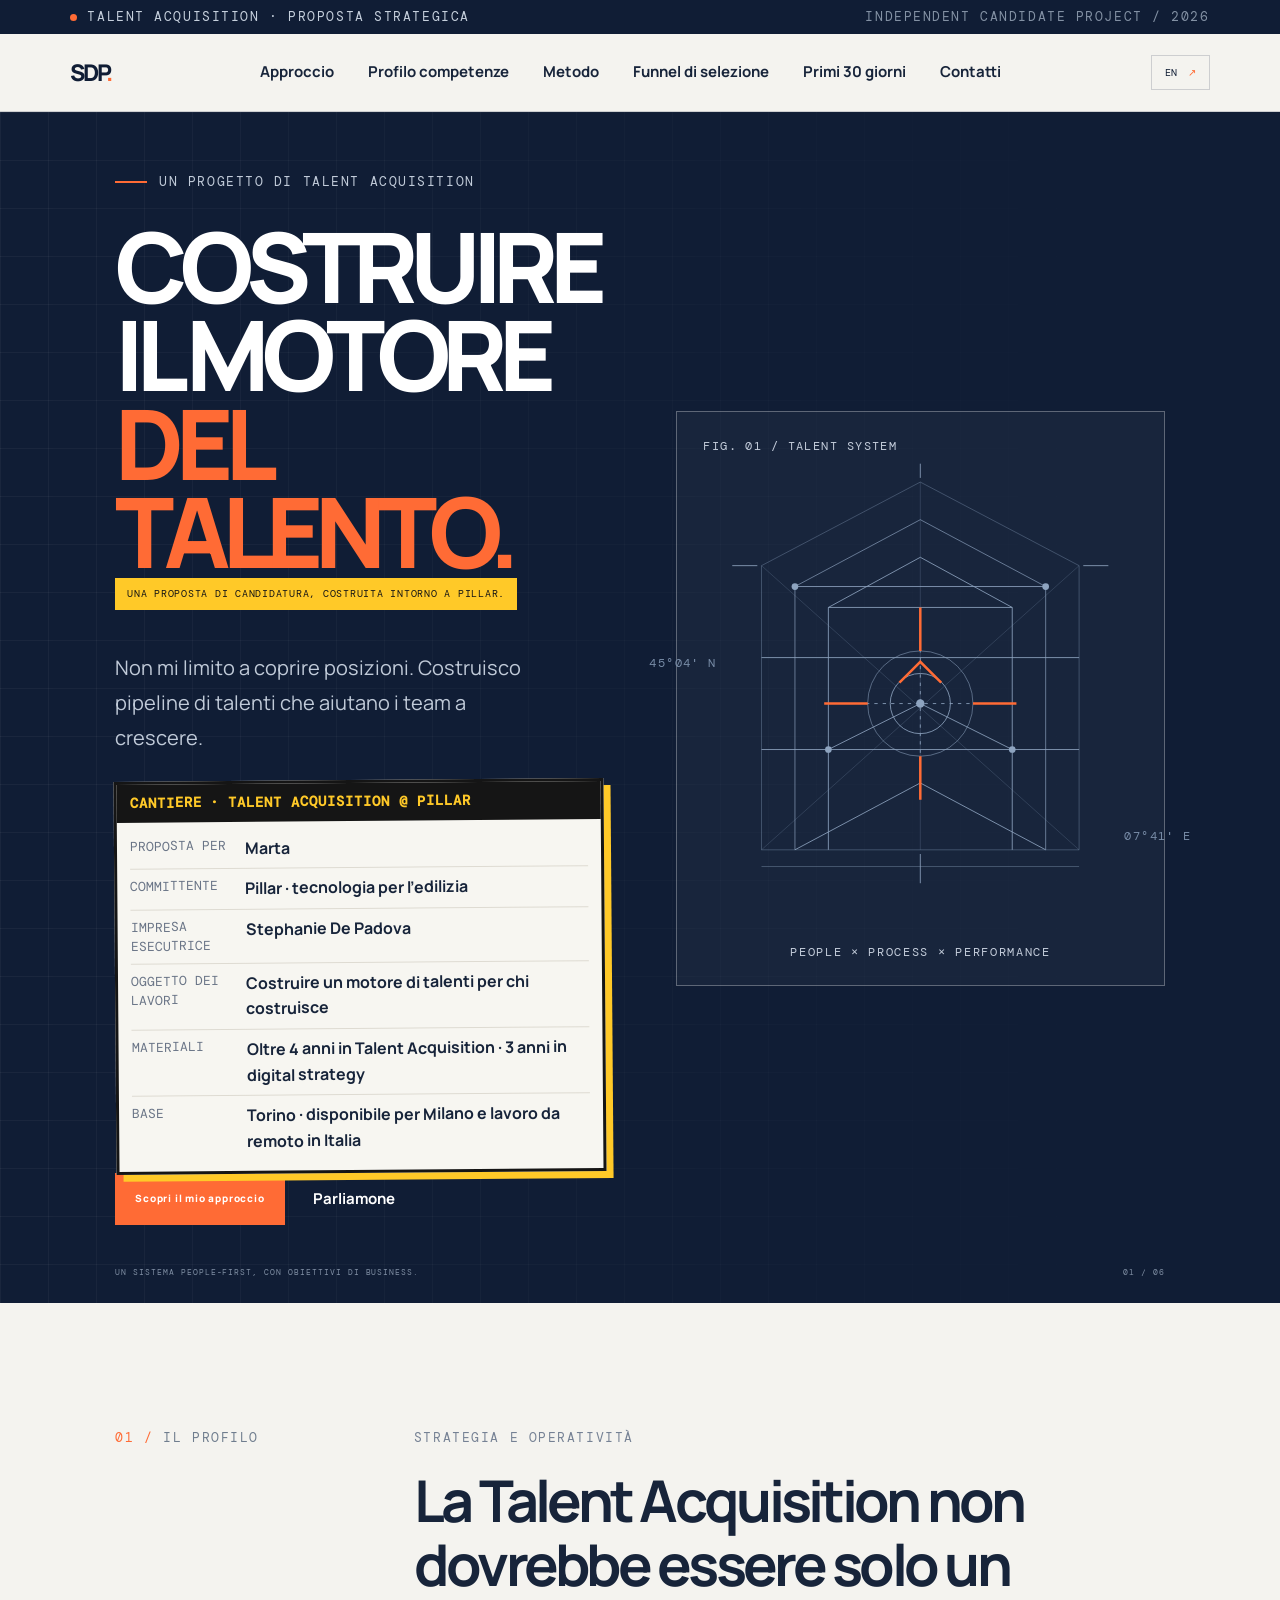
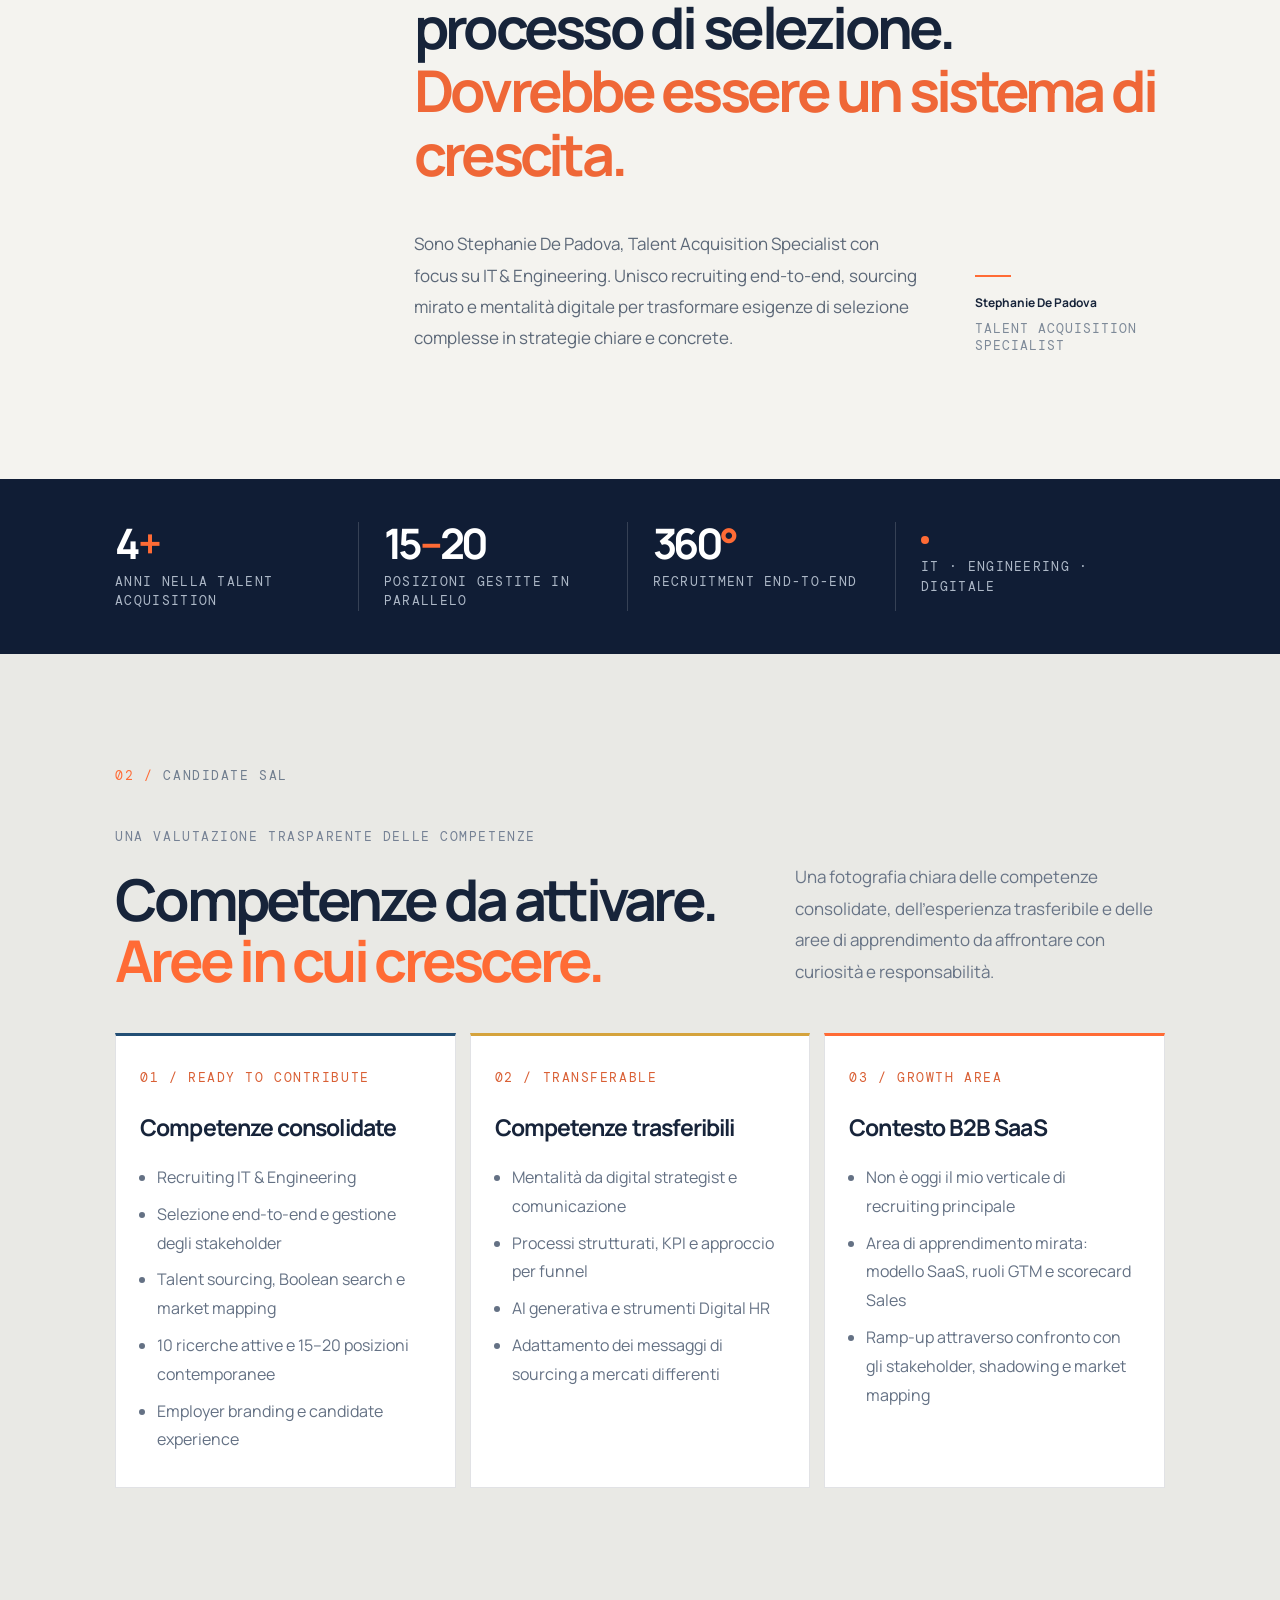
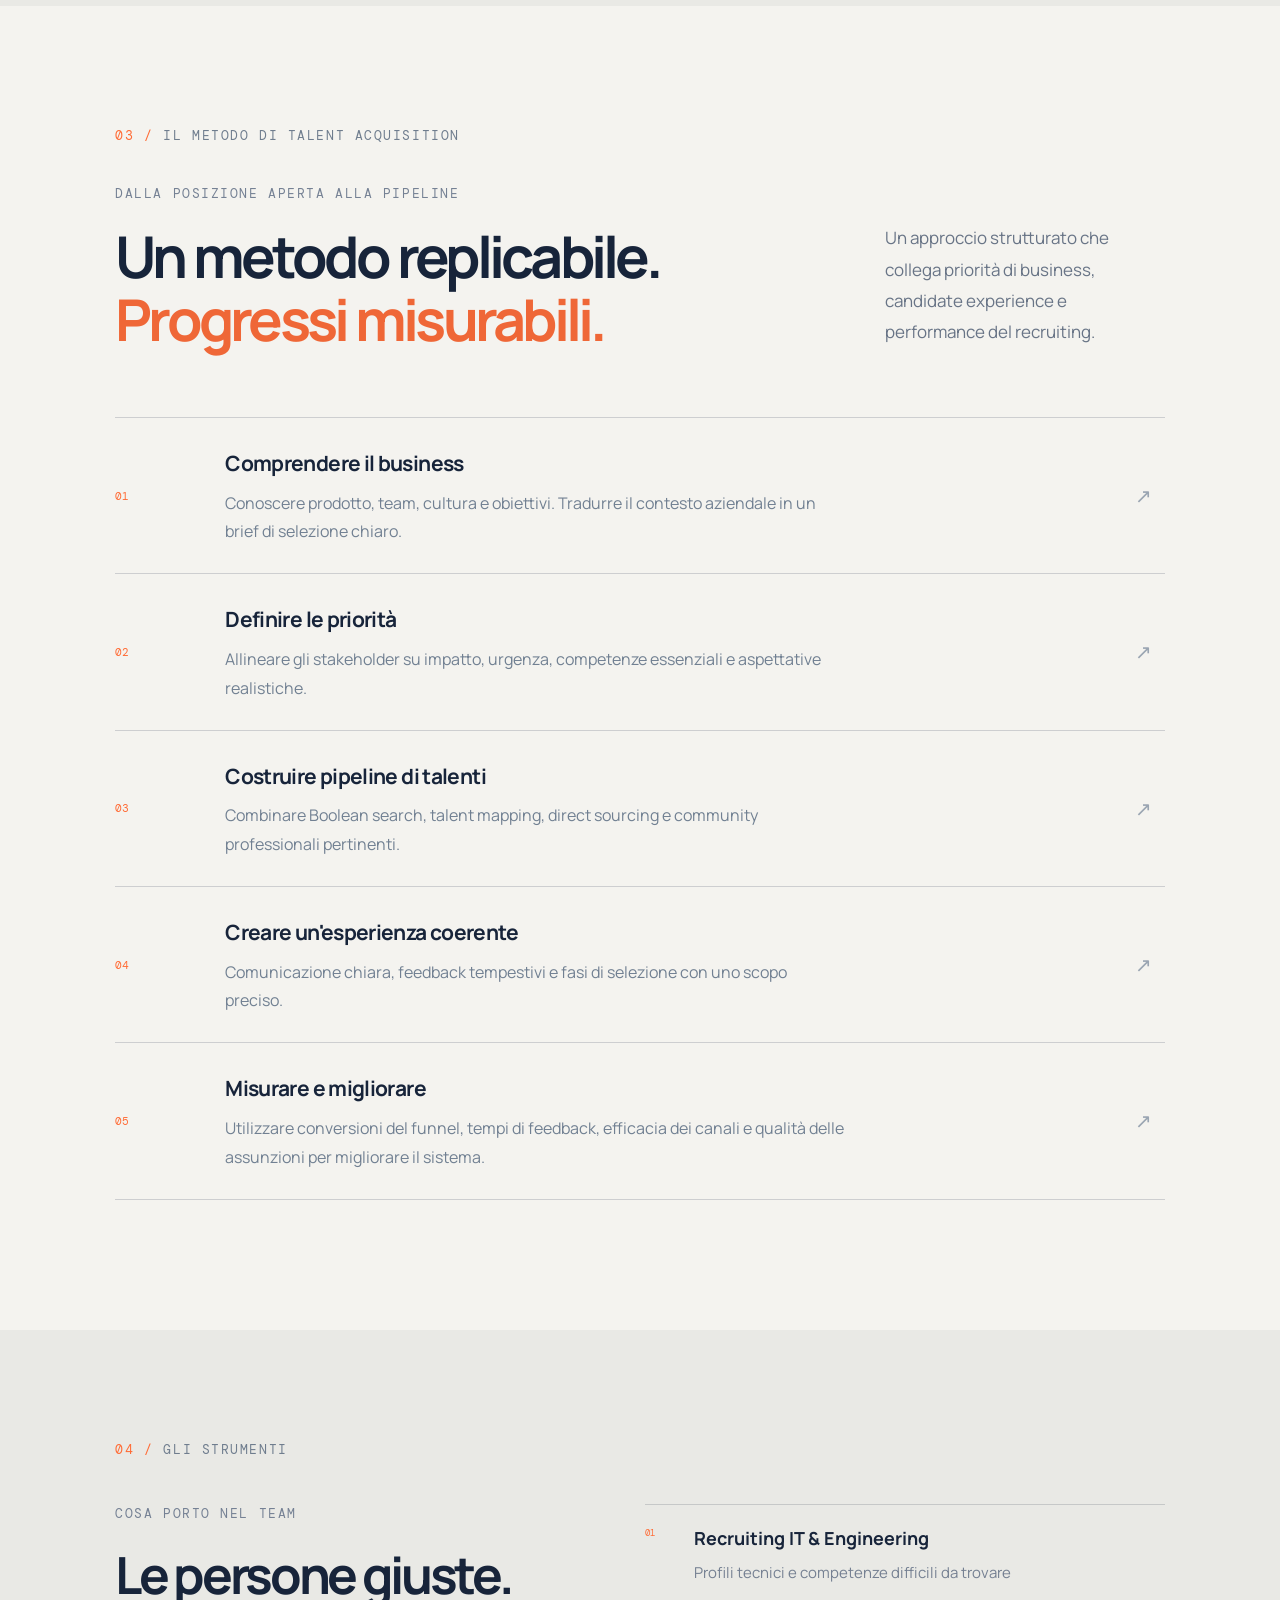
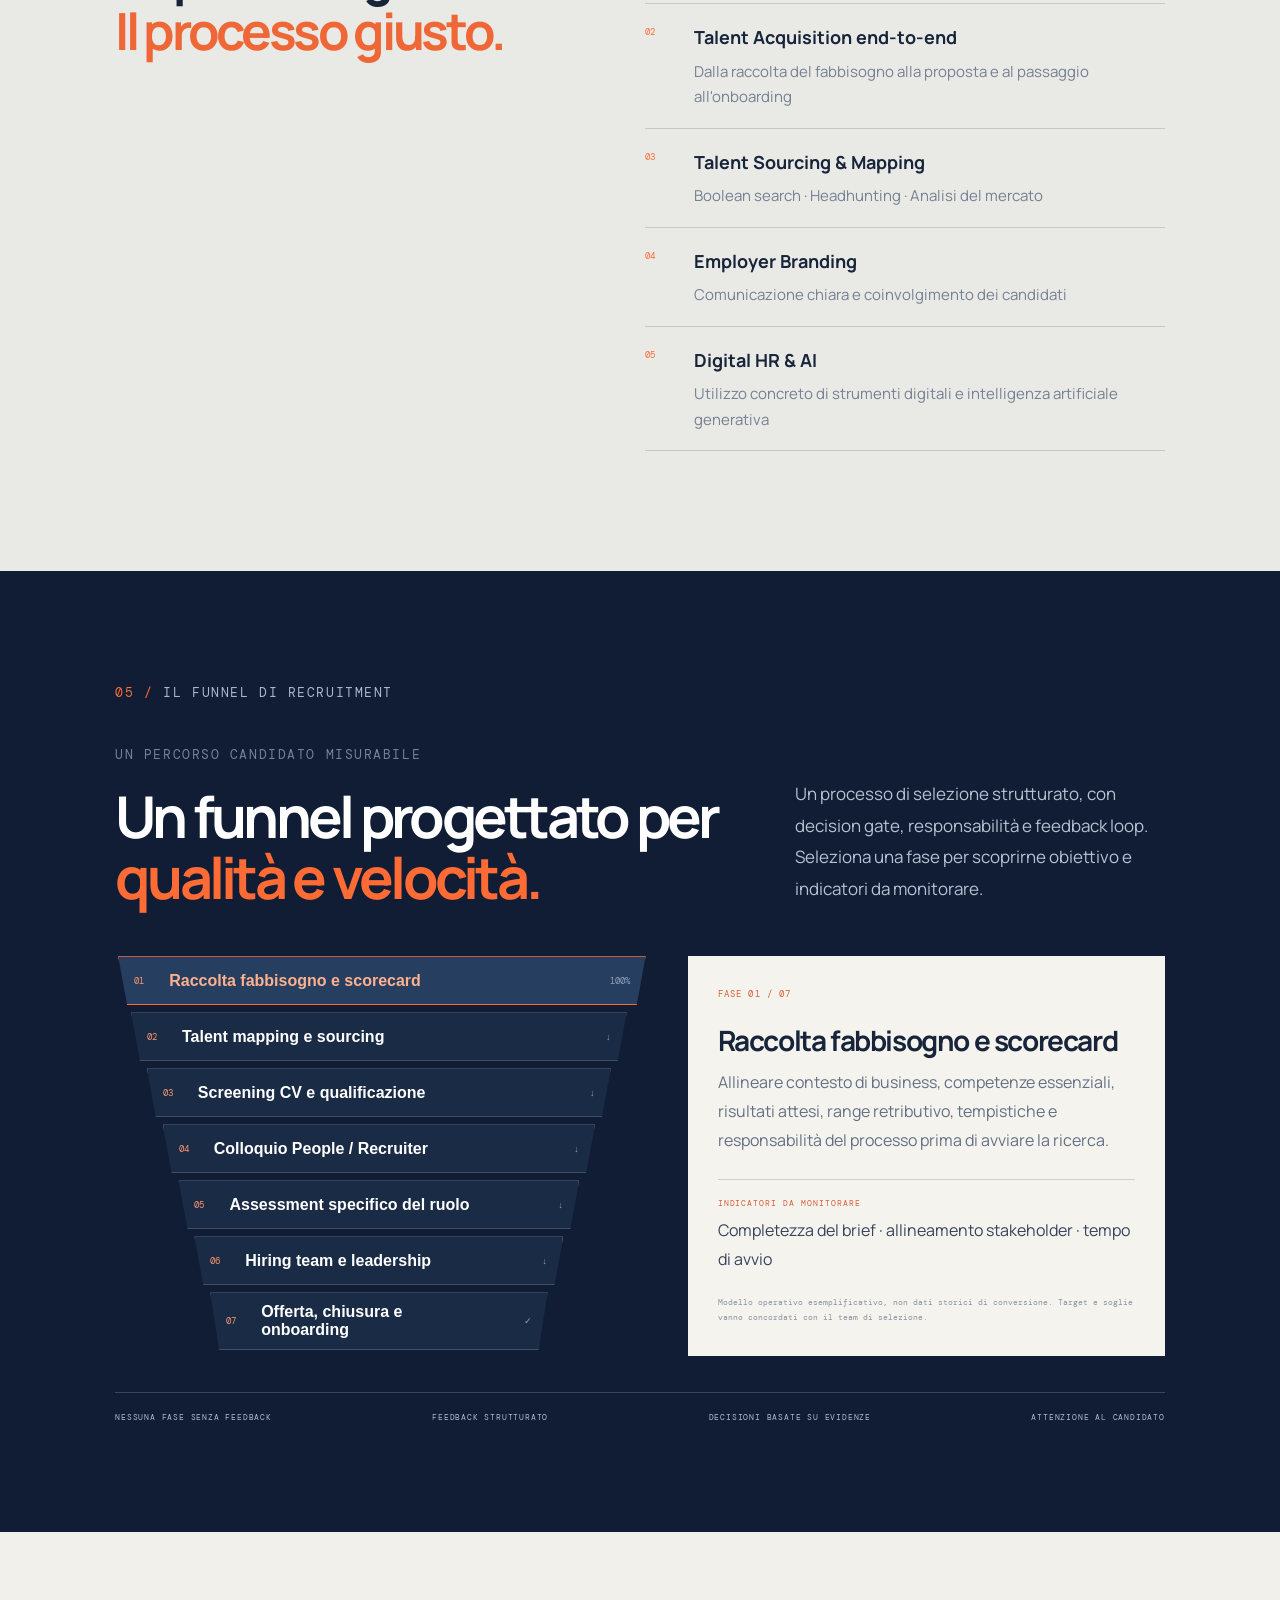
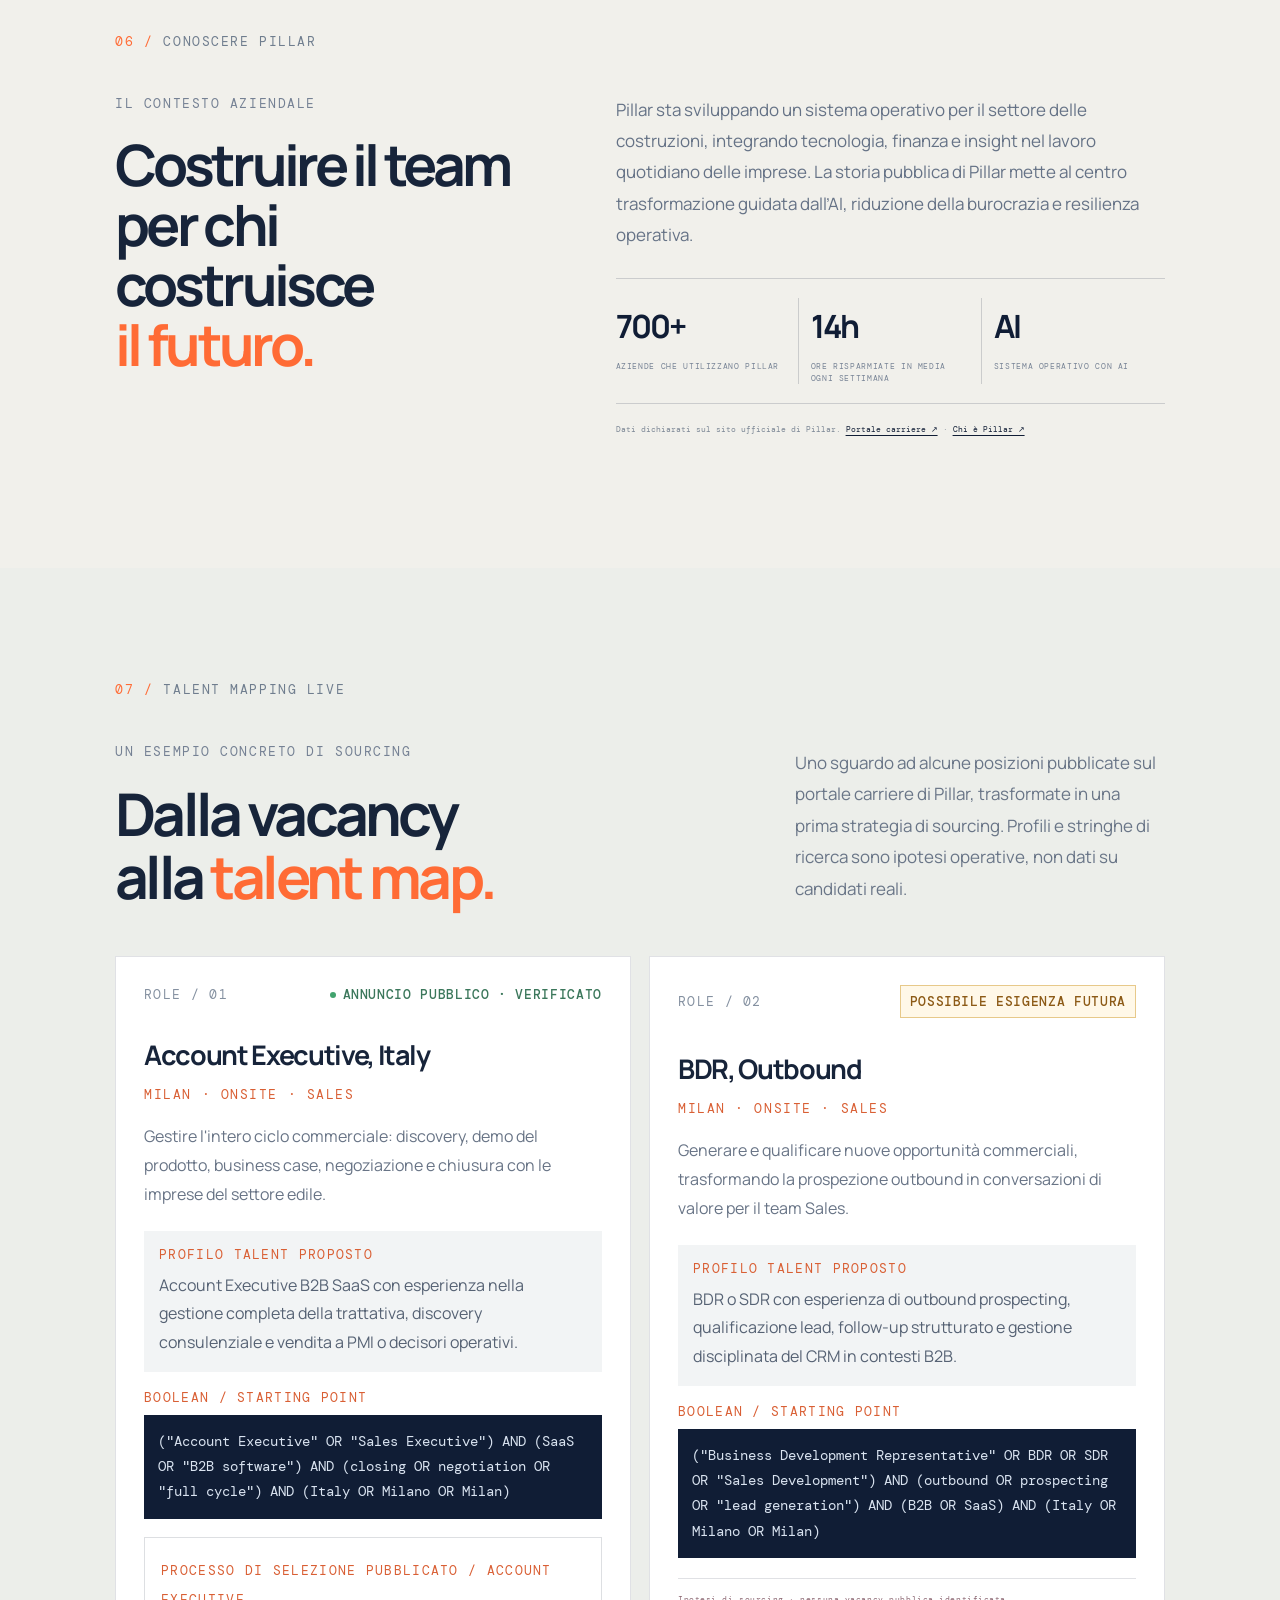
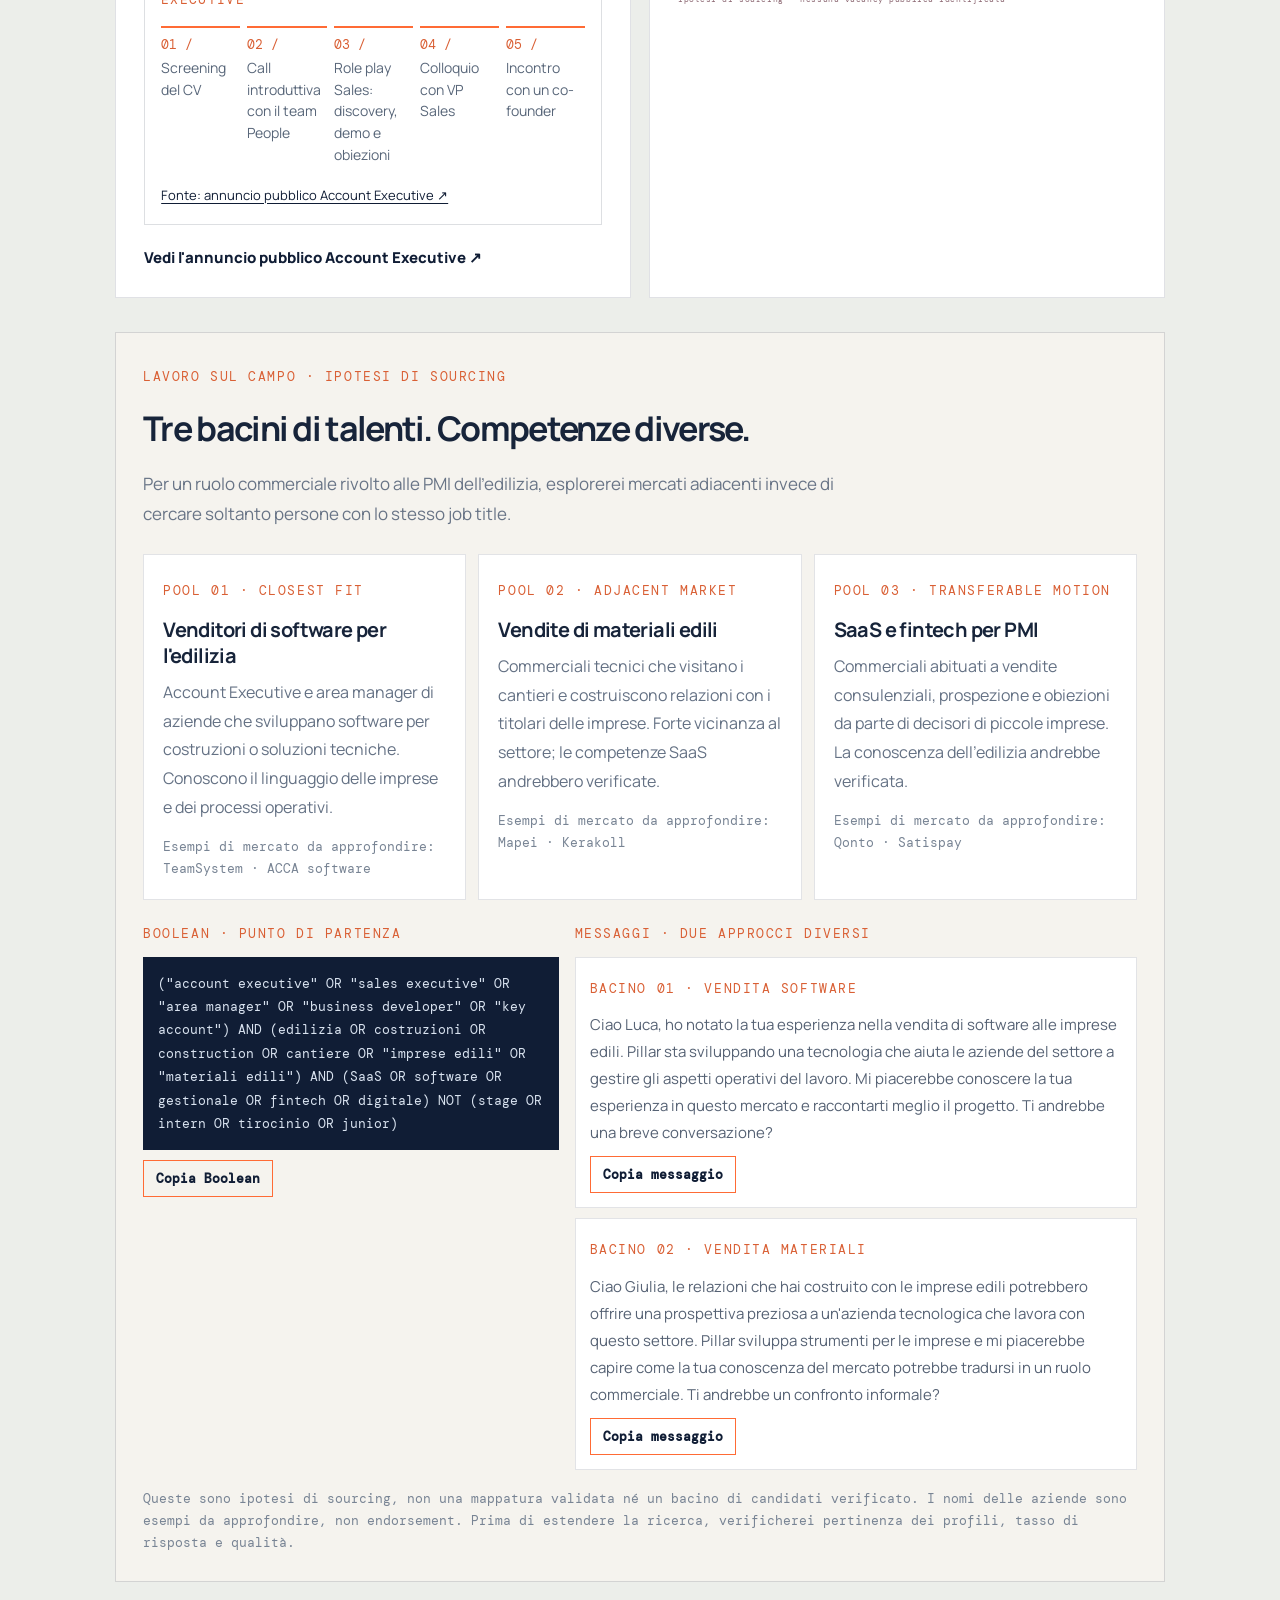
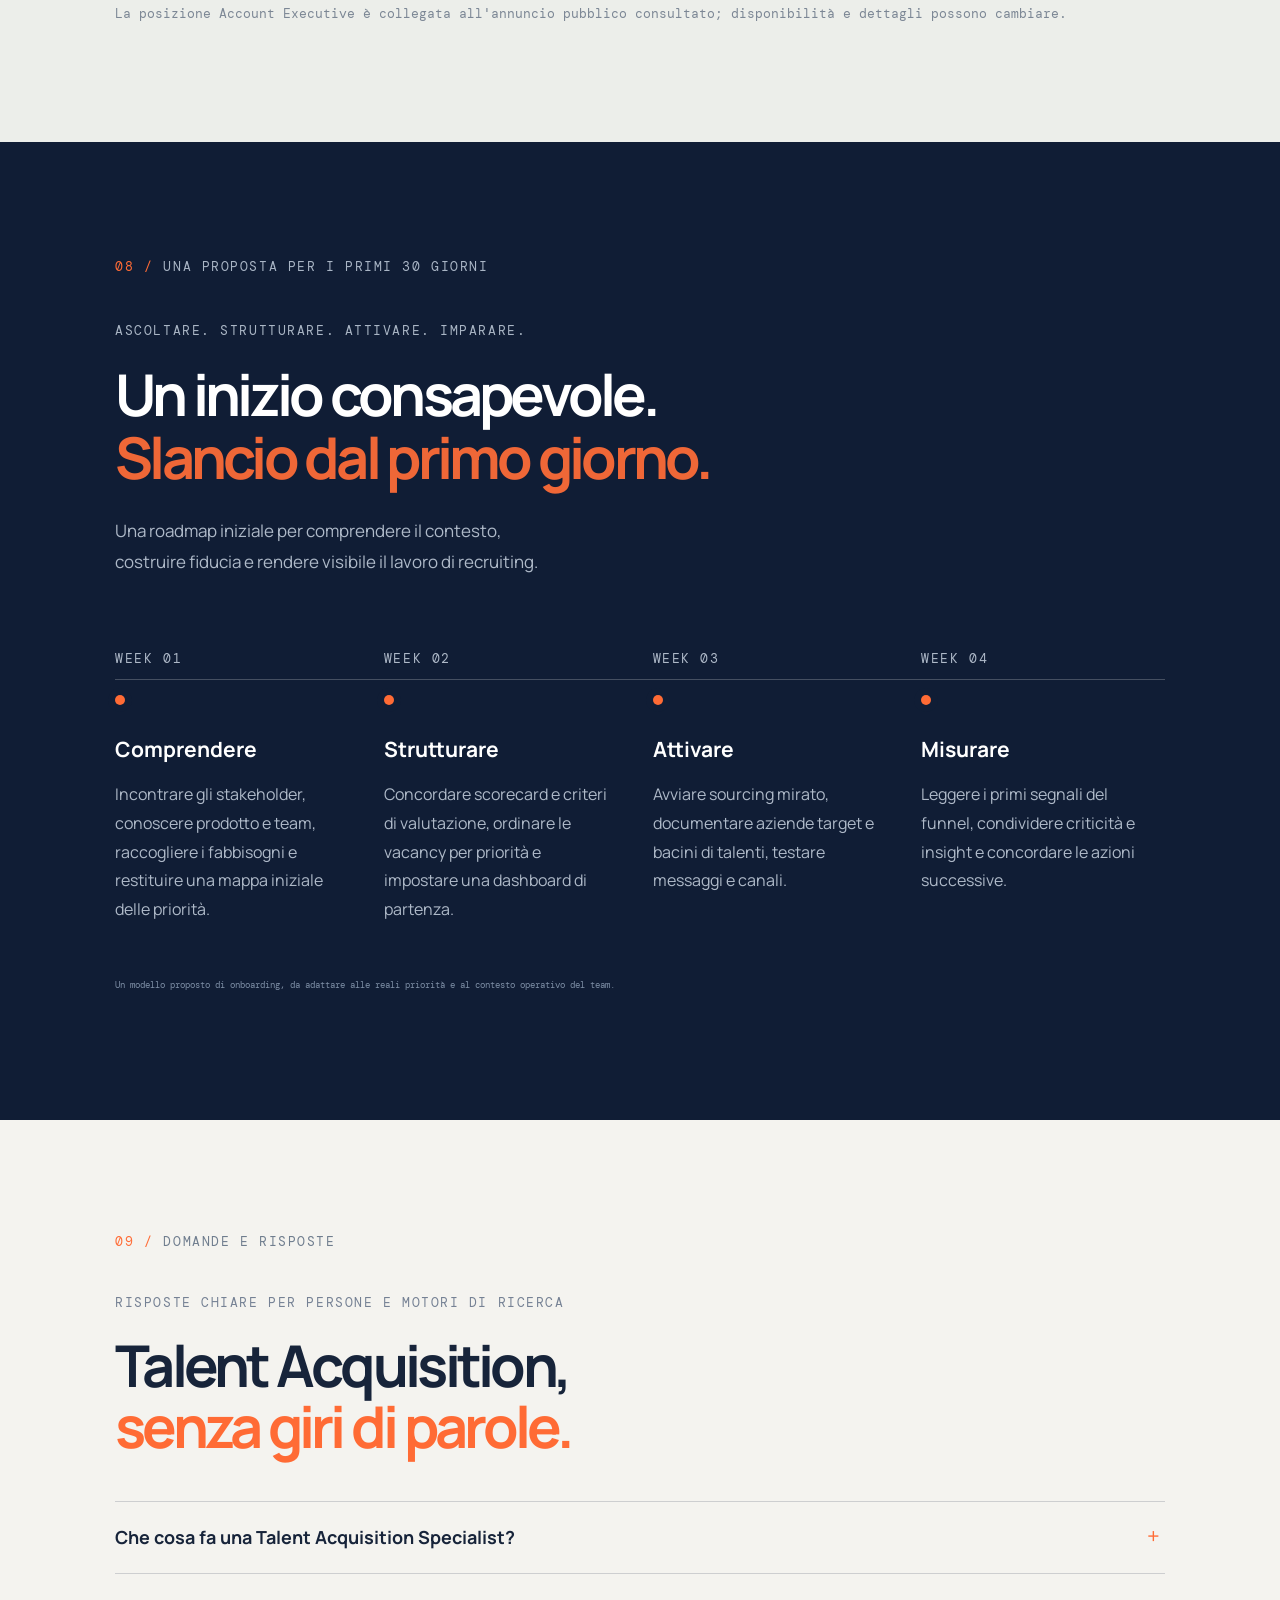
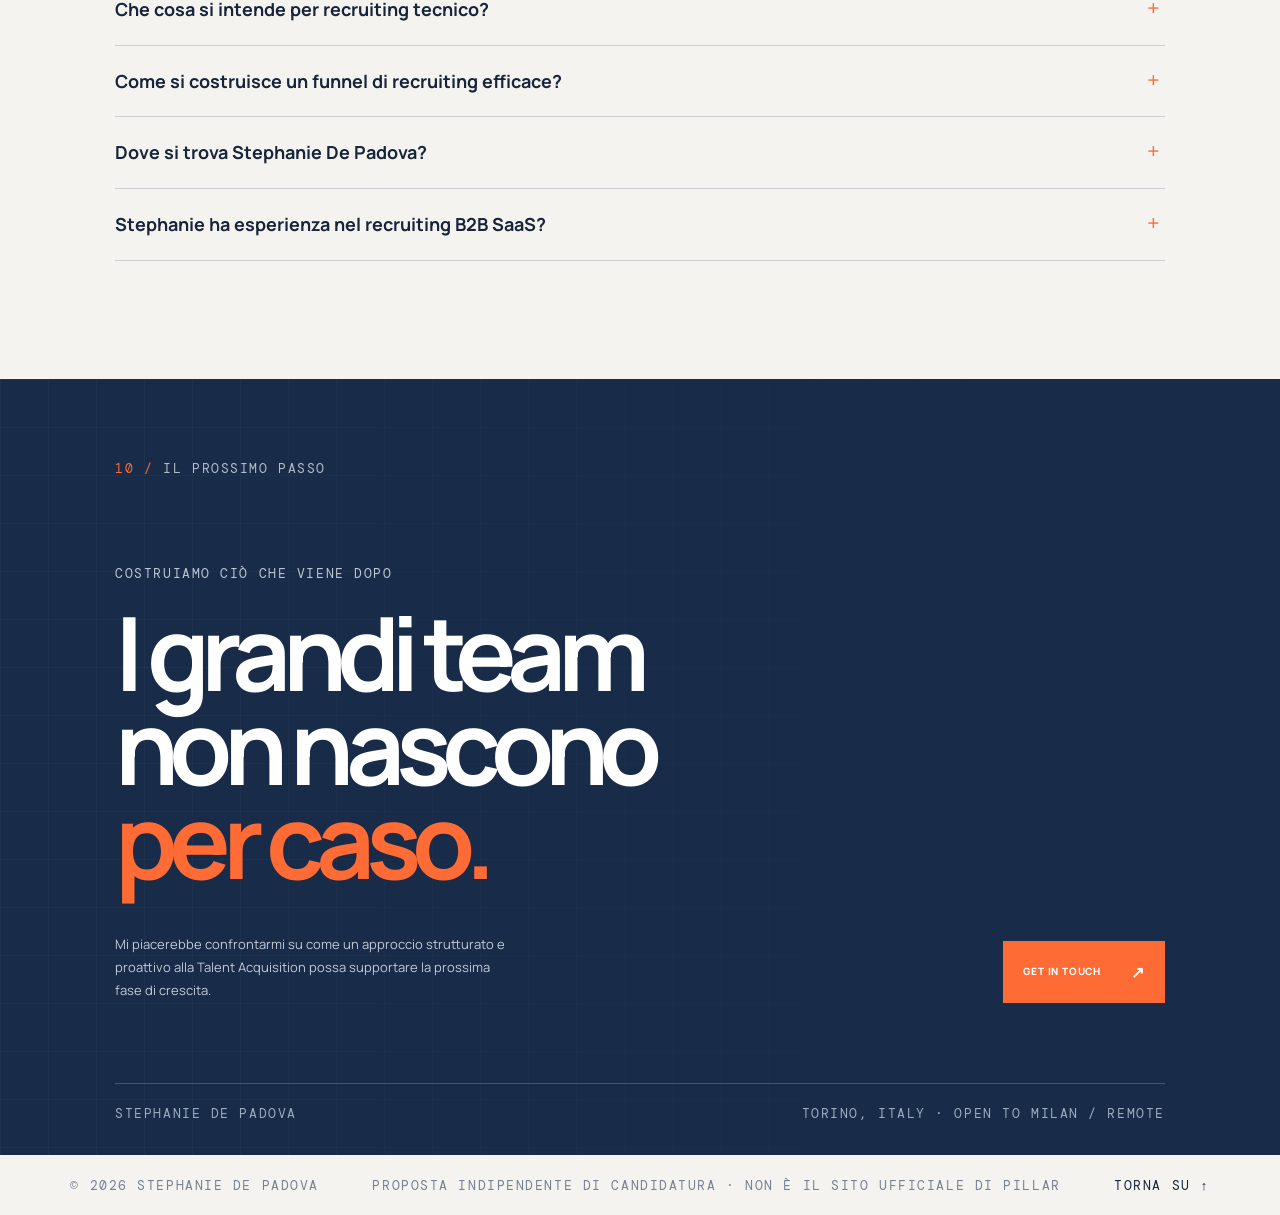
==== it/index.html @ 7fc1d183 "Use PNG Open Graph image for LinkedIn (Italian)" ====
<!doctype html>
<html lang="it">
<head>
<meta charset="utf-8"><meta name="viewport" content="width=device-width, initial-scale=1, viewport-fit=cover"><meta name="theme-color" content="#101d35">
<meta name="robots" content="index,follow,max-image-preview:large"><meta name="author" content="Stephanie De Padova">
<meta name="description" content="Stephanie De Padova è Talent Acquisition Specialist a Torino, specializzata in recruiting IT e Engineering, talent sourcing, market mapping e processi di selezione strutturati.">
<meta name="keywords" content="Talent Acquisition Torino, Recruiter Tecnico Italia, Recruiting IT, Recruiting Engineering, Talent Sourcing, Boolean Search, Talent Mapping, Employer Branding, Digital HR">
<link rel="canonical" href="https://stephaniedepadova-dev.github.io/pillar/it/"><link rel="alternate" hreflang="en" href="https://stephaniedepadova-dev.github.io/pillar/"><link rel="alternate" hreflang="it" href="https://stephaniedepadova-dev.github.io/pillar/it/"><link rel="alternate" hreflang="x-default" href="https://stephaniedepadova-dev.github.io/pillar/">
<meta property="og:locale" content="it_IT"><meta property="og:type" content="website"><meta property="og:site_name" content="Stephanie De Padova | Talent Acquisition"><meta property="og:title" content="Stephanie De Padova | Talent Acquisition IT & Engineering"><meta property="og:description" content="Scopri il mio approccio al recruiting IT ed Engineering: ricerca di profili tecnici, talent mapping, selezione end-to-end e piano operativo dei primi 30 giorni."><meta property="og:image" content="https://stephaniedepadova-dev.github.io/pillar/og-image.png?v=2"><meta property="og:image:width" content="1200"><meta property="og:image:height" content="630"><meta property="og:image:alt" content="Building the Talent Engine | Stephanie De Padova"><meta property="og:url" content="https://stephaniedepadova-dev.github.io/pillar/it/"><meta name="twitter:card" content="summary_large_image"><meta name="twitter:image" content="https://stephaniedepadova-dev.github.io/pillar/og-image.png?v=2"><meta name="twitter:title" content="Stephanie De Padova | Talent Acquisition IT & Engineering"><meta name="twitter:description" content="Recruiting IT ed Engineering, ricerca di profili tecnici, talent mapping e un piano concreto di selezione.">
<title>Talent Acquisition e Recruiting Tecnico a Torino | Stephanie De Padova</title>
<link rel="preconnect" href="https://fonts.googleapis.com"><link rel="preconnect" href="https://fonts.gstatic.com" crossorigin><link href="https://fonts.googleapis.com/css2?family=DM+Mono:wght@400;500&family=Manrope:wght@400;500;600;700;800&display=swap" rel="stylesheet"><link rel="icon" type="image/svg+xml" href="../favicon.svg"><link rel="stylesheet" href="../styles.css">
<script type="application/ld+json">{"@context":"https://schema.org","@graph":[{"@type":"Person","@id":"https://stephaniedepadova-dev.github.io/pillar/it/#person","name":"Stephanie De Padova","jobTitle":"Talent Acquisition Specialist | Technical Recruiter","description":"Talent Acquisition Specialist focused on IT and Engineering recruitment, full-cycle hiring, technical sourcing, talent mapping, Boolean search, employer branding and Digital HR.","address":{"@type":"PostalAddress","addressLocality":"Turin","addressCountry":"IT"},"knowsAbout":["Talent Acquisition","Technical Recruitment","IT Recruitment","Engineering Recruitment","Talent Sourcing","Boolean Search","Talent Mapping","Employer Branding","Digital HR","Recruitment Analytics"]},{"@type":"WebSite","@id":"https://stephaniedepadova-dev.github.io/pillar/it/#website","url":"https://stephaniedepadova-dev.github.io/pillar/it/","name":"Building the Talent Engine | Stephanie De Padova","inLanguage":"it","publisher":{"@id":"https://stephaniedepadova-dev.github.io/pillar/it/#person"}},{"@type":"WebPage","@id":"https://stephaniedepadova-dev.github.io/pillar/it/#webpage","url":"https://stephaniedepadova-dev.github.io/pillar/it/","name":"Talent Acquisition e Recruiting Tecnico in Italia","description":"Proposta indipendente di Talent Acquisition di Stephanie De Padova, basata a Torino e aperta a opportunità a Milano e da remoto in Italia.","inLanguage":"it","about":{"@id":"https://stephaniedepadova-dev.github.io/pillar/it/#person"},"isPartOf":{"@id":"https://stephaniedepadova-dev.github.io/pillar/it/#website"}},{"@type":"FAQPage","@id":"https://stephaniedepadova-dev.github.io/pillar/it/#faq","mainEntity":[{"@type":"Question","name":"Che cosa fa una Talent Acquisition Specialist?","acceptedAnswer":{"@type":"Answer","text":"Una Talent Acquisition Specialist gestisce il processo di selezione end-to-end: comprende i fabbisogni, definisce i profili, ricerca e valuta i candidati, coordina i colloqui, supporta le offerte e monitora le performance del recruiting."}},{"@type":"Question","name":"Che cosa si intende per recruiting tecnico?","acceptedAnswer":{"@type":"Answer","text":"Il recruiting tecnico individua e valuta candidati per ruoli specialistici in software, IT, ingegneria, sistemi embedded e tecnologie digitali."}},{"@type":"Question","name":"Come si costruisce un funnel di recruiting?","acceptedAnswer":{"@type":"Answer","text":"Si parte dal brief e dalla scorecard, si mappa il mercato dei talenti, si attivano i canali di sourcing, si qualificano i candidati, si coordinano colloqui strutturati, si gestiscono le offerte e si misurano conversioni e tempi di feedback in ogni fase."}},{"@type":"Question","name":"Dove si trova Stephanie De Padova?","acceptedAnswer":{"@type":"Answer","text":"Stephanie De Padova si trova a Torino ed è aperta a opportunità a Torino, Milano e da remoto in Italia."}},{"@type":"Question","name":"Stephanie ha esperienza nel recruiting B2B SaaS?","acceptedAnswer":{"@type":"Answer","text":"La sua esperienza di recruiting consolidata è in ambito IT e Engineering. Il B2B SaaS è un’area di crescita trasferibile: porta competenze di recruiting end-to-end, sourcing, gestione degli stakeholder e digital strategy, con trasparenza rispetto alla curva di apprendimento specifica del settore."}}]}</script>
<script src="../script.js" defer></script></head><body>
  <div class="topline"><span class="topline-mark"></span><span data-i18n="topline">TALENT ACQUISITION · STRATEGIC PROPOSAL</span><span class="topline-right">INDEPENDENT CANDIDATE PROJECT / 2026</span></div>
  <header class="site-header">
    <a class="wordmark" href="#top" aria-label="Stephanie De Padova home">SDP<span>.</span></a>
    <button class="menu-toggle" id="menu-toggle" type="button" aria-expanded="false" aria-controls="primary-navigation">MENU</button>
    <nav id="primary-navigation" aria-label="Main navigation">
      <a href="#approach" data-i18n="navApproach">Approach</a><a href="#candidate-sal" data-i18n="navSal">Candidate SAL</a>
      <a href="#blueprint" data-i18n="navBlueprint">Blueprint</a>
      <a href="#recruitment-funnel" data-i18n="navFunnel">Recruitment funnel</a><a href="#first-month" data-i18n="navPlan">First 30 days</a>
      <a href="#contact" data-i18n="navContact">Contact</a>
    </nav>
    <button class="lang-switch" id="language-toggle" type="button" aria-label="Switch language">IT <span>↗</span></button>
  </header>

  <main id="top">
    <section class="hero section-wrap">
      <div class="hero-grid"></div>
      <div class="hero-copy">
        <p class="eyebrow"><span class="eyebrow-line"></span><span data-i18n="heroEyebrow">A TALENT ACQUISITION BLUEPRINT</span></p>
        <h1 data-i18n="heroTitle">BUILDING<br>THE TALENT<br><em>ENGINE.</em></h1>
        <p class="hero-hook" data-i18n="heroHook">YOU ASKED TO BE SOURCED. HERE IS THE SITE.</p>
        <p class="hero-lead" data-i18n="heroLead">I don't just fill positions. I build the talent pipeline that helps ambitious teams scale.</p>
        <div class="site-board" aria-label="Candidate project sign"><div class="site-board-head" data-i18n="boardTitle">CANTIERE · TALENT ACQUISITION @ PILLAR</div><dl><div><dt data-i18n="boardPreparedForLabel">PROPOSTA PER</dt><dd>Marta</dd></div><div><dt data-i18n="boardClientLabel">CLIENT</dt><dd data-i18n="boardClient">Pillar · construction technology</dd></div><div><dt data-i18n="boardBuilderLabel">BUILT BY</dt><dd>Stephanie De Padova</dd></div><div><dt data-i18n="boardProjectLabel">PROJECT</dt><dd data-i18n="boardProject">A talent engine for a company building for the construction industry</dd></div><div><dt data-i18n="boardMaterialsLabel">MATERIALS</dt><dd data-i18n="boardMaterials">4+ years in Talent Acquisition · 6 years in digital strategy</dd></div><div><dt data-i18n="boardBaseLabel">BASE</dt><dd data-i18n="boardBase">Turin · open to Milan and remote in Italy</dd></div></dl></div>
        <div class="hero-actions">
          <a class="button button-primary" href="#blueprint" data-i18n="heroCta">Explore my approach <span>↘</span></a>
          <a class="text-link" href="#contact" data-i18n="heroSecondary">Let's connect <span>↗</span></a>
        </div>
      </div>
      <div class="hero-visual" aria-label="Abstract architectural blueprint illustration">
        <div class="blueprint-frame">
          <div class="blueprint-label label-top">FIG. 01 / TALENT SYSTEM</div>
          <svg class="blueprint-art" viewBox="0 0 520 570" role="img" aria-label="Abstract structural blueprint">
            <g fill="none" stroke="currentColor" stroke-width="1">
              <path d="M70 470V130L260 30 450 130V470Z" opacity=".42"/>
              <path d="M110 470V155L260 75 410 155V470" opacity=".8"/>
              <path d="M150 470V180L260 120 370 180V470"/>
              <path d="M70 240H450M70 350H450M110 155L410 155M150 180L370 180"/>
              <path d="M260 30V470M70 130L450 470M450 130L70 470" opacity=".25"/>
              <path d="M110 470L260 390 410 470M150 350L260 295 370 350"/>
              <circle cx="260" cy="295" r="63" opacity=".65"/>
              <circle cx="260" cy="295" r="36"/>
              <path d="M260 210V380M175 295H345" stroke-dasharray="4 6"/>
              <path d="M35 130H65M455 130H485M260 8V25M260 475V510" />
              <path d="M70 490H450" opacity=".45"/>
            </g>
            <g fill="currentColor">
              <circle cx="260" cy="295" r="5"/>
              <circle cx="110" cy="155" r="4"/><circle cx="410" cy="155" r="4"/>
              <circle cx="150" cy="350" r="4"/><circle cx="370" cy="350" r="4"/>
            </g>
            <g class="orange-stroke" fill="none" stroke-width="3">
              <path d="M260 232V180M260 410V358M197 295H145M375 295H323"/>
              <path d="M235 270L260 245 285 270"/>
            </g>
          </svg>
          <div class="blueprint-label label-bottom">PEOPLE × PROCESS × PERFORMANCE</div>
          <span class="coordinate coordinate-one">45°04' N</span>
          <span class="coordinate coordinate-two">07°41' E</span>
        </div>
        <div class="hero-stamp"><span>TA</span><small>DESIGNED<br>TO SCALE</small></div>
      </div>
      <div class="hero-bottom"><span data-i18n="heroBottom">A PEOPLE-FIRST SYSTEM. BUILT WITH BUSINESS IN MIND.</span><span>01 / 06</span></div>
    </section>

    <section class="intro section-wrap" id="approach">
      <div class="section-kicker"><span>01 /</span><span data-i18n="introKicker">THE PROFILE</span></div>
      <div class="intro-content">
        <p class="section-overline" data-i18n="introOverline">STRATEGY MEETS EXECUTION</p>
        <h2 data-i18n="introTitle">Talent acquisition should be more than a hiring process. <em>It should be a growth system.</em></h2>
        <div class="intro-bottom">
          <p data-i18n="introText">I'm Stephanie De Padova, a Talent Acquisition Specialist focused on IT & Engineering. I combine full-cycle recruiting, targeted sourcing and a digital mindset to turn complex hiring needs into clear, actionable talent strategies.</p>
          <div class="profile-signature"><span class="signature-line"></span><strong>Stephanie De Padova</strong><small data-i18n="signatureRole">TALENT ACQUISITION SPECIALIST</small></div>
        </div>
      </div>
    </section>

    <section class="metrics-band">
      <div class="metric"><strong>4<span>+</span></strong><small data-i18n="metricYears">YEARS IN TALENT ACQUISITION</small></div>
      <div class="metric"><strong>15<span>–</span>20</strong><small data-i18n="metricRoles">POSITIONS MANAGED IN PARALLEL</small></div>
      <div class="metric"><strong>360<span>°</span></strong><small data-i18n="metricCycle">FULL-CYCLE RECRUITMENT</small></div>
      <div class="metric metric-note"><span class="orange-dot"></span><small data-i18n="metricNote">IT · ENGINEERING · DIGITAL</small></div>
    </section>

    <section class="sal-section section-wrap" id="candidate-sal"><div class="section-kicker"><span>02 /</span><span data-i18n="salKicker">CANDIDATE SAL</span></div><div class="sal-heading"><div><p class="section-overline" data-i18n="salOverline">A TRANSPARENT SKILLS SNAPSHOT</p><h2 data-i18n="salTitle">Strengths to deploy.<br><em>Growth areas to own.</em></h2></div><p data-i18n="salLead">A clear view of established capabilities, transferable experience and the learning curve I would approach with curiosity and accountability.</p></div><div class="sal-columns">
<article class="sal-card sal-strong"><span class="sal-label">01 / READY TO CONTRIBUTE</span><h3 data-i18n="salReady">Established expertise</h3><ul><li data-i18n="salReady1">IT & Engineering recruitment</li><li data-i18n="salReady2">End-to-end recruitment and stakeholder management</li><li data-i18n="salReady3">Talent sourcing, Boolean search and market mapping</li><li data-i18n="salReady4">10 active searches and 15–20 concurrent positions</li><li data-i18n="salReady5">Employer branding and candidate experience</li></ul></article>
<article class="sal-card sal-transfer"><span class="sal-label">02 / TRANSFERABLE</span><h3 data-i18n="salTransfer">Skills that travel</h3><ul><li data-i18n="salTransfer1">Digital strategy mindset and communication</li><li data-i18n="salTransfer2">Structured processes, KPIs and funnel thinking</li><li data-i18n="salTransfer3">Generative AI and digital HR tools</li><li data-i18n="salTransfer4">Adapting sourcing messages to different talent markets</li></ul></article>
<article class="sal-card sal-growth"><span class="sal-label">03 / GROWTH AREA</span><h3 data-i18n="salGrowth">B2B SaaS context</h3><ul><li data-i18n="salGrowth1">Not presented as my core recruitment vertical today</li><li data-i18n="salGrowth2">A focused learning area: SaaS business model, GTM roles and sales scorecards</li><li data-i18n="salGrowth3">A practical ramp-up through stakeholder interviews, role shadowing and market mapping</li></ul></article></div></section><section class="blueprint-section section-wrap" id="blueprint">
      <div class="section-kicker"><span>03 /</span><span data-i18n="blueprintKicker">THE TALENT ACQUISITION BLUEPRINT</span></div>
      <div class="blueprint-heading">
        <div><p class="section-overline" data-i18n="blueprintOverline">FROM OPEN ROLE TO TALENT PIPELINE</p><h2 data-i18n="blueprintTitle">A repeatable method.<br><em>Measurable progress.</em></h2></div>
        <p data-i18n="blueprintLead">A structured approach that connects business priorities, candidate experience and recruiting performance.</p>
      </div>
      <div class="steps">
        <article class="step"><span class="step-number">01</span><div><h3 data-i18n="step1Title">Understand the business</h3><p data-i18n="step1Text">Learn the product, teams, culture and goals. Translate business context into a clear hiring brief.</p></div><span class="step-arrow">↗</span></article>
        <article class="step"><span class="step-number">02</span><div><h3 data-i18n="step2Title">Prioritise with clarity</h3><p data-i18n="step2Text">Align stakeholders on impact, urgency, must-have skills and realistic expectations.</p></div><span class="step-arrow">↗</span></article>
        <article class="step"><span class="step-number">03</span><div><h3 data-i18n="step3Title">Build talent pipelines</h3><p data-i18n="step3Text">Combine Boolean search, market mapping, direct sourcing and relevant talent communities.</p></div><span class="step-arrow">↗</span></article>
        <article class="step"><span class="step-number">04</span><div><h3 data-i18n="step4Title">Create a consistent experience</h3><p data-i18n="step4Text">Keep communication clear, feedback timely and every selection step purposeful.</p></div><span class="step-arrow">↗</span></article>
        <article class="step"><span class="step-number">05</span><div><h3 data-i18n="step5Title">Measure and improve</h3><p data-i18n="step5Text">Use funnel conversion, time-to-feedback, source effectiveness and hiring quality to improve the system.</p></div><span class="step-arrow">↗</span></article>
      </div>
    </section>




    <section class="capabilities section-wrap">
      <div class="section-kicker"><span>04 /</span><span data-i18n="capKicker">THE TOOLKIT</span></div>
      <div class="cap-grid">
        <div class="cap-intro"><p class="section-overline" data-i18n="capOverline">WHAT I BRING TO THE TABLE</p><h2 data-i18n="capTitle">The right people.<br><em>The right process.</em></h2></div>
        <div class="cap-list">
          <div><span>01</span><strong data-i18n="cap1">IT & Engineering Recruitment</strong><small data-i18n="cap1s">Technical and hard-to-find profiles</small></div>
          <div><span>02</span><strong data-i18n="cap2">Full-cycle Talent Acquisition</strong><small data-i18n="cap2s">From intake to offer and onboarding handover</small></div>
          <div><span>03</span><strong data-i18n="cap3">Talent Sourcing & Mapping</strong><small data-i18n="cap3s">Boolean search · Headhunting · Market research</small></div>
          <div><span>04</span><strong data-i18n="cap4">Employer Branding</strong><small data-i18n="cap4s">Clear communication and candidate engagement</small></div>
          <div><span>05</span><strong data-i18n="cap5">Digital HR & AI</strong><small data-i18n="cap5s">Practical use of digital tools and generative AI</small></div>
        </div>
      </div>
    </section>

    <section class="funnel-section section-wrap" id="recruitment-funnel"><div class="section-kicker"><span>05 /</span><span data-i18n="funnelKicker">THE RECRUITMENT FUNNEL</span></div><div class="funnel-heading"><div><p class="section-overline" data-i18n="funnelOverline">A MEASURABLE CANDIDATE JOURNEY</p><h2 data-i18n="funnelTitle">A funnel built for<br><em>quality and momentum.</em></h2></div><p data-i18n="funnelLead">A structured hiring flow with clear decision gates, ownership and feedback loops. Select a stage to see its purpose and the signals I would monitor.</p></div><div class="funnel-layout"><div class="funnel-visual" role="group" aria-label="Interactive recruitment funnel">
<button class="funnel-stage active" type="button" data-stage="0"><span>01</span><b data-i18n="funnelStage1">Role intake & scorecard</b><i>100%</i></button><button class="funnel-stage" type="button" data-stage="1"><span>02</span><b data-i18n="funnelStage2">Talent mapping & sourcing</b><i>↓</i></button><button class="funnel-stage" type="button" data-stage="2"><span>03</span><b data-i18n="funnelStage3">CV review & qualification</b><i>↓</i></button><button class="funnel-stage" type="button" data-stage="3"><span>04</span><b data-i18n="funnelStage4">People / recruiter interview</b><i>↓</i></button><button class="funnel-stage" type="button" data-stage="4"><span>05</span><b data-i18n="funnelStage5">Role-specific assessment</b><i>↓</i></button><button class="funnel-stage" type="button" data-stage="5"><span>06</span><b data-i18n="funnelStage6">Hiring team & leadership</b><i>↓</i></button><button class="funnel-stage" type="button" data-stage="6"><span>07</span><b data-i18n="funnelStage7">Offer, close & onboarding</b><i>✓</i></button></div>
<aside class="funnel-detail" aria-live="polite"><span class="detail-index" id="funnel-detail-index">STAGE 01 / 07</span><h3 id="funnel-detail-title" data-i18n="funnelDetailTitle">Role intake & scorecard</h3><p id="funnel-detail-copy" data-i18n="funnelDetailCopy">Align on business context, must-have skills, outcomes, compensation range, timeline and interview ownership before launching a search.</p><div class="detail-kpi"><b data-i18n="kpiLabel">SIGNALS TO TRACK</b><span id="funnel-detail-kpi" data-i18n="funnelDetailKpi">Brief completeness · stakeholder alignment · time to launch</span></div><p class="detail-note" data-i18n="funnelDisclaimer">Illustrative operating model, not historical conversion data. Targets and thresholds should be agreed with the hiring team.</p></aside></div><div class="funnel-principles"><span data-i18n="funnelPrinciple1">NO SILENT STAGES</span><span data-i18n="funnelPrinciple2">STRUCTURED FEEDBACK</span><span data-i18n="funnelPrinciple3">EVIDENCE-BASED DECISIONS</span><span data-i18n="funnelPrinciple4">CANDIDATE CARE</span></div></section><section class="company-context section-wrap" id="pillar-context"><div class="section-kicker"><span>06 /</span><span data-i18n="pillarKicker">UNDERSTANDING PILLAR</span></div><div class="company-grid"><div><p class="section-overline" data-i18n="pillarOverline">THE BUSINESS BEHIND THE BRIEF</p><h2 data-i18n="pillarTitle">Build the team<br>behind the teams<br><em>that build.</em></h2></div><div class="company-copy"><p data-i18n="pillarCopy">Pillar is building an operating system for construction, bringing technology, finance and insight into contractors' day-to-day work. Its public company story highlights AI-led transformation, less bureaucracy and stronger operational resilience.</p><div class="company-stats"><div><b>700+</b><span data-i18n="pillarStat1">COMPANIES USING PILLAR</span></div><div><b>14h</b><span data-i18n="pillarStat2">SAVED PER WEEK, ON AVERAGE</span></div><div><b>AI</b><span data-i18n="pillarStat3">AI-POWERED OPERATING SYSTEM</span></div></div><p class="company-source"><span data-i18n="pillarSource">Company figures published on Pillar’s website; product claims are company-reported.</span> <a href="https://talent.pillar.it/open-roles" target="_blank" rel="noopener noreferrer" data-i18n="pillarCareers">Careers portal ↗</a> · <a href="https://www.pillar.it/about-us/en-gb" target="_blank" rel="noopener noreferrer" data-i18n="pillarAbout">About Pillar ↗</a></p></div></div></section><section class="live-mapping section-wrap" id="live-mapping">
      <div class="section-kicker"><span>07 /</span><span data-i18n="mappingKicker">LIVE TALENT MAPPING</span></div>
      <div class="mapping-heading">
        <div><p class="section-overline" data-i18n="mappingOverline">A PRACTICAL SOURCING EXAMPLE</p><h2 data-i18n="mappingTitle">From vacancy<br>to <em>talent map.</em></h2></div>
        <p data-i18n="mappingLead">A snapshot of selected roles listed on Pillar's careers portal, translated into an initial sourcing strategy. Candidate profiles and search strings below are proposed hypotheses, not candidate data.</p>
      </div>
      <div class="role-cards">
        <article class="role-card">
          <div class="role-top"><span class="role-index">ROLE / 01</span><span class="role-live"><i></i><span data-i18n="roleLive">PUBLIC LISTING · VERIFIED</span></span></div>
          <h3>Account Executive, Italy</h3>
          <p class="role-location">MILAN · ONSITE · SALES</p>
          <p data-i18n="aeSummary">Own the full sales cycle: discovery, product demos, business cases, negotiation and closing with construction businesses.</p>
          <div class="role-profile"><b data-i18n="profileLabel">PROPOSED TALENT PROFILE</b><span data-i18n="aeProfile">B2B SaaS Account Executives with full-cycle closing experience, consultative discovery and a track record selling to SMEs or operational decision-makers.</span></div>
          <div class="boolean"><b>BOOLEAN / STARTING POINT</b><code>("Account Executive" OR "Sales Executive") AND (SaaS OR "B2B software") AND (closing OR negotiation OR "full cycle") AND (Italy OR Milano OR Milan)</code></div><div class="role-process"><b data-i18n="aeProcessTitle">PUBLISHED INTERVIEW FLOW / ACCOUNT EXECUTIVE</b><ol><li data-i18n="aeProcess1">CV screening</li><li data-i18n="aeProcess2">Introductory call with People</li><li data-i18n="aeProcess3">Sales role play: discovery, demo and objections</li><li data-i18n="aeProcess4">VP Sales interview</li><li data-i18n="aeProcess5">Co-founder conversation</li></ol><a href="https://it.linkedin.com/jobs/view/account-executive-italy-at-pillar-4487544364" target="_blank" rel="noopener noreferrer" data-i18n="aeProcessSource">Source: public Account Executive listing ↗</a></div>
          <a class="role-link" href="https://it.linkedin.com/jobs/view/account-executive-italy-at-pillar-4487544364" target="_blank" rel="noopener noreferrer" data-i18n="aeRoleLink">View public Account Executive listing ↗</a>
        </article>
        <article class="role-card">
          <div class="role-top"><span class="role-index">ROLE / 02</span><span class="role-hypothesis"><span data-i18n="roleHypothesis">POTENTIAL FUTURE NEED</span></span></div>
          <h3>BDR, Outbound</h3>
          <p class="role-location">MILAN · ONSITE · SALES</p>
          <p data-i18n="bdrSummary">Generate and qualify new business opportunities, turning outbound prospecting into valuable conversations for the Sales team.</p>
          <div class="role-profile"><b data-i18n="profileLabel">PROPOSED TALENT PROFILE</b><span data-i18n="bdrProfile">Outbound BDRs or SDRs familiar with prospecting, lead qualification, structured follow-up and CRM discipline in a B2B environment.</span></div>
          <div class="boolean"><b>BOOLEAN / STARTING POINT</b><code>("Business Development Representative" OR BDR OR SDR OR "Sales Development") AND (outbound OR prospecting OR "lead generation") AND (B2B OR SaaS) AND (Italy OR Milano OR Milan)</code></div>
          <p class="role-status-note" data-i18n="bdrStatus">Sourcing hypothesis only · no public vacancy identified</p>
        </article>
      </div>
<div class="field-work" aria-labelledby="field-work-title">
<div class="field-work-heading"><span class="field-work-label" data-i18n="fieldWorkLabel">FIELD WORK · SOURCING HYPOTHESIS</span><h3 id="field-work-title" data-i18n="fieldWorkTitle">Three talent pools. Different strengths.</h3><p data-i18n="fieldWorkLead">For a commercial role serving construction SMEs, I would test adjacent markets rather than search only for people with the same job title.</p></div>
<div class="pool-grid">
<article class="pool-card"><span class="pool-number">POOL 01 · CLOSEST FIT</span><h4 data-i18n="pool1Title">Construction software sellers</h4><p data-i18n="pool1Text">Account Executives and area managers at construction or technical software vendors. They already understand contractors and operational workflows.</p><small data-i18n="pool1Examples">Market examples to investigate: TeamSystem · ACCA software</small></article>
<article class="pool-card"><span class="pool-number">POOL 02 · ADJACENT MARKET</span><h4 data-i18n="pool2Title">Building materials sales</h4><p data-i18n="pool2Text">Technical sales representatives who visit job sites and build trusted relationships with construction businesses. Strong sector proximity; SaaS capability needs assessment.</p><small data-i18n="pool2Examples">Market examples to investigate: Mapei · Kerakoll</small></article>
<article class="pool-card"><span class="pool-number">POOL 03 · TRANSFERABLE MOTION</span><h4 data-i18n="pool3Title">SMB SaaS and fintech</h4><p data-i18n="pool3Text">Full-cycle sellers used to consultative sales, prospecting and objections from small-business decision-makers. Construction knowledge needs validation.</p><small data-i18n="pool3Examples">Market examples to investigate: Qonto · Satispay</small></article></div>
<div class="field-work-tools"><div class="field-tool"><span class="field-work-label" data-i18n="fieldBooleanLabel">BOOLEAN · STARTING POINT</span><pre id="pillar-boolean">("account executive" OR "sales executive" OR "area manager" OR "business developer" OR "key account") AND (edilizia OR costruzioni OR construction OR cantiere OR "imprese edili" OR "materiali edili") AND (SaaS OR software OR gestionale OR fintech OR digitale) NOT (stage OR intern OR tirocinio OR junior)</pre><button class="copy-button" type="button" data-copy="pillar-boolean" data-i18n="copyBoolean">Copy Boolean</button></div>
<div class="field-tool"><span class="field-work-label" data-i18n="fieldOutreachLabel">OUTREACH · TWO DIFFERENT ANGLES</span>
<div class="outreach-card"><b data-i18n="outreach1Label">POOL 01 · SOFTWARE SELLER</b><p id="pillar-message-1" data-i18n="outreach1">Hi Luca, your experience selling software to construction businesses caught my eye. Pillar is building technology to help contractors manage the operational side of their work. I would be interested in hearing what you have learned about this market and sharing more about the opportunity. Would you be open to a short conversation?</p><button class="copy-button" type="button" data-copy="pillar-message-1" data-i18n="copyMessage1">Copy message</button></div>
<div class="outreach-card"><b data-i18n="outreach2Label">POOL 02 · MATERIALS SALES</b><p id="pillar-message-2" data-i18n="outreach2">Hi Giulia, your relationships with construction businesses could bring a valuable perspective to a technology company serving this sector. Pillar is building tools for contractors, and I would love to explore how your market knowledge might translate into a commercial role. Would you be open to an informal chat?</p><button class="copy-button" type="button" data-copy="pillar-message-2" data-i18n="copyMessage2">Copy message</button></div></div></div>
<p class="field-work-note" data-i18n="fieldWorkNote">These are sourcing hypotheses, not a validated market map or confirmed candidate pool. Company names are illustrative research starting points, not endorsements. I would test each pool for relevant experience, response rate and quality before scaling.</p></div>
      <p class="mapping-footnote" data-i18n="mappingNote">Role snapshot checked on 25 November 2026 against Pillar's public careers portal. Availability can change. Search strings are illustrative starting points and should be refined against the hiring team's scorecard.</p>
    </section>

    <section class="first-month section-wrap" id="first-month">
      <div class="section-kicker"><span>08 /</span><span data-i18n="monthKicker">A PROPOSED FIRST 30 DAYS</span></div>
      <div class="month-heading"><p class="section-overline" data-i18n="monthOverline">LISTEN. STRUCTURE. ACTIVATE. LEARN.</p><h2 data-i18n="monthTitle">A thoughtful start.<br><em>Momentum from day one.</em></h2><p data-i18n="monthLead">An initial roadmap to understand the context, build trust and make recruiting work visible.</p></div>
      <div class="timeline">
        <article><span class="week">WEEK 01</span><span class="timeline-node"></span><h3 data-i18n="week1Title">Understand</h3><p data-i18n="week1Text">Meet key stakeholders, understand the product, team structure, hiring goals and current recruitment workflow.</p></article>
        <article><span class="week">WEEK 02</span><span class="timeline-node"></span><h3 data-i18n="week2Title">Structure</h3><p data-i18n="week2Text">Review open roles, define priorities, agree scorecards and establish a simple recruiting dashboard.</p></article>
        <article><span class="week">WEEK 03</span><span class="timeline-node"></span><h3 data-i18n="week3Title">Activate</h3><p data-i18n="week3Text">Launch targeted sourcing, map relevant talent pools and create a consistent communication rhythm.</p></article>
        <article><span class="week">WEEK 04</span><span class="timeline-node"></span><h3 data-i18n="week4Title">Measure</h3><p data-i18n="week4Text">Review funnel signals, share insights and agree the next priorities with the team.</p></article>
      </div>
      <p class="roadmap-note" data-i18n="roadmapNote">A proposed onboarding framework, to be adapted to the team's actual priorities and operating context.</p>
    </section>

    <section class="faq-section section-wrap" id="faq"><div class="section-kicker"><span>09 /</span><span data-i18n="faqKicker">QUESTIONS & ANSWERS</span></div><div class="faq-heading"><p class="section-overline" data-i18n="faqOverline">CLEAR ANSWERS FOR PEOPLE AND SEARCH ENGINES</p><h2 data-i18n="faqTitle">Talent Acquisition,<br><em>without the jargon.</em></h2></div><div class="faq-list">
<details><summary data-i18n="faqQ1">What does a Talent Acquisition Specialist do?</summary><p data-i18n="faqA1">A Talent Acquisition Specialist manages hiring end to end: understands business needs, defines role profiles, sources and screens candidates, coordinates interviews, supports offers and measures recruitment performance.</p></details>
<details><summary data-i18n="faqQ2">What is technical recruitment?</summary><p data-i18n="faqA2">Technical recruitment identifies and assesses candidates for specialised roles in software, IT, engineering, embedded systems and digital technologies.</p></details>
<details><summary data-i18n="faqQ3">How do you build an effective recruitment funnel?</summary><p data-i18n="faqA3">Start with a role intake and scorecard, map the talent market, activate sourcing, qualify candidates, coordinate structured interviews, manage offers and review conversion and time-to-feedback at every stage.</p></details>
<details><summary data-i18n="faqQ4">Where is Stephanie De Padova based?</summary><p data-i18n="faqA4">Stephanie De Padova is based in Turin, Italy, and is open to opportunities in Turin, Milan and remote roles across Italy.</p></details>
<details><summary data-i18n="faqQ5">Does Stephanie have B2B SaaS recruitment experience?</summary><p data-i18n="faqA5">Her established recruitment experience is in IT and Engineering. B2B SaaS is a transferable growth area: she brings full-cycle recruiting, sourcing, stakeholder management and digital strategy skills, while being transparent about the sector-specific learning curve.</p></details></div></section><section class="closing section-wrap" id="contact">
      <div class="closing-grid"></div>
      <div class="section-kicker"><span>10 /</span><span data-i18n="contactKicker">THE NEXT STEP</span></div>
      <p class="section-overline" data-i18n="contactOverline">LET'S BUILD WHAT COMES NEXT</p>
      <h2 data-i18n="contactTitle">Great teams<br>don't happen<br><em>by accident.</em></h2>
      <div class="closing-bottom"><p data-i18n="contactText">I'd love to discuss how a structured, proactive Talent Acquisition approach can support your next stage of growth.</p><a class="button button-orange" href="https://stephaniedepadova-dev.github.io/#contact" target="_blank" rel="noopener noreferrer">GET IN TOUCH <span>↗</span></a></div>
      <div class="closing-foot"><span>STEPHANIE DE PADOVA</span><span>TORINO, ITALY · OPEN TO MILAN / REMOTE</span></div>
    </section>
  </main>
  <footer class="footer"><span>© 2026 STEPHANIE DE PADOVA</span><span data-i18n="footerNote">INDEPENDENT CANDIDATE PROPOSAL · NOT AN OFFICIAL PILLAR WEBSITE</span><a href="#top" data-i18n="backTop">BACK TO TOP ↑</a></footer>
</body>
</html>
---- styles.css ----
:root{--navy:#101d35;--navy2:#182b49;--ink:#17243a;--paper:#f4f3ef;--white:#fff;--muted:#a8b2c0;--orange:#ff6b35;--line:rgba(16,29,53,.17);--mono:"DM Mono",monospace;--sans:"Manrope",Arial,sans-serif}*{box-sizing:border-box}html{scroll-behavior:smooth}body{margin:0;background:var(--paper);color:var(--ink);font-family:var(--sans);-webkit-font-smoothing:antialiased}.topline{height:34px;background:var(--navy);color:#c6d0dd;display:flex;align-items:center;gap:10px;padding:0 5.5%;font:9px var(--mono);letter-spacing:.12em}.topline-mark{width:7px;height:7px;background:var(--orange);border-radius:50%}.topline-right{margin-left:auto;color:#8391a4}.site-header{height:78px;padding:0 5.5%;display:flex;align-items:center;justify-content:space-between;background:var(--paper);position:relative;z-index:5;border-bottom:1px solid var(--line)}.wordmark{font-size:23px;font-weight:800;letter-spacing:-.09em;text-decoration:none;color:var(--navy)}.wordmark span{color:var(--orange)}nav{display:flex;gap:34px}nav a,.text-link{font-size:11px;font-weight:700;text-decoration:none;color:var(--ink)}nav a:hover,.text-link:hover{color:var(--orange)}.lang-switch{border:1px solid var(--line);background:transparent;padding:10px 13px;font:10px var(--mono);cursor:pointer;color:var(--navy)}.lang-switch span{color:var(--orange);margin-left:5px}.section-wrap{padding-left:9%;padding-right:9%}.hero{min-height:690px;background:var(--navy);color:white;position:relative;overflow:hidden;display:grid;grid-template-columns:1.05fr .95fr;align-items:center;padding-top:60px;padding-bottom:78px}.hero-grid,.closing-grid{position:absolute;inset:0;pointer-events:none;background-image:linear-gradient(rgba(255,255,255,.045) 1px,transparent 1px),linear-gradient(90deg,rgba(255,255,255,.045) 1px,transparent 1px);background-size:48px 48px;mask-image:linear-gradient(90deg,black,transparent 92%)}.hero-copy,.hero-visual{position:relative;z-index:1}.eyebrow,.section-overline,.section-kicker,.hero-bottom,.blueprint-label,.coordinate,.week,.closing-foot,.footer{font-family:var(--mono);letter-spacing:.12em}.eyebrow{font-size:10px;color:#c2ccda;display:flex;align-items:center;gap:12px;margin:0 0 30px}.eyebrow-line{width:32px;height:2px;background:var(--orange)}h1{font-size:clamp(58px,7.6vw,106px);line-height:.91;letter-spacing:-.085em;margin:0;font-weight:800}h1 em,h2 em{font-style:normal;color:var(--orange)}.hero-lead{font-size:16px;line-height:1.7;color:#c0cad8;max-width:390px;margin:32px 0}.hero-actions{display:flex;align-items:center;gap:28px}.button{display:inline-flex;align-items:center;gap:30px;padding:17px 20px;text-decoration:none;font-size:10px;font-weight:800;letter-spacing:.08em}.button span{font-size:16px}.button-primary{background:var(--orange);color:white}.text-link{color:white}.text-link span{color:var(--orange);margin-left:6px}.hero-visual{justify-self:end;width:min(100%,440px);margin-right:2%}.blueprint-frame{border:1px solid rgba(255,255,255,.23);padding:16px 18px 14px;position:relative;color:#8ea4c0;background:rgba(255,255,255,.025)}.blueprint-art{width:100%;display:block;color:#8ea4c0}.orange-stroke{stroke:var(--orange)}.blueprint-label{font-size:8px;color:#c3ccda}.label-bottom{display:block;text-align:right}.coordinate{position:absolute;font-size:8px;color:#788ca7}.coordinate-one{left:-34px;top:42%}.coordinate-two{right:-32px;bottom:24%}.hero-stamp{position:absolute;right:-24px;bottom:-34px;background:var(--orange);color:white;width:105px;height:105px;display:flex;flex-direction:column;justify-content:center;align-items:center;transform:rotate(5deg)}.hero-stamp span{font-size:30px;font-weight:800;letter-spacing:-.1em}.hero-stamp small{font:7px var(--mono);letter-spacing:.1em;text-align:center}.hero-bottom{position:absolute;bottom:24px;left:9%;right:9%;display:flex;justify-content:space-between;color:#8190a5;font-size:8px}.intro{padding-top:125px;padding-bottom:125px;display:grid;grid-template-columns:.3fr 1fr;gap:7%}.section-kicker{font-size:9px;color:#6f7d8e;display:flex;gap:10px;white-space:nowrap}.section-kicker span:first-child{color:var(--orange)}.section-overline{font-size:9px;color:#758194;margin:0 0 22px}.intro h2,.blueprint-heading h2,.cap-intro h2,.month-heading h2{font-size:clamp(34px,4.5vw,59px);line-height:1.1;letter-spacing:-.065em;font-weight:700;margin:0;max-width:850px}.intro h2 em,.blueprint-heading h2 em,.cap-intro h2 em,.month-heading h2 em{color:#ef6737}.intro-bottom{display:flex;justify-content:space-between;align-items:flex-end;gap:50px;margin-top:42px}.intro-bottom>p{font-size:14px;line-height:1.9;color:#5c6878;max-width:570px;margin:0}.profile-signature{min-width:190px;display:flex;flex-direction:column;gap:7px}.signature-line{width:36px;height:2px;background:var(--orange);margin-bottom:8px}.profile-signature strong{font-size:12px}.profile-signature small{font:8px var(--mono);color:#7d8998;letter-spacing:.08em}.metrics-band{background:var(--navy);color:white;padding:43px 9%;display:grid;grid-template-columns:repeat(4,1fr);gap:25px}.metric{display:flex;flex-direction:column;gap:8px;border-right:1px solid rgba(255,255,255,.16)}.metric:last-child{border:0}.metric strong{font-size:42px;letter-spacing:-.08em;line-height:1}.metric strong span{color:var(--orange)}.metric small{font:8px var(--mono);letter-spacing:.1em;color:#aeb9c8}.metric-note{justify-content:center;gap:13px}.orange-dot{width:8px;height:8px;background:var(--orange);border-radius:50%}.blueprint-section{padding-top:120px;padding-bottom:130px}.blueprint-heading{display:flex;justify-content:space-between;align-items:flex-end;gap:60px;margin-top:38px;margin-bottom:65px}.blueprint-heading>p{max-width:280px;color:#687486;font-size:13px;line-height:1.8;margin:0 0 4px}.steps{border-top:1px solid var(--line)}.step{display:grid;grid-template-columns:90px 1fr 30px;gap:20px;align-items:center;padding:27px 0;border-bottom:1px solid var(--line)}.step-number{font:11px var(--mono);color:var(--orange)}.step h3{font-size:17px;letter-spacing:-.03em;margin:0 0 7px}.step p{font-size:12px;color:#718092;line-height:1.7;margin:0;max-width:620px}.step-arrow{font-size:20px;color:#9aa5b2}.capabilities{background:#e9e9e5;padding-top:110px;padding-bottom:120px}.cap-grid{display:grid;grid-template-columns:.9fr 1.1fr;gap:10%;margin-top:45px}.cap-intro h2{font-size:clamp(35px,4vw,52px)}.cap-list>div{display:grid;grid-template-columns:34px 1fr;gap:5px 15px;padding:18px 0;border-bottom:1px solid rgba(16,29,53,.16)}.cap-list>div:first-child{border-top:1px solid rgba(16,29,53,.16)}.cap-list>div>span{grid-row:span 2;font:9px var(--mono);color:var(--orange);padding-top:4px}.cap-list strong{font-size:13px}.cap-list small{font-size:10px;color:#758092}.first-month{background:var(--navy);color:white;padding-top:115px;padding-bottom:120px}.first-month .section-kicker{color:#a9b5c5}.month-heading{margin:45px 0 65px;max-width:650px}.month-heading .section-overline{color:#aab6c5}.month-heading h2{font-size:clamp(37px,4.5vw,58px)}.month-heading>p:last-child{color:#aeb9c8;font-size:13px;line-height:1.8;max-width:430px;margin-top:25px}.timeline{display:grid;grid-template-columns:repeat(4,1fr);gap:25px;position:relative}.timeline:before{content:"";position:absolute;left:0;right:0;top:37px;border-top:1px solid rgba(255,255,255,.22)}.timeline article{position:relative;padding-top:0}.week{font-size:8px;color:#aeb9c8}.timeline-node{display:block;width:10px;height:10px;border-radius:50%;background:var(--orange);margin:23px 0 26px;position:relative;z-index:1;box-shadow:0 0 0 7px var(--navy)}.timeline h3{font-size:17px;margin:0 0 12px}.timeline p{font-size:11px;line-height:1.8;color:#aeb9c8;margin:0;max-width:230px}.roadmap-note{font:9px var(--mono);color:#7f90a7;margin-top:55px}.closing{background:var(--navy2);color:white;padding-top:80px;padding-bottom:32px;position:relative;overflow:hidden}.closing-grid{opacity:.65}.closing>*:not(.closing-grid){position:relative;z-index:1}.closing .section-kicker{color:#b2bdca}.closing .section-overline{margin-top:85px;color:#bdc7d4}.closing h2{font-size:clamp(58px,8vw,105px);line-height:.92;letter-spacing:-.085em;margin:0}.closing-bottom{display:flex;justify-content:space-between;align-items:flex-end;gap:40px;margin-top:45px;padding-bottom:80px}.closing-bottom p{font-size:13px;line-height:1.8;color:#c1cad6;max-width:390px;margin:0}.button-orange{background:var(--orange);color:white}.closing-foot{border-top:1px solid rgba(255,255,255,.2);padding-top:20px;display:flex;justify-content:space-between;color:#9eacbf;font-size:8px}.footer{min-height:60px;padding:0 5.5%;display:flex;align-items:center;justify-content:space-between;gap:20px;font-size:8px;color:#758092}.footer a{color:var(--ink);text-decoration:none}.footer a:hover{color:var(--orange)}@media(max-width:800px){.topline{padding:0 5%;font-size:7px}.topline-right{display:none}.site-header{height:66px;padding:0 5%}nav{gap:15px}nav a{font-size:9px}.section-wrap{padding-left:6%;padding-right:6%}.hero{grid-template-columns:1fr;min-height:auto;padding-top:75px;padding-bottom:90px}.hero-copy{max-width:570px}.hero-visual{width:min(78%,390px);justify-self:center;margin:65px 0 10px}.hero-bottom{left:6%;right:6%}.intro{grid-template-columns:1fr;gap:35px;padding-top:85px;padding-bottom:85px}.intro-bottom{align-items:flex-start;flex-direction:column;gap:30px}.metrics-band{padding:38px 6%;grid-template-columns:repeat(2,1fr);row-gap:35px}.metric:nth-child(2){border:0}.blueprint-section,.capabilities,.first-month{padding-top:85px;padding-bottom:90px}.blueprint-heading{display:block;margin-bottom:45px}.blueprint-heading>p{margin-top:25px}.cap-grid{grid-template-columns:1fr;gap:45px}.timeline{grid-template-columns:repeat(2,1fr);row-gap:42px}.timeline:before{display:none}.timeline-node{margin:14px 0 18px}.closing{padding-top:65px}.closing .section-overline{margin-top:60px}.closing-bottom{align-items:flex-start;flex-direction:column;padding-bottom:60px}.footer{padding:18px 5%;flex-wrap:wrap;line-height:1.7}}@media(max-width:520px){.topline{height:30px}.site-header{height:60px}nav{gap:10px}nav a{font-size:8px}nav a:nth-child(3){display:none}.lang-switch{padding:8px;font-size:9px}.hero{padding-top:65px}h1{font-size:clamp(56px,16vw,78px)}.hero-lead{font-size:14px}.hero-actions{gap:18px;flex-wrap:wrap}.button{padding:15px 16px;gap:18px}.hero-visual{width:88%;margin-top:55px}.coordinate-one{left:-20px}.coordinate-two{right:-20px}.intro h2,.blueprint-heading h2{font-size:36px}.metrics-band{gap:25px 12px}.metric strong{font-size:36px}.metric small{font-size:7px;line-height:1.5}.step{grid-template-columns:42px 1fr 18px;gap:10px;padding:23px 0}.step h3{font-size:14px}.step p{font-size:11px}.cap-intro h2,.month-heading h2{font-size:38px}.timeline{column-gap:18px}.timeline h3{font-size:15px}.timeline p{font-size:10px}.closing h2{font-size:clamp(55px,16vw,78px)}.closing-foot{font-size:7px;gap:15px;line-height:1.6}.closing-foot span:last-child{text-align:right}.footer{font-size:7px}.footer span:nth-child(2){order:3;width:100%}}
.live-mapping{padding-top:112px;padding-bottom:118px;background:#eceeea}.mapping-heading{display:flex;justify-content:space-between;align-items:flex-end;gap:50px;margin:42px 0 48px}.mapping-heading h2{font-size:clamp(38px,4.6vw,60px);line-height:1.06;letter-spacing:-.065em;margin:0}.mapping-heading h2 em{font-style:normal;color:var(--orange)}.mapping-heading>p{max-width:370px;color:#697587;font-size:12px;line-height:1.85;margin:0 0 4px}.role-cards{display:grid;grid-template-columns:1fr 1fr;gap:18px}.role-card{background:#fff;border:1px solid rgba(16,29,53,.13);padding:28px 28px 25px;display:flex;flex-direction:column;min-width:0}.role-top{display:flex;justify-content:space-between;gap:15px;align-items:center}.role-index,.role-live,.role-profile b,.boolean>b{font:8px var(--mono);letter-spacing:.1em}.role-index{color:#8490a0}.role-live{color:#3b775b;display:flex;align-items:center;gap:7px}.role-live i{width:6px;height:6px;border-radius:50%;background:#42a36e}.role-card h3{font-size:23px;letter-spacing:-.05em;margin:27px 0 6px}.role-location{font:8px var(--mono);letter-spacing:.12em;color:#d95f34;margin:0 0 18px}.role-card>p:not(.role-location){font-size:12px;line-height:1.8;color:#687486;margin:0 0 22px;min-height:64px}.role-profile{padding:15px;background:#f2f4f5;display:flex;flex-direction:column;gap:8px}.role-profile b,.boolean>b{color:#d95f34}.role-profile span{font-size:11px;line-height:1.75;color:#566274}.boolean{margin-top:17px}.boolean>b{display:block;margin-bottom:9px}.boolean code{display:block;background:var(--navy);color:#d9e3f0;padding:14px;font:10px/1.8 var(--mono);overflow-wrap:anywhere;white-space:normal}.role-link{margin-top:20px;display:inline-block;font-size:10px;font-weight:800;text-decoration:none;color:var(--navy)}.role-link:hover{color:var(--orange)}.mapping-footnote{font:8px/1.8 var(--mono);color:#7c8795;margin:22px 0 0}@media(max-width:800px){.live-mapping{padding-top:85px;padding-bottom:90px}.mapping-heading{display:block;margin-bottom:38px}.mapping-heading>p{margin-top:22px}.role-cards{grid-template-columns:1fr}}@media(max-width:520px){.role-card{padding:22px}.role-card h3{font-size:20px}.role-card>p:not(.role-location){min-height:0}.role-live{font-size:7px}.boolean code{font-size:9px}}

/* Candidate SAL, recruitment funnel, FAQ and mobile refinement */
.sal-section{padding-top:112px;padding-bottom:118px;background:#e9e9e5}.sal-heading,.funnel-heading{display:flex;justify-content:space-between;align-items:flex-end;gap:48px;margin:42px 0}.sal-heading h2,.funnel-heading h2,.faq-heading h2{font-size:clamp(36px,4.5vw,58px);line-height:1.06;letter-spacing:-.065em;margin:0}.sal-heading h2 em,.funnel-heading h2 em,.faq-heading h2 em{font-style:normal;color:var(--orange)}.sal-heading>p,.funnel-heading>p{max-width:370px;color:#687486;font-size:12px;line-height:1.85;margin:0 0 4px}.sal-columns{display:grid;grid-template-columns:repeat(3,1fr);gap:14px}.sal-card{padding:25px 24px;background:#fff;border:1px solid rgba(16,29,53,.12);min-width:0}.sal-card h3{font-size:19px;letter-spacing:-.04em;margin:16px 0}.sal-label{font:8px var(--mono);letter-spacing:.12em;color:#d95f34}.sal-card ul{padding-left:17px;margin:0}.sal-card li{font-size:11px;line-height:1.8;color:#647184;margin:8px 0}.sal-strong{border-top:3px solid #234f75}.sal-transfer{border-top:3px solid #d5a33c}.sal-growth{border-top:3px solid var(--orange)}
.funnel-section{padding-top:112px;padding-bottom:110px;background:var(--navy);color:white}.funnel-section .section-kicker{color:#aab8ca}.funnel-heading{margin-bottom:48px}.funnel-heading h2{color:#fff}.funnel-heading>p{color:#b6c2d1}.funnel-layout{display:grid;grid-template-columns:1.05fr .95fr;gap:45px;align-items:stretch}.funnel-visual{display:flex;flex-direction:column;align-items:center;gap:7px}.funnel-stage{height:auto;min-height:49px;border:1px solid rgba(255,255,255,.17);background:#1a2b46;color:#fff;display:grid;grid-template-columns:35px 1fr 42px;align-items:center;text-align:left;padding:10px 15px;cursor:pointer;transition:background .2s,border-color .2s,transform .2s;clip-path:polygon(0 0,100% 0,calc(100% - 9px) 100%,9px 100%)}.funnel-stage:nth-child(1){width:100%}.funnel-stage:nth-child(2){width:94%}.funnel-stage:nth-child(3){width:88%}.funnel-stage:nth-child(4){width:82%}.funnel-stage:nth-child(5){width:76%}.funnel-stage:nth-child(6){width:70%}.funnel-stage:nth-child(7){width:64%}.funnel-stage span{font:9px var(--mono);color:#ff946d}.funnel-stage b{font-size:11px;font-weight:700}.funnel-stage i{font:9px var(--mono);font-style:normal;color:#91a1b7;text-align:right}.funnel-stage:hover,.funnel-stage.active{background:#263e60;border-color:var(--orange);transform:translateX(3px)}.funnel-stage.active b{color:#ffb18f}.funnel-detail{background:#f5f3ee;color:var(--ink);padding:32px 30px;display:flex;flex-direction:column;justify-content:center;min-height:360px}.detail-index{font:9px var(--mono);letter-spacing:.13em;color:#d95f34}.funnel-detail h3{font-size:24px;letter-spacing:-.05em;line-height:1.15;margin:24px 0 12px}.funnel-detail>p{font-size:12px;line-height:1.85;color:#637084;margin:0}.detail-kpi{border-top:1px solid rgba(16,29,53,.17);margin-top:24px;padding-top:18px;display:flex;flex-direction:column;gap:8px}.detail-kpi b{font:8px var(--mono);letter-spacing:.12em;color:#d95f34}.detail-kpi span{font-size:11px;color:#35445a;line-height:1.7}.funnel-detail .detail-note{font:8px/1.8 var(--mono);color:#8792a0;margin-top:22px}.funnel-principles{display:flex;justify-content:space-between;gap:16px;flex-wrap:wrap;margin-top:36px;padding-top:19px;border-top:1px solid rgba(255,255,255,.18)}.funnel-principles span{font:8px var(--mono);letter-spacing:.1em;color:#aebbd0}
.faq-section{padding-top:112px;padding-bottom:118px}.faq-heading{margin:42px 0 44px}.faq-heading h2{margin-top:14px}.faq-list{border-top:1px solid var(--line)}.faq-list details{border-bottom:1px solid var(--line);padding:0}.faq-list summary{cursor:pointer;list-style:none;padding:21px 42px 21px 0;position:relative;font-size:14px;font-weight:700}.faq-list summary::-webkit-details-marker{display:none}.faq-list summary:after{content:"+";position:absolute;right:5px;top:17px;color:var(--orange);font-size:22px;font-weight:400}.faq-list details[open] summary:after{content:"−"}.faq-list details p{max-width:760px;font-size:12px;line-height:1.9;color:#657286;margin:0;padding:0 35px 22px 0}
.site-header nav{align-items:center}.site-header nav a{white-space:nowrap}.menu-toggle{display:none;border:1px solid var(--line);background:transparent;color:var(--navy);padding:9px 11px;font-size:10px;font-weight:800;letter-spacing:.08em}
@media(max-width:900px){.section-wrap{padding-left:6%;padding-right:6%}.hero{padding-left:7%;padding-right:7%}.hero-bottom{left:7%;right:7%}.site-header{padding:0 5%}.site-header nav{gap:15px}.site-header nav a{font-size:9px}.sal-columns{gap:9px}.sal-card{padding:20px 17px}.funnel-layout{gap:24px}.funnel-detail{padding:25px 22px}}
@media(max-width:700px){.site-header{height:auto;min-height:65px;display:grid;grid-template-columns:1fr auto auto;gap:10px;padding:12px 5%;}.menu-toggle{display:block;grid-column:2;grid-row:1}.lang-switch{grid-column:3;grid-row:1}.site-header nav{display:none;grid-column:1/-1;grid-row:2;flex-direction:column;align-items:stretch;gap:0;padding:8px 0 3px}.site-header nav.is-open{display:flex}.site-header nav a{font-size:12px;padding:12px 4px;border-top:1px solid var(--line)}.hero{grid-template-columns:1fr;min-height:0;padding:64px 6% 85px}.hero-visual{width:min(84%,360px);margin:55px auto 8px}.hero-copy{max-width:100%}.hero-bottom{left:6%;right:6%;font-size:7px}.intro{padding-top:75px;padding-bottom:75px}.intro-bottom{flex-direction:column;align-items:flex-start;gap:28px}.metrics-band{grid-template-columns:repeat(2,minmax(0,1fr));padding:35px 6%;gap:28px 15px}.metric:nth-child(2){border:0}.blueprint-section,.capabilities,.first-month,.live-mapping,.faq-section{padding-top:78px;padding-bottom:82px}.blueprint-heading,.mapping-heading,.sal-heading,.funnel-heading{display:block;margin:30px 0 35px}.blueprint-heading>p,.mapping-heading>p,.sal-heading>p,.funnel-heading>p{margin-top:20px}.sal-section{padding-top:78px;padding-bottom:82px}.sal-columns{grid-template-columns:1fr;gap:12px}.sal-card{padding:22px}.sal-card li{font-size:12px}.funnel-section{padding-top:78px;padding-bottom:82px}.funnel-layout{grid-template-columns:1fr;gap:20px}.funnel-stage{min-height:50px}.funnel-detail{min-height:0;padding:24px}.funnel-detail h3{font-size:22px;margin:17px 0 10px}.funnel-principles{display:grid;grid-template-columns:1fr 1fr;gap:15px}.faq-heading{margin:30px 0}.faq-list summary{font-size:13px;line-height:1.5}.faq-list details p{font-size:12px}.timeline{grid-template-columns:1fr 1fr;gap:30px 20px}.timeline:before{display:none}.timeline-node{margin:14px 0 18px}.closing{padding:65px 6% 28px}.closing-bottom{padding-bottom:55px}.footer{padding:18px 5%;flex-wrap:wrap;line-height:1.7}}
@media(max-width:420px){.topline{font-size:6px;letter-spacing:.08em}.topline-right{display:none}.hero h1{font-size:clamp(53px,15vw,70px)}.hero-actions{gap:16px}.hero-actions .button{font-size:9px;padding:14px 13px}.hero-actions .text-link{font-size:10px}.hero-visual{width:92%}.coordinate-one{left:-17px}.coordinate-two{right:-17px}.metrics-band{padding-left:6%;padding-right:6%}.metric strong{font-size:34px}.metric small{font-size:7px;line-height:1.5}.step{grid-template-columns:32px 1fr 15px;gap:8px}.step h3{font-size:13px}.step p{font-size:10px}.funnel-stage{grid-template-columns:27px 1fr 28px;padding:9px 10px}.funnel-stage b{font-size:9px}.funnel-stage span,.funnel-stage i{font-size:8px}.funnel-principles span{font-size:7px}.closing h2{font-size:clamp(52px,15vw,68px)}}
@media(prefers-reduced-motion:reduce){html{scroll-behavior:auto}*,*:before,*:after{transition:none!important;animation:none!important}}

.company-context{padding-top:100px;padding-bottom:105px;background:#f1f0eb}.company-grid{display:grid;grid-template-columns:.85fr 1.15fr;gap:9%;margin-top:42px}.company-grid h2{font-size:clamp(37px,4.5vw,57px);line-height:1.05;letter-spacing:-.065em;margin:0}.company-grid h2 em{font-style:normal;color:var(--orange)}.company-copy>p{font-size:13px;line-height:1.9;color:#657286;margin:0 0 27px}.company-stats{display:grid;grid-template-columns:repeat(3,1fr);border-top:1px solid var(--line);border-bottom:1px solid var(--line);padding:19px 0;margin-bottom:18px}.company-stats div{display:flex;flex-direction:column;gap:6px;border-right:1px solid var(--line);padding:0 12px}.company-stats div:first-child{padding-left:0}.company-stats div:last-child{border:0}.company-stats b{font-size:32px;letter-spacing:-.06em;color:var(--navy)}.company-stats span{font:8px/1.5 var(--mono);color:#788496;letter-spacing:.08em}.company-copy .company-source{font:8px/1.8 var(--mono);color:#7c8795}.company-source a{color:var(--navy);text-decoration:underline;text-underline-offset:3px}@media(max-width:700px){.company-context{padding-top:78px;padding-bottom:82px}.company-grid{grid-template-columns:1fr;gap:25px}.company-stats b{font-size:29px}.company-stats span{font-size:7px}}

.role-process{margin-top:18px;padding:16px;border:1px solid rgba(16,29,53,.14)}.role-process>b{font:8px var(--mono);letter-spacing:.1em;color:#d95f34}.role-process ol{list-style:none;counter-reset:role;display:grid;grid-template-columns:repeat(5,1fr);gap:7px;padding:0;margin:13px 0}.role-process li{counter-increment:role;font-size:9px;line-height:1.5;color:#586679;border-top:2px solid var(--orange);padding-top:8px}.role-process li:before{content:"0" counter(role) " / ";font:8px var(--mono);color:#d95f34;display:block;margin-bottom:4px}.role-process a{font-size:9px;color:var(--navy);text-decoration:underline;text-underline-offset:3px}@media(max-width:520px){.role-process ol{grid-template-columns:1fr 1fr}.role-process li{font-size:10px}}

/* Hybrid identity: preserve the navy/orange blueprint and add a restrained construction-site signature */
.hero-hook{display:inline-block;margin:0 0 18px;padding:8px 11px;background:#ffc928;color:#151515;font:700 9px/1.35 var(--mono);letter-spacing:.08em}
.site-board{max-width:490px;margin-top:25px;background:#f7f6f1;color:#17243a;border:3px solid #151515;box-shadow:7px 7px 0 #ffc928;transform:rotate(-.45deg)}
.site-board-head{background:#151515;color:#ffc928;padding:9px 13px;font:700 10px/1.4 var(--mono);letter-spacing:.07em}
.site-board dl{margin:0;padding:7px 13px 10px}
.site-board dl div{display:grid;grid-template-columns:105px minmax(0,1fr);gap:10px;padding:7px 0;border-bottom:1px solid #dedbd2}
.site-board dl div:last-child{border:0}
.site-board dt{font:8px/1.5 var(--mono);color:#697486;text-transform:uppercase}
.site-board dd{margin:0;font-size:10px;line-height:1.5;font-weight:700}
.field-work{margin-top:34px;padding:27px;background:#f5f3ee;border:1px solid rgba(16,29,53,.15)}
.field-work-heading{max-width:700px;margin-bottom:24px}
.field-work-label,.pool-number,.outreach-card>b{font:8px var(--mono);letter-spacing:.12em;color:#d95f34}
.field-work-heading h3{font-size:clamp(23px,3vw,32px);letter-spacing:-.05em;margin:10px 0}
.field-work-heading>p{font-size:12px;line-height:1.8;color:#687486;margin:0}
.pool-grid{display:grid;grid-template-columns:repeat(3,minmax(0,1fr));gap:12px}
.pool-card{background:#fff;border:1px solid rgba(16,29,53,.12);padding:19px;min-width:0}
.pool-card h4{font-size:16px;line-height:1.3;letter-spacing:-.03em;margin:13px 0 9px}
.pool-card p{font-size:11px;line-height:1.8;color:#647184;margin:0 0 14px}
.pool-card small{display:block;font:8px/1.7 var(--mono);color:#788494}
.field-work-tools{display:grid;grid-template-columns:.85fr 1.15fr;gap:16px;margin-top:17px}
.field-tool{min-width:0}
.field-tool>pre{white-space:pre-wrap;overflow-wrap:anywhere;background:var(--navy);color:#d9e3f0;padding:15px;margin:10px 0;font:9px/1.8 var(--mono)}
.copy-button{border:1px solid var(--orange);background:transparent;color:var(--navy);padding:9px 12px;font:700 9px var(--mono);cursor:pointer}
.copy-button:hover{background:var(--orange);color:#fff}
.outreach-card{background:#fff;border:1px solid rgba(16,29,53,.12);padding:14px;margin-top:10px}
.outreach-card p{font-size:10px;line-height:1.8;color:#566274;margin:10px 0}
.field-work-note{font:8px/1.8 var(--mono);color:#788494;margin:18px 0 0}
@media(max-width:700px){.site-board{max-width:100%;margin-top:22px;transform:none}.site-board dl div{grid-template-columns:92px minmax(0,1fr)}.field-work{padding:19px}.pool-grid,.field-work-tools{grid-template-columns:1fr}.pool-card{padding:18px}.field-tool>pre{font-size:8px}}

/* Unified, accessible typography: readable body copy and no undersized labels */
html{font-size:16px}
body{font-size:17px;line-height:1.75}
p{font-size:17px;line-height:1.8}
nav a,.text-link{font-size:15px}
.hero-lead{font-size:20px;line-height:1.75;max-width:480px}
.intro-bottom>p,.blueprint-heading>p,.mapping-heading>p,.sal-heading>p,.funnel-heading>p,.month-heading>p:last-child,.company-copy>p{font-size:17px;line-height:1.85}
.step p,.role-card>p:not(.role-location),.role-profile span,.sal-card li,.funnel-detail>p,.detail-kpi span,.faq-list details p,.pool-card p,.outreach-card p,.timeline p{font-size:16px;line-height:1.8}
.step h3,.timeline h3{font-size:21px}
.cap-list strong{font-size:18px}
.cap-list small{font-size:15px;line-height:1.7}
.role-card h3{font-size:27px}
.role-profile b,.boolean>b{font-size:13px}
.boolean code{font-size:14px;line-height:1.8}
.role-link{font-size:15px}
.sal-card h3{font-size:23px}
.funnel-stage b{font-size:16px}
.funnel-detail h3{font-size:28px}
.faq-list summary{font-size:18px;line-height:1.6}
.site-board-head{font-size:14px}
.site-board dt{font-size:13px}
.site-board dd{font-size:16px;line-height:1.6}
.hero-hook{font-size:13px}
.field-work-heading h3{font-size:clamp(26px,3vw,34px)}
.field-work-heading>p{font-size:17px;line-height:1.8}
.pool-card h4{font-size:20px}
.pool-card p{font-size:16px;line-height:1.8}
.pool-card small,.field-work-note{font-size:13px;line-height:1.7}
.field-tool>pre{font-size:13px;line-height:1.8}
.copy-button{font-size:13px}
.outreach-card p{font-size:15px;line-height:1.8}
.section-kicker,.section-overline,.eyebrow,.week,.role-index,.role-live,.role-hypothesis,.role-location,.sal-label,.field-work-label,.pool-number,.outreach-card>b,.company-source,.mapping-footnote,.closing-foot,.footer,.topline{font-size:13px;line-height:1.5}
.role-hypothesis{font:500 13px/1.5 var(--mono);letter-spacing:.05em;color:#8c5a16;border:1px solid #e7c98a;padding:6px 9px;background:#fff8e8}
.role-live{font:500 13px/1.5 var(--mono);letter-spacing:.05em}
.metric small{font-size:13px;line-height:1.5}
.blueprint-label,.coordinate{font-size:12px}
.profile-signature small{font-size:13px}
.role-location{font-size:13px}
.role-index{font-size:13px}
.role-process>b,.role-process li:before,.role-process a{font-size:13px}
.role-process li{font-size:14px;line-height:1.55}
.site-board dt{font-size:13px}
.site-board dd{font-size:16px}
.site-board-head{font-size:14px}
@media(max-width:700px){
 body,p{font-size:16px;line-height:1.8}
 nav a,.text-link{font-size:15px}
 .hero-lead{font-size:18px}
 .intro-bottom>p,.blueprint-heading>p,.mapping-heading>p,.sal-heading>p,.funnel-heading>p,.month-heading>p:last-child,.company-copy>p{font-size:16px}
 .step p,.role-card>p:not(.role-location),.role-profile span,.sal-card li,.funnel-detail>p,.detail-kpi span,.faq-list details p,.pool-card p,.outreach-card p,.timeline p{font-size:15px;line-height:1.8}
 .funnel-stage b{font-size:15px}
 .funnel-stage span,.funnel-stage i{font-size:13px}
 .site-board dd{font-size:15px}
 .field-tool>pre{font-size:12px}
 .section-kicker,.section-overline,.eyebrow,.week,.role-index,.role-live,.role-hypothesis,.role-location,.sal-label,.field-work-label,.pool-number,.outreach-card>b,.company-source,.mapping-footnote,.closing-foot,.footer,.topline{font-size:12px}
 .metric small{font-size:12px}
}
@media(max-width:420px){
 body,p{font-size:16px}
 .hero-lead{font-size:18px}
 .step p,.role-card>p:not(.role-location),.role-profile span,.sal-card li,.funnel-detail>p,.detail-kpi span,.faq-list details p,.pool-card p,.outreach-card p,.timeline p{font-size:15px}
 .funnel-stage b{font-size:14px}
 .boolean code,.field-tool>pre{font-size:12px}
 .site-board dd{font-size:15px}
}

/* Hero artwork: integrate the technical illustration into the layout */
.hero{grid-template-columns:minmax(0,1.08fr) minmax(420px,.92fr);column-gap:5%;}
.hero-visual{width:min(100%,540px);justify-self:center;margin-right:0;}
.blueprint-frame{padding:20px 22px 18px;background:rgba(255,255,255,.045);border-color:rgba(255,255,255,.3);}
.blueprint-art{max-height:570px;}
.label-bottom{text-align:left;padding-right:112px;margin-top:4px;}
.hero-stamp{width:92px;height:92px;right:-16px;bottom:-22px;transform:rotate(4deg);}
.coordinate-one{left:-24px;}
.coordinate-two{right:-23px;}
@media(max-width:800px){
 .hero{grid-template-columns:1fr;column-gap:0;}
 .hero-visual{width:min(88%,460px);justify-self:center;margin:58px auto 12px;}
 .blueprint-frame{padding:17px 18px 16px;}
 .blueprint-art{max-height:none;}
 .hero-stamp{width:82px;height:82px;right:-12px;bottom:-18px;}
 .label-bottom{padding-right:95px;}
}
@media(max-width:520px){
 .hero-visual{width:91%;margin-top:48px;}
 .blueprint-frame{padding:14px 14px 13px;}
 .hero-stamp{width:72px;height:72px;right:-9px;bottom:-14px;}
 .label-bottom{padding-right:80px;}
 .coordinate-one{left:-14px;}
 .coordinate-two{right:-14px;}
}

/* Hero artwork: make the blueprint the visual anchor, not a floating decoration */
@media(min-width:801px){
 .hero{grid-template-columns:minmax(0,1fr) minmax(0,1fr);column-gap:4%;}
 .hero-visual{width:min(100%,590px);justify-self:center;margin:0;}
 .blueprint-frame{padding:24px 26px 22px;background:rgba(255,255,255,.035);}
 .blueprint-art{max-height:620px;}
 .label-bottom{text-align:center;padding:0;margin-top:8px;letter-spacing:.14em;}
 .hero-stamp{display:none;}
 .coordinate-one{left:-28px;}
 .coordinate-two{right:-28px;}
}
@media(max-width:800px){
 .hero-stamp{display:none;}
 .label-bottom{text-align:center;padding:0;margin-top:8px;}
}


/* Candidate site finishing pass */
.hero{grid-template-columns:minmax(0,1.02fr) minmax(340px,.98fr);column-gap:5%}.hero-copy{min-width:0}
.hero-hook{font:9px/1.6 var(--mono);letter-spacing:.12em;color:#ff9a74;margin:22px 0 0}.hero-lead{margin:20px 0 25px;max-width:440px}
.hero-proof{display:grid;grid-template-columns:repeat(3,minmax(0,1fr));gap:12px;max-width:500px;margin:28px 0 30px;padding:17px 0;border-top:1px solid rgba(255,255,255,.2);border-bottom:1px solid rgba(255,255,255,.2)}
.hero-proof>div{display:flex;flex-direction:column;gap:7px;min-width:0;border-right:1px solid rgba(255,255,255,.16);padding-right:10px}.hero-proof>div:last-child{border:0;padding-right:0}
.hero-proof strong{font-size:26px;line-height:1;letter-spacing:-.07em;color:#fff}.hero-proof strong span{color:var(--orange)}.hero-proof small{font:8px/1.5 var(--mono);letter-spacing:.08em;color:#aebbd0}
.role-status-note{margin-top:20px!important;padding-top:14px;border-top:1px solid rgba(16,29,53,.13);font:8px/1.7 var(--mono)!important;letter-spacing:.07em;color:#8a6570!important;min-height:0!important}.company-source{margin-top:15px}
@media(max-width:520px){.hero-proof{gap:7px;margin:23px 0 26px;padding:14px 0}.hero-proof strong{font-size:22px}.hero-proof small{font-size:7px;letter-spacing:.04em}}


/* Hero restore hotfix: explicit desktop layout and visible blueprint */
@media(min-width:801px){
  .hero{display:grid!important;grid-template-columns:minmax(0,1.02fr) minmax(340px,.98fr)!important;column-gap:5%!important;align-items:center!important}
  .hero-copy{grid-column:1;max-width:570px}
  .hero-visual{display:block!important;visibility:visible!important;grid-column:2;width:min(100%,590px)!important;max-width:590px;justify-self:center!important;align-self:center;margin:0!important;opacity:1!important}
  .blueprint-frame{display:block!important;visibility:visible!important}
  .blueprint-art{display:block!important;width:100%!important;height:auto!important;max-height:620px}
}
.hero-proof{display:grid!important;grid-template-columns:repeat(3,minmax(0,1fr))!important;gap:12px!important;max-width:500px;margin:28px 0 30px!important;padding:17px 0!important;border-top:1px solid rgba(255,255,255,.2);border-bottom:1px solid rgba(255,255,255,.2)}
.hero-proof>div{display:flex!important;flex-direction:column!important;gap:7px!important;min-width:0;border-right:1px solid rgba(255,255,255,.16);padding-right:10px}
.hero-proof>div:last-child{border:0;padding-right:0}
.hero-proof strong{display:block;font-size:26px;line-height:1;color:#fff}
.hero-proof small{display:block;font:8px/1.5 var(--mono);letter-spacing:.08em;color:#aebbd0}
@media(max-width:800px){
 .hero{grid-template-columns:1fr!important}
 .hero-visual{display:block!important;visibility:visible!important;width:min(88%,460px)!important;max-width:460px;margin:58px auto 12px!important}
 .blueprint-frame{display:block!important}
}
@media(max-width:520px){
 .hero-proof{gap:7px!important;margin:23px 0 26px!important;padding:14px 0!important}
 .hero-proof strong{font-size:22px}
 .hero-proof small{font-size:7px;letter-spacing:.04em}
}


/* Hero typography refinement */
.hero-hook{
  font-size:10px!important;
  line-height:1.45!important;
  letter-spacing:.075em!important;
  padding:9px 12px!important;
  margin:0 0 20px!important;
  color:#151515!important;
  background:#ffc928!important;
}
.hero-proof small{
  font-size:9px!important;
  line-height:1.55!important;
  letter-spacing:.055em!important;
}
@media(max-width:520px){
  .hero-hook{font-size:9px!important;padding:8px 10px!important}
  .hero-proof small{font-size:8px!important}
}


/* Restore the preferred talent-engine hero visual */
.hero{grid-template-columns:minmax(0,1.05fr) minmax(420px,.95fr);column-gap:5%}
.hero-visual{width:100%;max-width:590px;justify-self:center;margin:0}
.engine-board{position:relative;width:100%;padding:22px 24px 18px;background:#172945;border:1px solid rgba(196,211,231,.34);box-shadow:12px 12px 0 rgba(255,107,53,.95);color:#fff}
.engine-board-top{display:flex;justify-content:space-between;gap:15px;padding-bottom:16px;border-bottom:1px solid rgba(255,255,255,.18);font:11px/1.4 var(--mono);letter-spacing:.1em;color:#d5deea}
.engine-board-top span:last-child{color:#8fa1b9;text-align:right}
.engine-core{height:170px;display:flex;flex-direction:column;align-items:center;justify-content:center;gap:12px;position:relative}
.engine-core:before,.engine-core:after{content:"";position:absolute;left:12%;right:12%;height:1px;background:rgba(255,255,255,.12)}
.engine-core:before{top:50px}.engine-core:after{bottom:50px}
.engine-core-ring{width:84px;height:84px;border:1px solid rgba(255,255,255,.55);border-radius:50%;display:grid;place-items:center;position:relative;background:var(--navy)}
.engine-core-ring:before{content:"";position:absolute;inset:8px;border:1px solid var(--orange);border-radius:50%}
.engine-core-ring span{font-size:29px;font-weight:800;letter-spacing:-.08em;color:#fff}
.engine-core-caption{font:10px var(--mono);letter-spacing:.16em;color:#aebed1}
.engine-flow{border-top:1px solid rgba(255,255,255,.2)}
.engine-step{display:grid;grid-template-columns:42px 1fr 24px;align-items:center;gap:14px;padding:16px 4px;border-bottom:1px solid rgba(255,255,255,.14)}
.engine-step-no{font:12px var(--mono);color:var(--orange)}
.engine-step b{display:block;font-size:16px;letter-spacing:.08em;color:#fff}
.engine-step small{display:block;margin-top:5px;font:13px/1.5 var(--sans);color:#b9c6d6}
.engine-step-mark{font-size:20px;color:var(--orange);text-align:right}
.engine-board-foot{display:flex;align-items:center;justify-content:center;gap:12px;padding-top:17px;font:10px var(--mono);letter-spacing:.12em;color:#9eafc5}
.engine-board-foot i{width:5px;height:5px;background:var(--orange);border-radius:50%}
.hero-stamp,.blueprint-frame{display:none}
@media(max-width:800px){
 .hero{grid-template-columns:1fr}
 .hero-visual{width:min(100%,520px);margin:55px auto 12px}
 .engine-board{padding:19px 20px 16px}
}
@media(max-width:520px){
 .engine-board{padding:16px 15px 14px;box-shadow:7px 7px 0 rgba(255,107,53,.95)}
 .engine-board-top{font-size:9px}
 .engine-core{height:145px}
 .engine-step{grid-template-columns:32px 1fr 20px;gap:10px;padding:14px 2px}
 .engine-step b{font-size:14px}
 .engine-step small{font-size:12px}
 .engine-board-foot{gap:8px;font-size:8px}
}
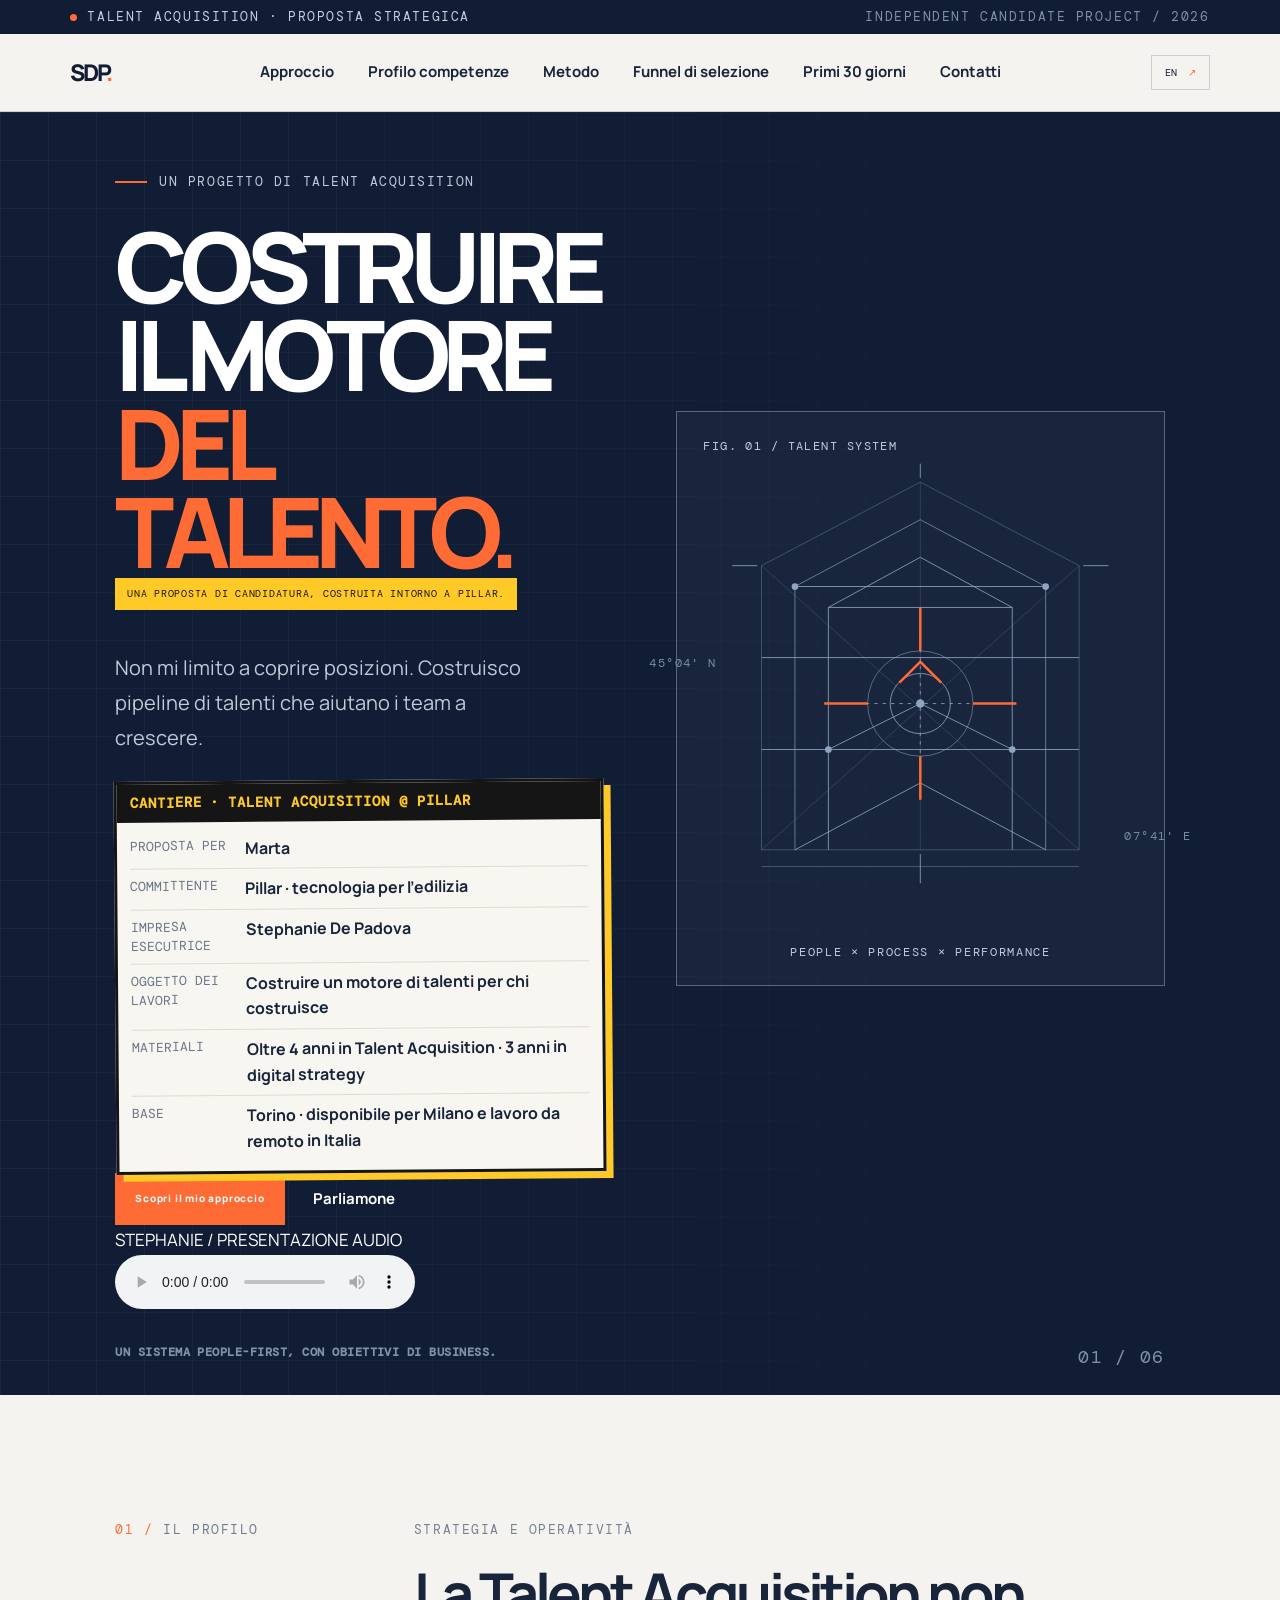
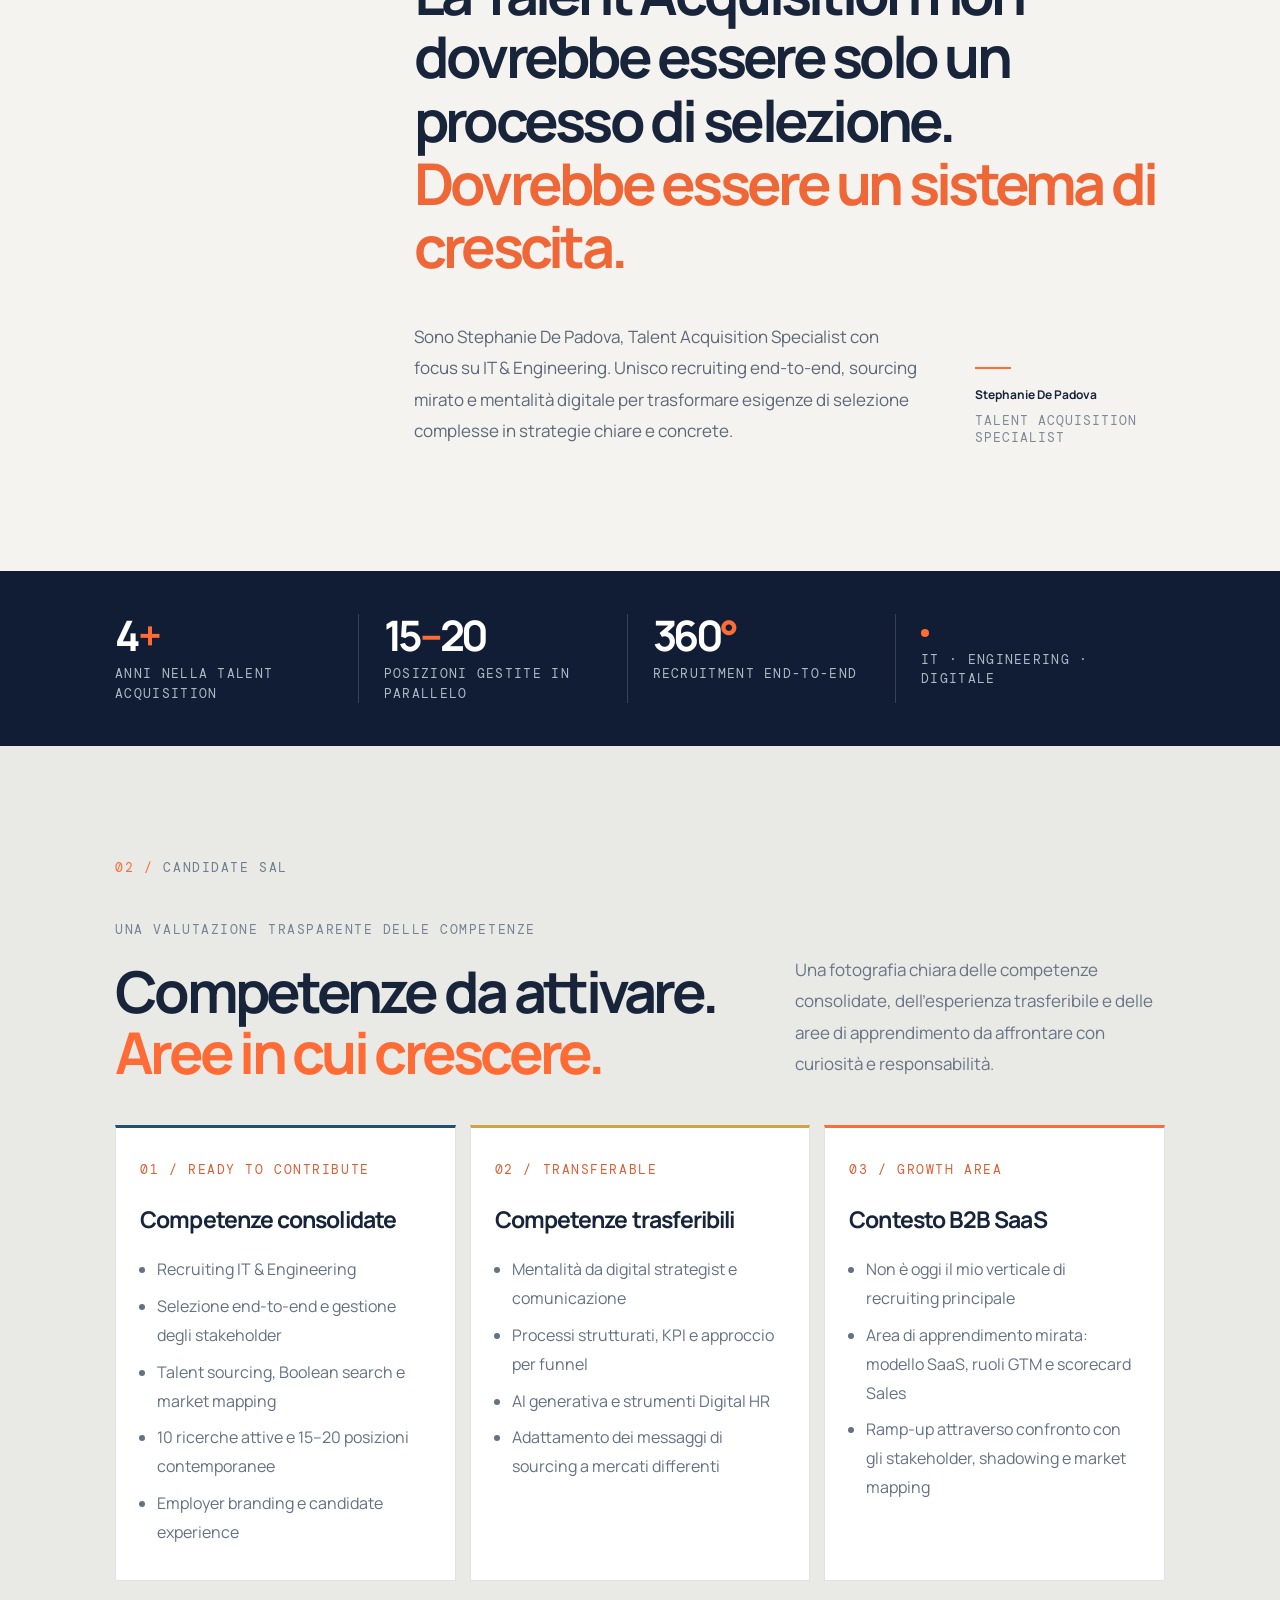
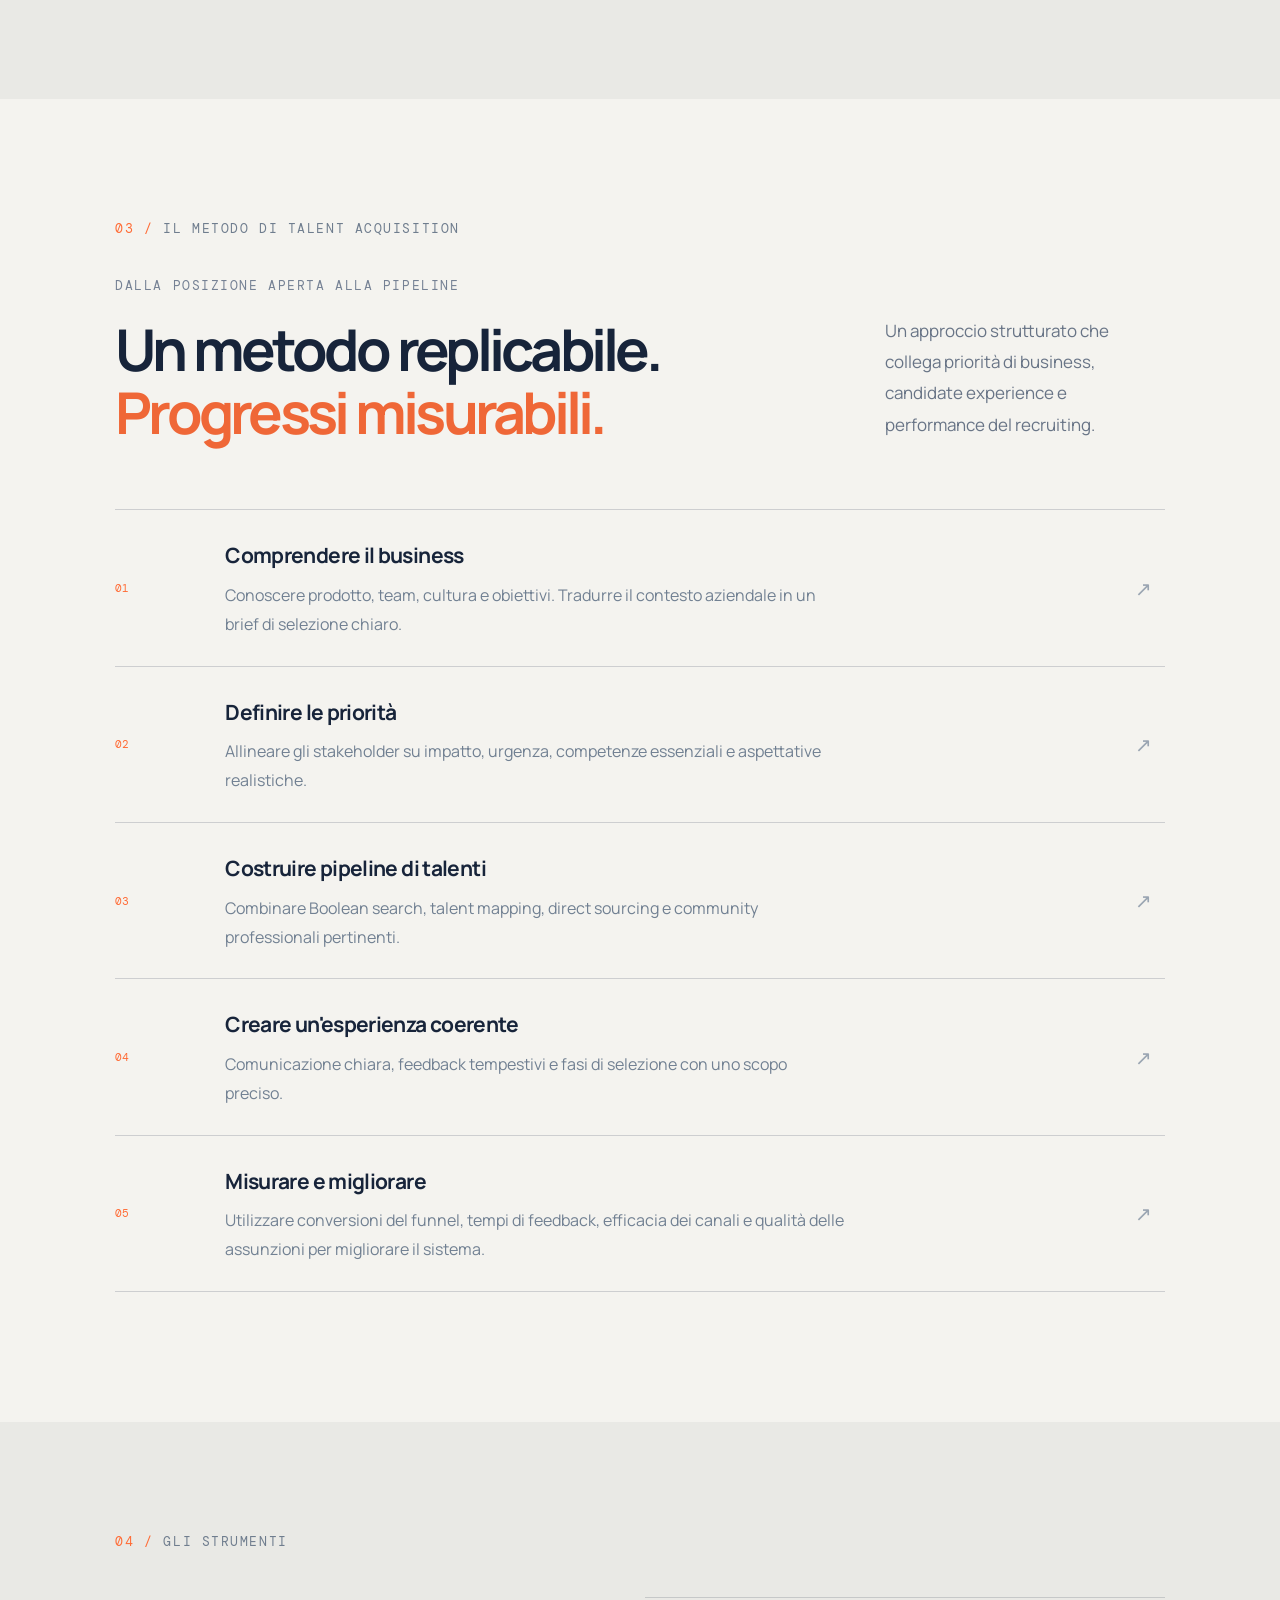
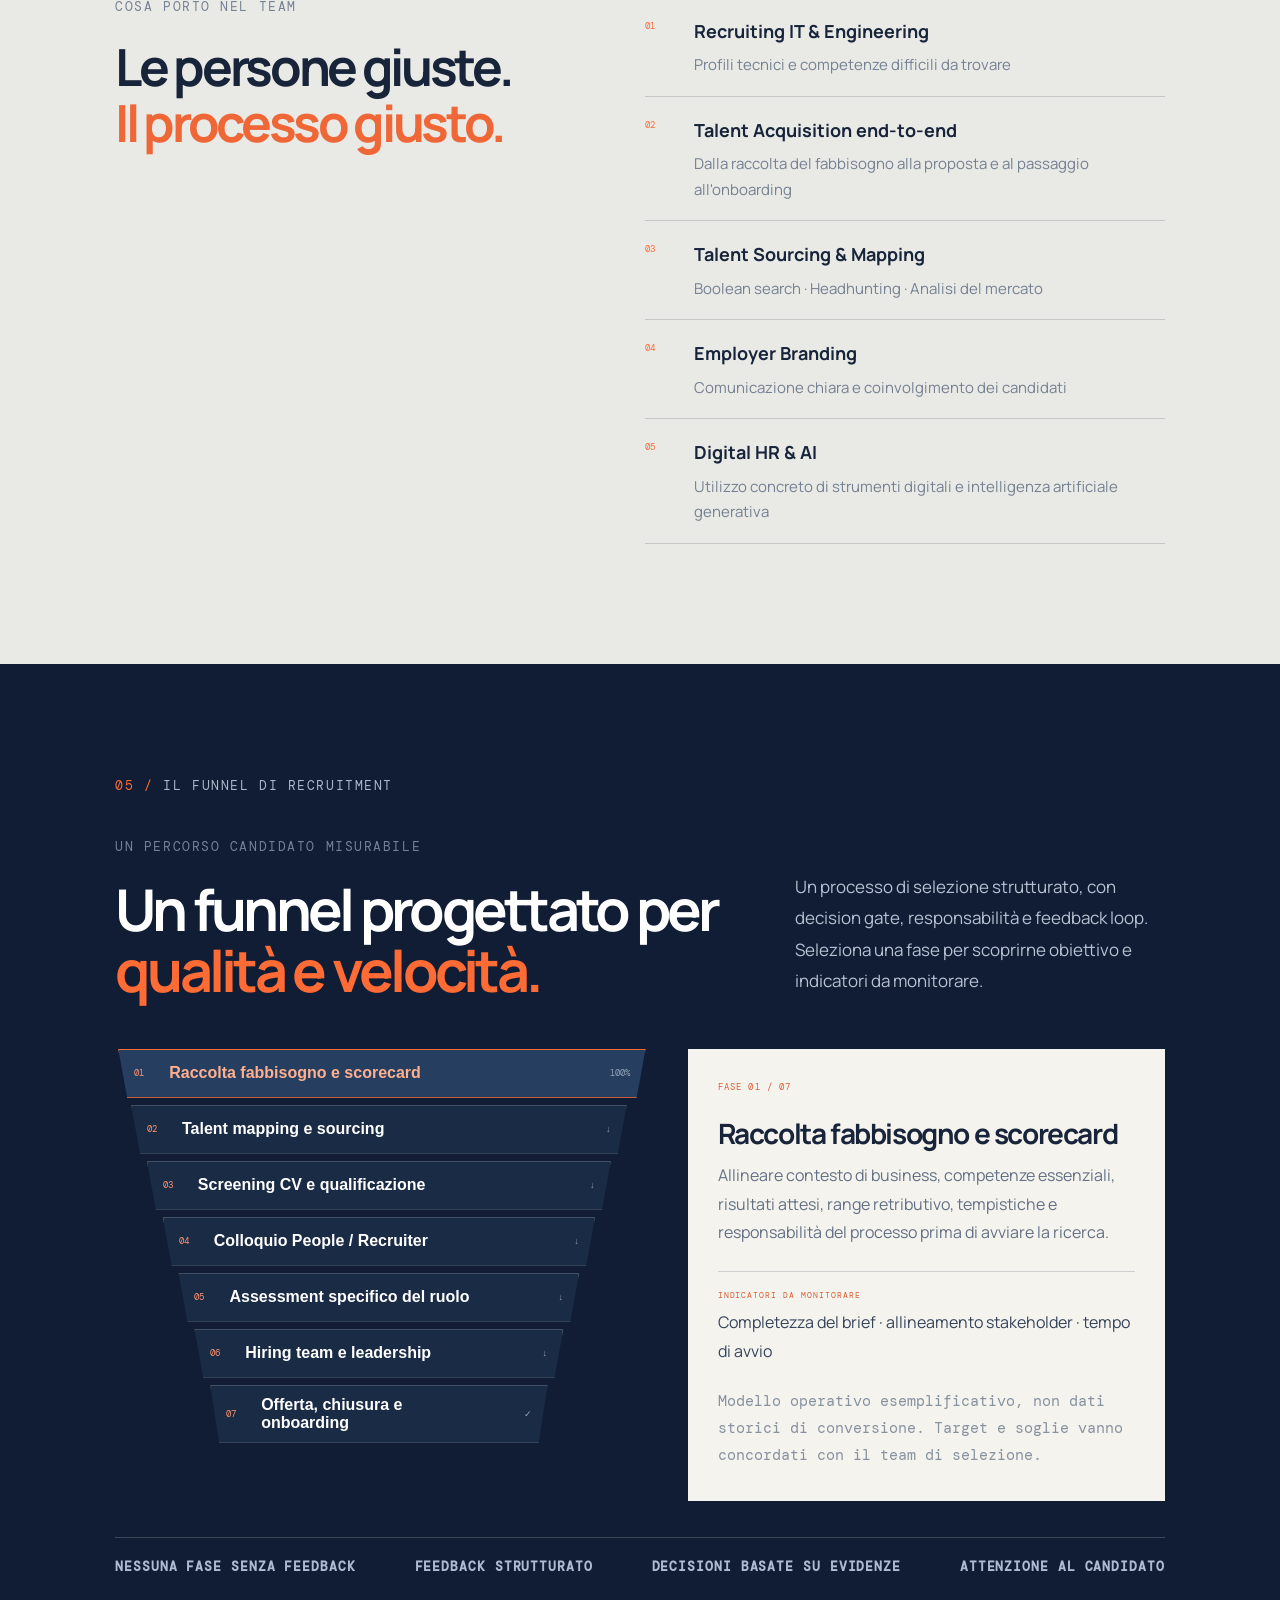
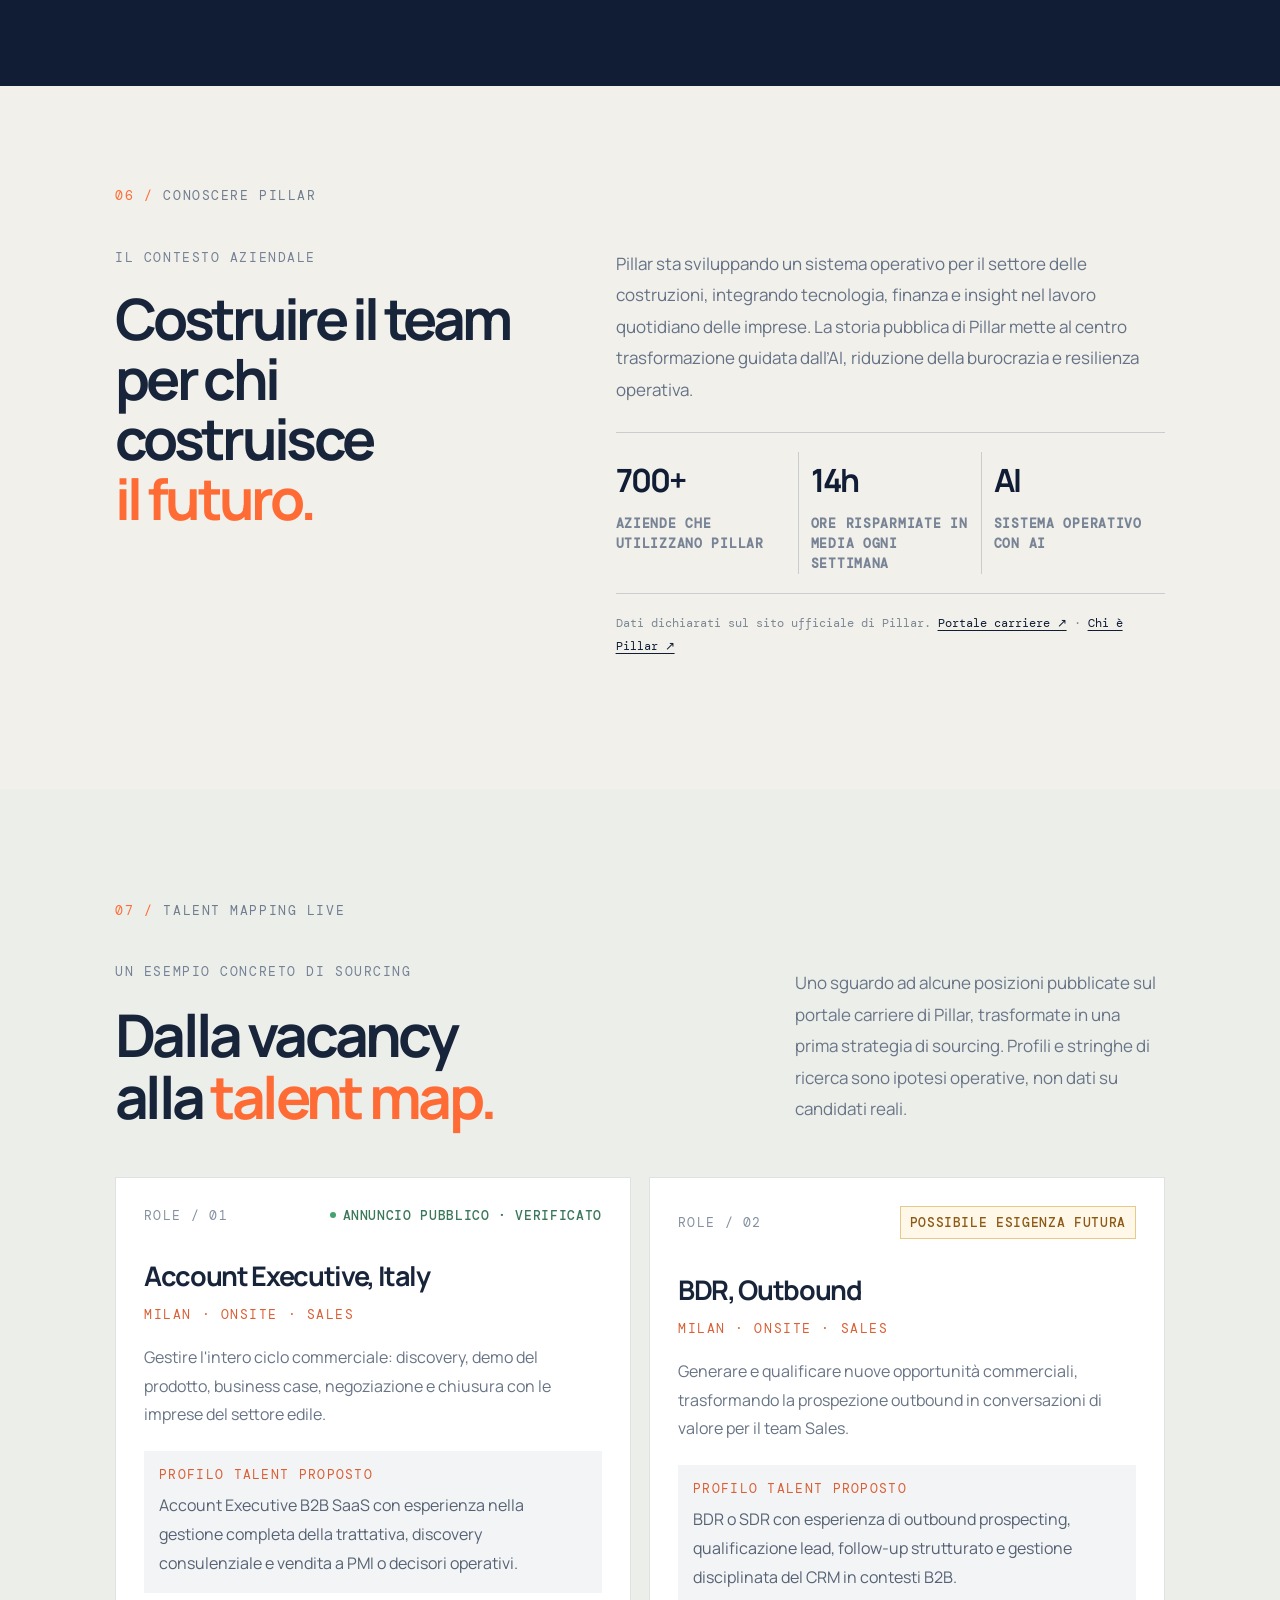
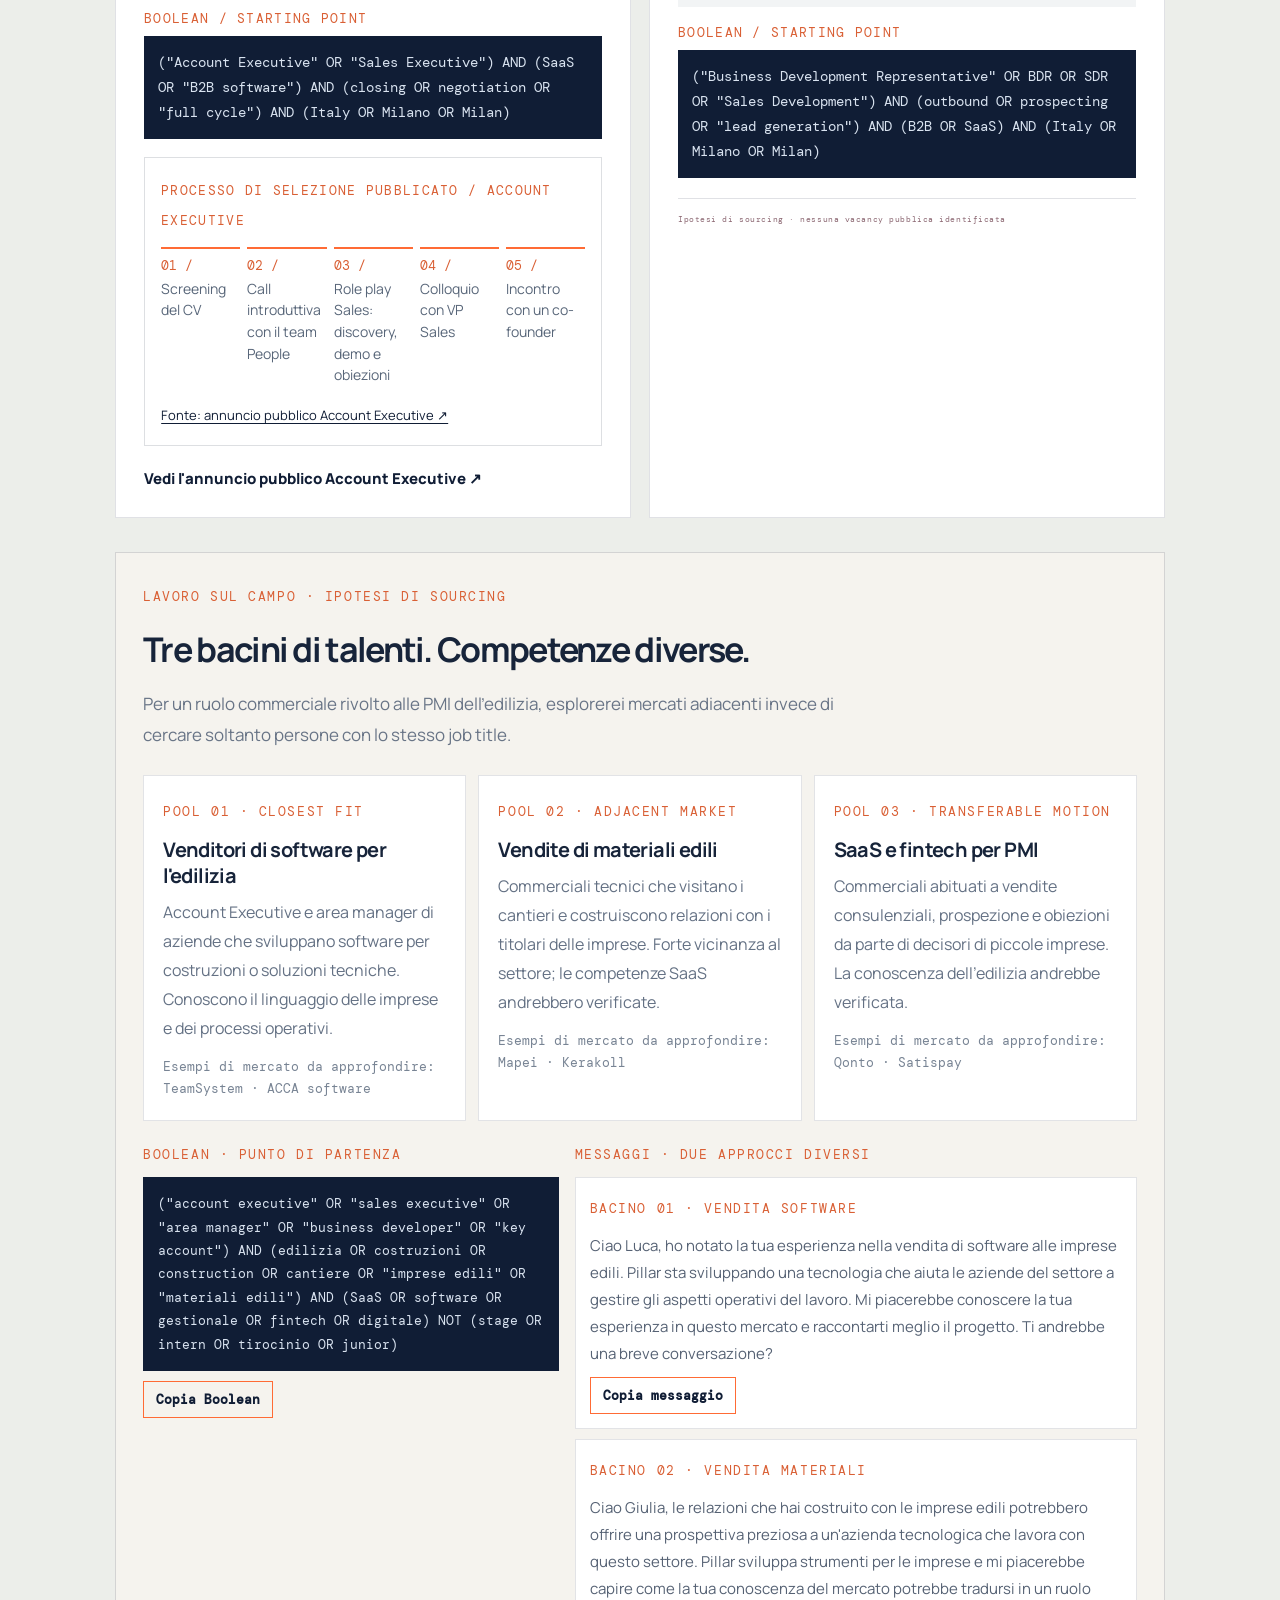
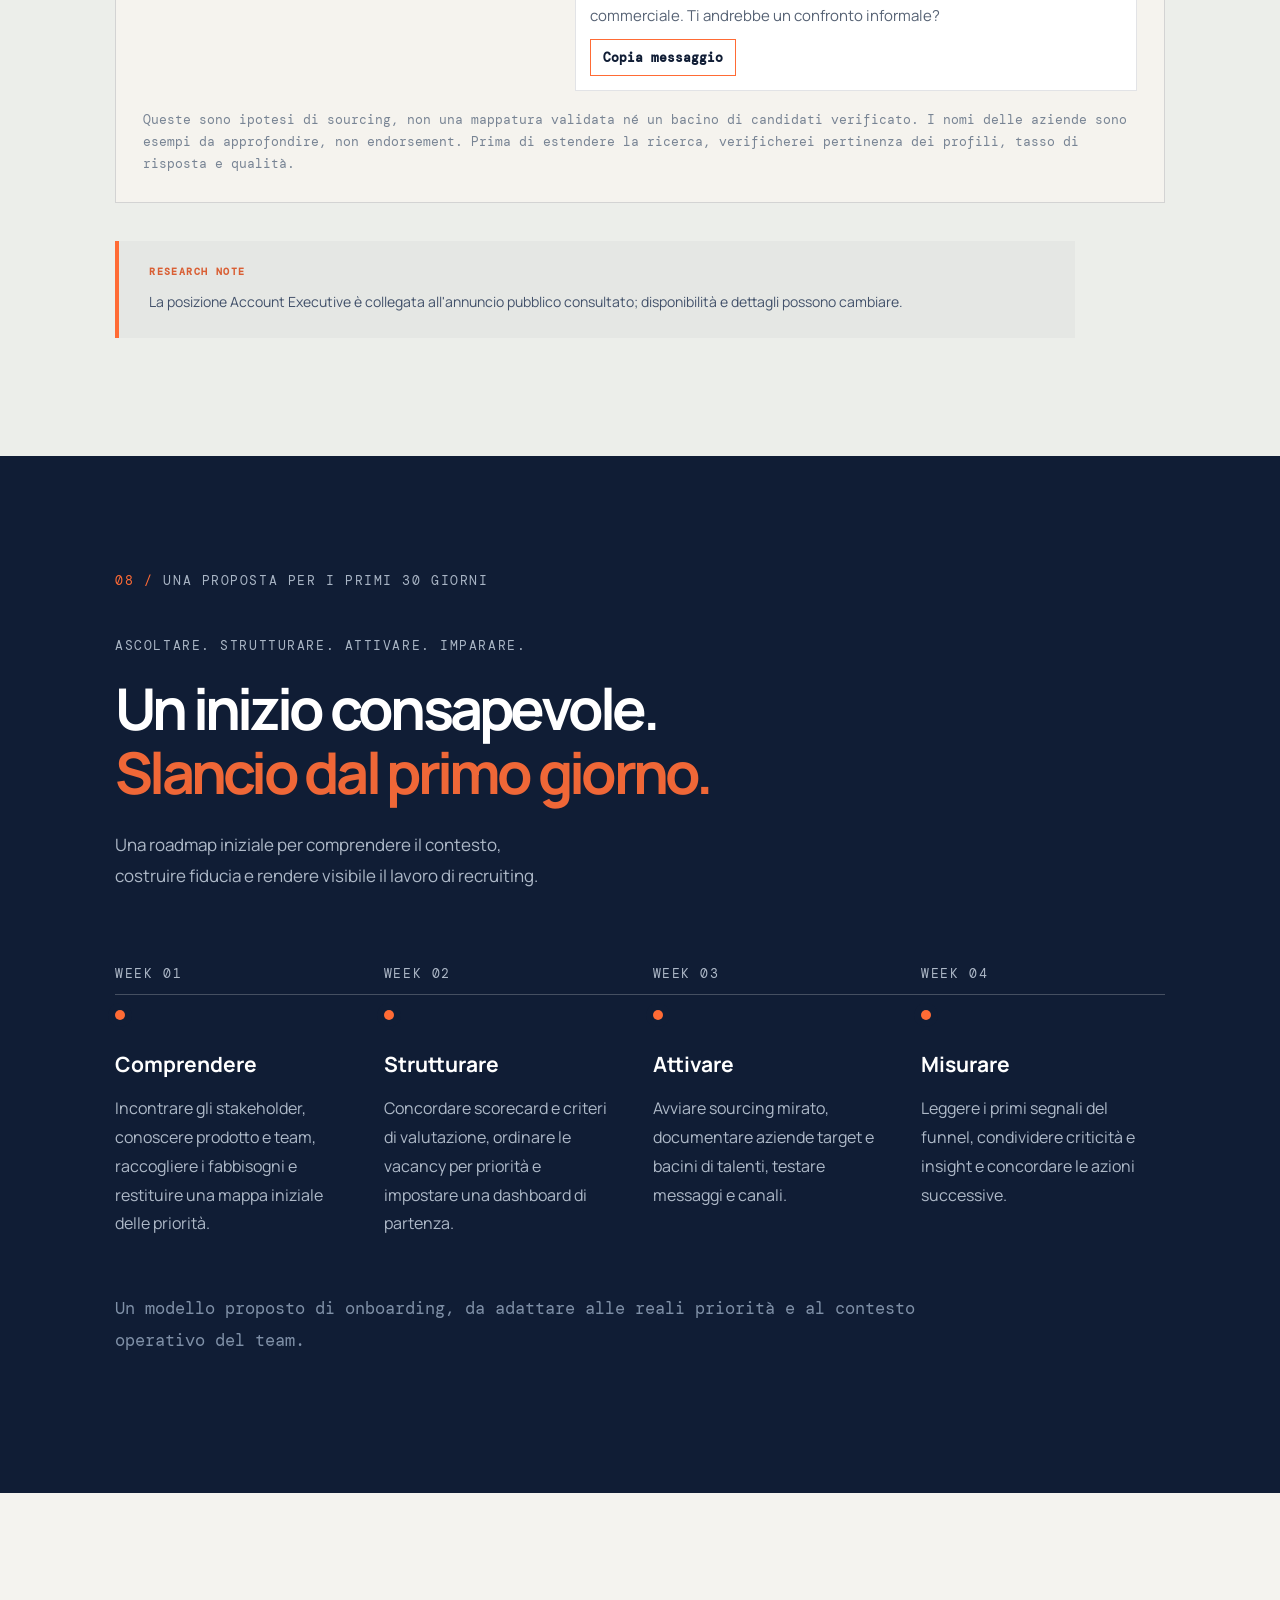
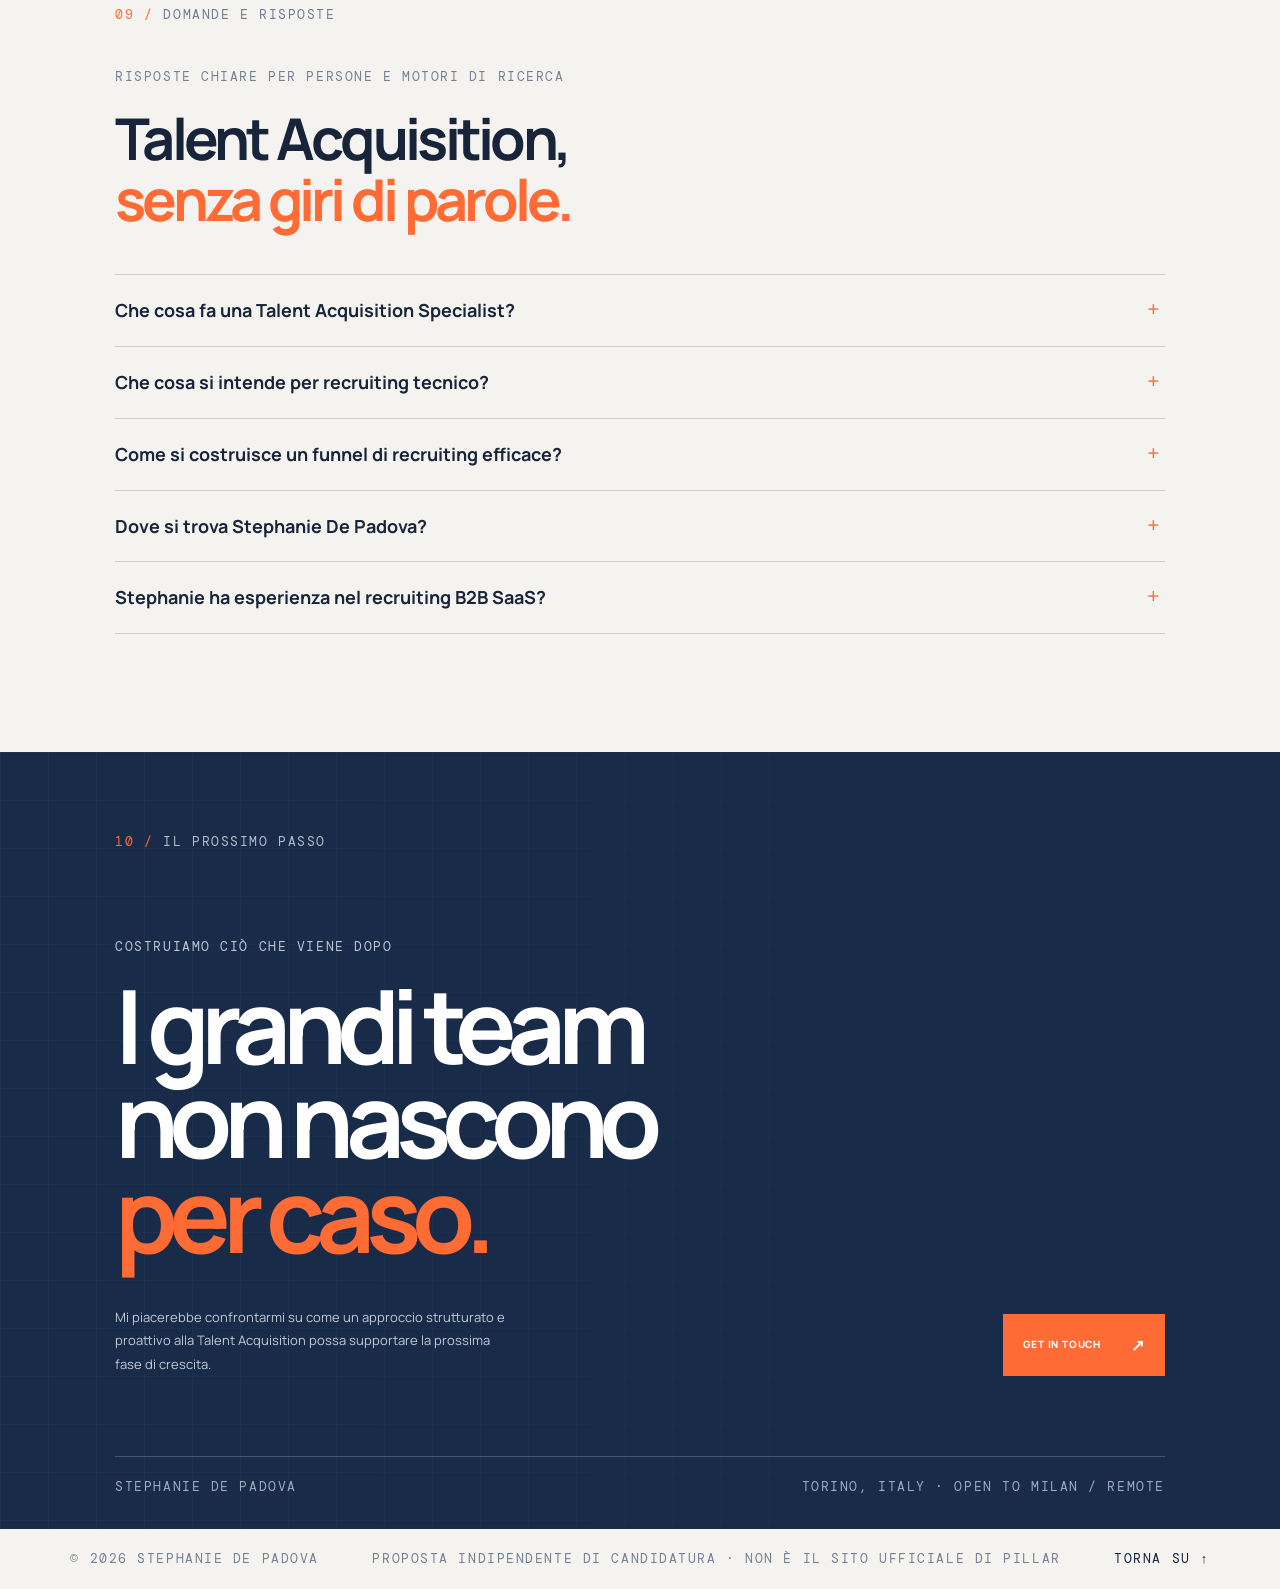
==== commit b1e22edf: "Add audio introduction player to Italian hero" ====
--- a/it/index.html
+++ b/it/index.html
@@ -6,7 +6,7 @@
 <meta name="description" content="Stephanie De Padova è Talent Acquisition Specialist a Torino, specializzata in recruiting IT e Engineering, talent sourcing, market mapping e processi di selezione strutturati.">
 <meta name="keywords" content="Talent Acquisition Torino, Recruiter Tecnico Italia, Recruiting IT, Recruiting Engineering, Talent Sourcing, Boolean Search, Talent Mapping, Employer Branding, Digital HR">
 <link rel="canonical" href="https://stephaniedepadova-dev.github.io/pillar/it/"><link rel="alternate" hreflang="en" href="https://stephaniedepadova-dev.github.io/pillar/"><link rel="alternate" hreflang="it" href="https://stephaniedepadova-dev.github.io/pillar/it/"><link rel="alternate" hreflang="x-default" href="https://stephaniedepadova-dev.github.io/pillar/">
-<meta property="og:locale" content="it_IT"><meta property="og:type" content="website"><meta property="og:site_name" content="Stephanie De Padova | Talent Acquisition"><meta property="og:title" content="Stephanie De Padova | Talent Acquisition IT & Engineering"><meta property="og:description" content="Scopri il mio approccio al recruiting IT ed Engineering: ricerca di profili tecnici, talent mapping, selezione end-to-end e piano operativo dei primi 30 giorni."><meta property="og:image" content="https://stephaniedepadova-dev.github.io/pillar/og-image.png?v=2"><meta property="og:image:width" content="1200"><meta property="og:image:height" content="630"><meta property="og:image:alt" content="Building the Talent Engine | Stephanie De Padova"><meta property="og:url" content="https://stephaniedepadova-dev.github.io/pillar/it/"><meta name="twitter:card" content="summary_large_image"><meta name="twitter:image" content="https://stephaniedepadova-dev.github.io/pillar/og-image.png?v=2"><meta name="twitter:title" content="Stephanie De Padova | Talent Acquisition IT & Engineering"><meta name="twitter:description" content="Recruiting IT ed Engineering, ricerca di profili tecnici, talent mapping e un piano concreto di selezione.">
+<meta property="og:locale" content="it_IT"><meta property="og:type" content="website"><meta property="og:site_name" content="Stephanie De Padova | Talent Acquisition"><meta property="og:title" content="Stephanie De Padova | Talent Acquisition IT & Engineering"><meta property="og:description" content="Scopri il mio approccio al recruiting IT ed Engineering: ricerca di profili tecnici, talent mapping, selezione end-to-end e piano operativo dei primi 30 giorni."><meta name="image" property="og:image" content="https://stephaniedepadova-dev.github.io/pillar/og-image-original.png"><meta property="og:image:width" content="1200"><meta property="og:image:height" content="630"><meta property="og:image:alt" content="Building the Talent Engine | Stephanie De Padova"><meta property="og:url" content="https://stephaniedepadova-dev.github.io/pillar/it/"><meta name="twitter:card" content="summary_large_image"><meta name="twitter:image" content="https://stephaniedepadova-dev.github.io/pillar/og-image-original.png"><meta name="twitter:title" content="Stephanie De Padova | Talent Acquisition IT & Engineering"><meta name="twitter:description" content="Recruiting IT ed Engineering, ricerca di profili tecnici, talent mapping e un piano concreto di selezione.">
 <title>Talent Acquisition e Recruiting Tecnico a Torino | Stephanie De Padova</title>
 <link rel="preconnect" href="https://fonts.googleapis.com"><link rel="preconnect" href="https://fonts.gstatic.com" crossorigin><link href="https://fonts.googleapis.com/css2?family=DM+Mono:wght@400;500&family=Manrope:wght@400;500;600;700;800&display=swap" rel="stylesheet"><link rel="icon" type="image/svg+xml" href="../favicon.svg"><link rel="stylesheet" href="../styles.css">
 <script type="application/ld+json">{"@context":"https://schema.org","@graph":[{"@type":"Person","@id":"https://stephaniedepadova-dev.github.io/pillar/it/#person","name":"Stephanie De Padova","jobTitle":"Talent Acquisition Specialist | Technical Recruiter","description":"Talent Acquisition Specialist focused on IT and Engineering recruitment, full-cycle hiring, technical sourcing, talent mapping, Boolean search, employer branding and Digital HR.","address":{"@type":"PostalAddress","addressLocality":"Turin","addressCountry":"IT"},"knowsAbout":["Talent Acquisition","Technical Recruitment","IT Recruitment","Engineering Recruitment","Talent Sourcing","Boolean Search","Talent Mapping","Employer Branding","Digital HR","Recruitment Analytics"]},{"@type":"WebSite","@id":"https://stephaniedepadova-dev.github.io/pillar/it/#website","url":"https://stephaniedepadova-dev.github.io/pillar/it/","name":"Building the Talent Engine | Stephanie De Padova","inLanguage":"it","publisher":{"@id":"https://stephaniedepadova-dev.github.io/pillar/it/#person"}},{"@type":"WebPage","@id":"https://stephaniedepadova-dev.github.io/pillar/it/#webpage","url":"https://stephaniedepadova-dev.github.io/pillar/it/","name":"Talent Acquisition e Recruiting Tecnico in Italia","description":"Proposta indipendente di Talent Acquisition di Stephanie De Padova, basata a Torino e aperta a opportunità a Milano e da remoto in Italia.","inLanguage":"it","about":{"@id":"https://stephaniedepadova-dev.github.io/pillar/it/#person"},"isPartOf":{"@id":"https://stephaniedepadova-dev.github.io/pillar/it/#website"}},{"@type":"FAQPage","@id":"https://stephaniedepadova-dev.github.io/pillar/it/#faq","mainEntity":[{"@type":"Question","name":"Che cosa fa una Talent Acquisition Specialist?","acceptedAnswer":{"@type":"Answer","text":"Una Talent Acquisition Specialist gestisce il processo di selezione end-to-end: comprende i fabbisogni, definisce i profili, ricerca e valuta i candidati, coordina i colloqui, supporta le offerte e monitora le performance del recruiting."}},{"@type":"Question","name":"Che cosa si intende per recruiting tecnico?","acceptedAnswer":{"@type":"Answer","text":"Il recruiting tecnico individua e valuta candidati per ruoli specialistici in software, IT, ingegneria, sistemi embedded e tecnologie digitali."}},{"@type":"Question","name":"Come si costruisce un funnel di recruiting?","acceptedAnswer":{"@type":"Answer","text":"Si parte dal brief e dalla scorecard, si mappa il mercato dei talenti, si attivano i canali di sourcing, si qualificano i candidati, si coordinano colloqui strutturati, si gestiscono le offerte e si misurano conversioni e tempi di feedback in ogni fase."}},{"@type":"Question","name":"Dove si trova Stephanie De Padova?","acceptedAnswer":{"@type":"Answer","text":"Stephanie De Padova si trova a Torino ed è aperta a opportunità a Torino, Milano e da remoto in Italia."}},{"@type":"Question","name":"Stephanie ha esperienza nel recruiting B2B SaaS?","acceptedAnswer":{"@type":"Answer","text":"La sua esperienza di recruiting consolidata è in ambito IT e Engineering. Il B2B SaaS è un’area di crescita trasferibile: porta competenze di recruiting end-to-end, sourcing, gestione degli stakeholder e digital strategy, con trasparenza rispetto alla curva di apprendimento specifica del settore."}}]}</script>
@@ -71,6 +71,13 @@
         </div>
         <div class="hero-stamp"><span>TA</span><small>DESIGNED<br>TO SCALE</small></div>
       </div>
+        <div class="voice-player">
+          <div class="voice-player-label"><span class="voice-player-dot"></span><span>STEPHANIE / PRESENTAZIONE AUDIO</span></div>
+          <audio controls preload="metadata" aria-label="Ascolta la presentazione di Stephanie">
+            <source src="../assets/Stephanie_for_Pillar.m4a" type="audio/mp4">
+            Il browser non supporta la riproduzione audio.
+          </audio>
+        </div>
       <div class="hero-bottom"><span data-i18n="heroBottom">A PEOPLE-FIRST SYSTEM. BUILT WITH BUSINESS IN MIND.</span><span>01 / 06</span></div>
     </section>
 
--- a/styles.css
+++ b/styles.css
@@ -245,3 +245,135 @@
  .engine-step small{font-size:12px}
  .engine-board-foot{gap:8px;font-size:8px}
 }
+
+
+/* Hero bottom statement: enlarged hierarchy on desktop and mobile */
+.hero .hero-bottom{font-size:16px;letter-spacing:.08em;line-height:1.5;}
+.hero .hero-bottom span:first-child{font-weight:700;}
+@media(max-width:800px){.hero .hero-bottom{font-size:13px;letter-spacing:.06em;}}
+@media(max-width:520px){.hero .hero-bottom{font-size:11px;letter-spacing:.035em;gap:8px;}.hero .hero-bottom span:first-child{max-width:calc(100% - 48px);}}
+
+
+/* Larger hero closing statement on every screen size */
+.hero .hero-bottom{font-size:16px;letter-spacing:.09em;line-height:1.5;}
+.hero .hero-bottom span:first-child{font-weight:700;}
+@media(max-width:800px){.hero .hero-bottom{font-size:14px;letter-spacing:.065em;}}
+@media(max-width:520px){.hero .hero-bottom{font-size:12px;letter-spacing:.035em;gap:10px;}.hero .hero-bottom span:first-child{max-width:calc(100% - 46px);}}
+
+
+/* Enlarge the four hero principles across desktop and mobile */
+.hero .hero-proof{gap:12px;}
+.hero .hero-proof strong{font-size:28px;line-height:1.2;}
+@media(max-width:800px){.hero .hero-proof strong{font-size:25px;}}
+@media(max-width:520px){.hero .hero-proof{gap:9px;}.hero .hero-proof strong{font-size:22px;line-height:1.25;}}
+
+
+/* Improve readability of Pillar company figures and source note on all devices */
+.company-stats span{font-size:11px;line-height:1.55;letter-spacing:.07em;font-weight:600;}
+.company-copy .company-source{font-size:10px;line-height:1.8;}
+@media(max-width:700px){.company-stats span{font-size:10px;line-height:1.5;letter-spacing:.045em;}.company-copy .company-source{font-size:9px;line-height:1.75;}}
+@media(max-width:420px){.company-stats span{font-size:9px;letter-spacing:.025em;}}
+
+
+/* Present the role snapshot caveat as a deliberate research note, not a loose footer line */
+.live-mapping .mapping-footnote{position:relative;margin:34px 0 0;padding:18px 22px 18px 25px;max-width:900px;background:#e9e9e5;border-left:3px solid var(--orange);font:10px/1.85 var(--mono);letter-spacing:.025em;color:#536174;}
+.live-mapping .mapping-footnote:before{content:"RESEARCH NOTE";display:block;margin-bottom:7px;color:#d95f34;font:700 8px/1.4 var(--mono);letter-spacing:.14em;}
+@media(max-width:800px){.live-mapping .mapping-footnote{margin-top:28px;padding:16px 17px 16px 19px;font-size:10px;line-height:1.8;}}
+@media(max-width:520px){.live-mapping .mapping-footnote{margin-top:24px;padding:14px 14px 14px 16px;font-size:9px;line-height:1.8;}}
+
+
+/* Stronger, genuinely larger role snapshot note */
+.live-mapping .mapping-footnote{margin:38px 0 0;padding:24px 28px 24px 30px;max-width:960px;font:14px/1.8 var(--sans);letter-spacing:0;color:#42516a;background:#e5e7e4;border-left:4px solid var(--orange);}
+.live-mapping .mapping-footnote:before{content:"RESEARCH NOTE";display:block;margin-bottom:10px;color:#d95f34;font:700 10px/1.4 var(--mono);letter-spacing:.14em;}
+@media(max-width:800px){.live-mapping .mapping-footnote{margin-top:32px;padding:21px 22px 21px 24px;font-size:13px;line-height:1.8;}}
+@media(max-width:520px){.live-mapping .mapping-footnote{margin-top:28px;padding:19px 17px 19px 19px;font-size:12px;line-height:1.8;}.live-mapping .mapping-footnote:before{font-size:9px;margin-bottom:8px;}}
+
+
+/* FINAL TYPE SCALE — requested statements, principles and company proof points */
+/* Funnel disclaimer */
+.funnel-section .detail-note{font-size:15px!important;line-height:1.8!important;letter-spacing:0!important;}
+/* Four operating principles */
+.funnel-section .funnel-principles span{font-size:13px!important;line-height:1.5!important;letter-spacing:.07em!important;font-weight:700!important;}
+/* Hero people-first statement */
+.hero .hero-bottom{font-size:18px!important;line-height:1.5!important;letter-spacing:.075em!important;}
+.hero .hero-bottom span:first-child{font-weight:700!important;}
+/* Pillar stats labels and source / links */
+.company-context .company-stats span{font-size:13px!important;line-height:1.55!important;letter-spacing:.055em!important;font-weight:700!important;}
+.company-context .company-source{font-size:12px!important;line-height:1.85!important;}
+.company-context .company-source a{font-size:inherit!important;}
+@media(max-width:800px){
+ .funnel-section .detail-note{font-size:14px!important;}
+ .funnel-section .funnel-principles span{font-size:12px!important;}
+ .hero .hero-bottom{font-size:15px!important;letter-spacing:.045em!important;}
+ .company-context .company-stats span{font-size:11px!important;letter-spacing:.035em!important;}
+ .company-context .company-source{font-size:11px!important;}
+}
+@media(max-width:520px){
+ .funnel-section .detail-note{font-size:13px!important;line-height:1.75!important;}
+ .funnel-section .funnel-principles span{font-size:11px!important;line-height:1.5!important;}
+ .hero .hero-bottom{font-size:13px!important;letter-spacing:.025em!important;gap:8px;}
+ .hero .hero-bottom span:first-child{max-width:calc(100% - 48px);}
+ .company-context .company-stats span{font-size:10px!important;line-height:1.5!important;letter-spacing:.02em!important;}
+ .company-context .company-source{font-size:10px!important;line-height:1.75!important;}
+}
+
+
+/* Roadmap note: readable supporting text on desktop and mobile */
+.roadmap-note{
+  font-size:15px!important;
+  line-height:1.8!important;
+  letter-spacing:0!important;
+  max-width:760px;
+}
+@media(max-width:800px){
+  .roadmap-note{font-size:14px!important;line-height:1.75!important;}
+}
+@media(max-width:520px){
+  .roadmap-note{font-size:13px!important;line-height:1.7!important;}
+}
+
+
+/* Mobile-only line breaks for the hero proposal label and closing signature */
+@media(max-width:520px){
+  .hero .hero-hook{
+    display:block!important;
+    width:220px!important;
+    max-width:100%!important;
+    white-space:normal!important;
+    line-height:1.6!important;
+  }
+  .closing-foot span:first-child{
+    display:block!important;
+    flex:0 0 100px!important;
+    width:100px!important;
+    max-width:100px!important;
+    white-space:normal!important;
+    overflow-wrap:normal!important;
+    line-height:1.55!important;
+  }
+}
+
+
+/* Final typography adjustments requested */
+.hero .hero-bottom span:first-child{
+  font-size:12px!important;
+  line-height:1.45!important;
+  letter-spacing:.04em!important;
+}
+@media(max-width:800px){
+  .hero .hero-bottom span:first-child{font-size:10px!important;letter-spacing:.03em!important;}
+}
+@media(max-width:520px){
+  .hero .hero-bottom span:first-child{font-size:9px!important;letter-spacing:.02em!important;}
+}
+.roadmap-note{
+  font-size:17px!important;
+  line-height:1.85!important;
+  max-width:820px;
+}
+@media(max-width:800px){
+  .roadmap-note{font-size:16px!important;line-height:1.8!important;}
+}
+@media(max-width:520px){
+  .roadmap-note{font-size:15px!important;line-height:1.75!important;}
+}
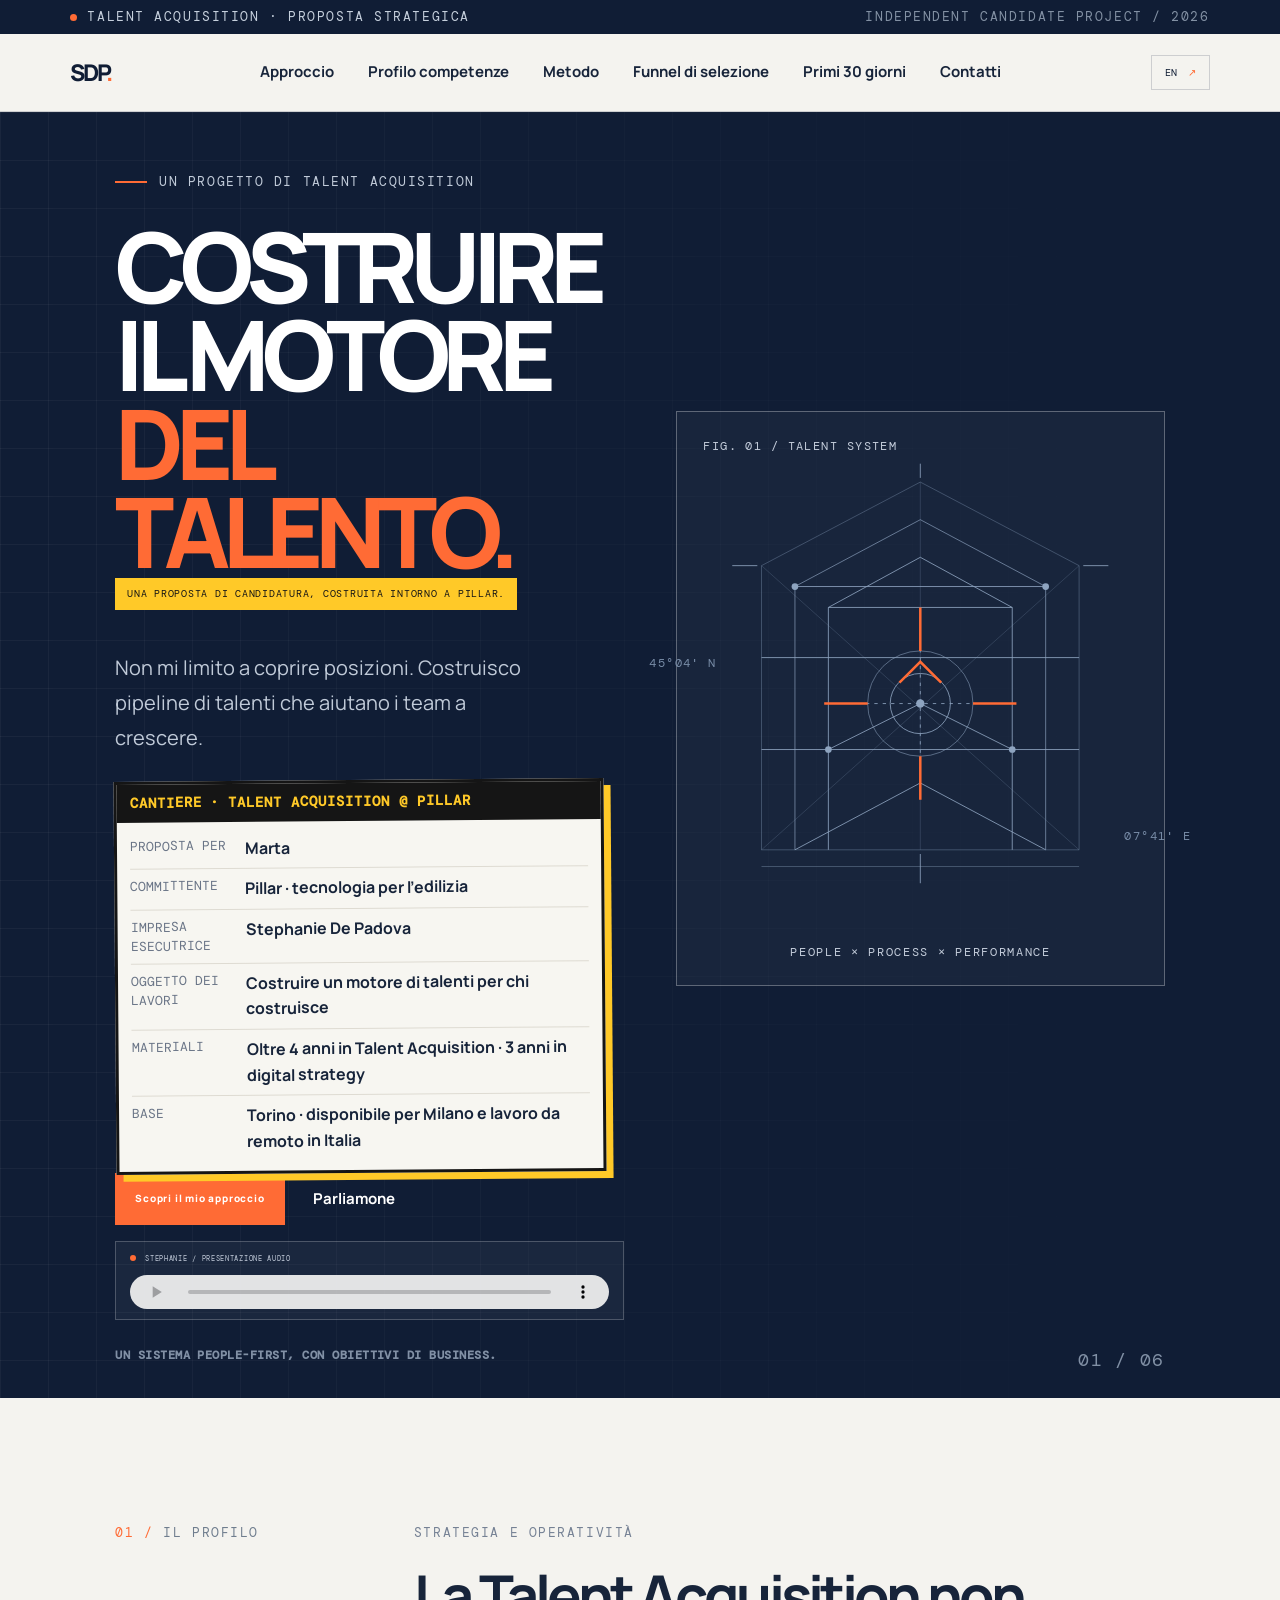
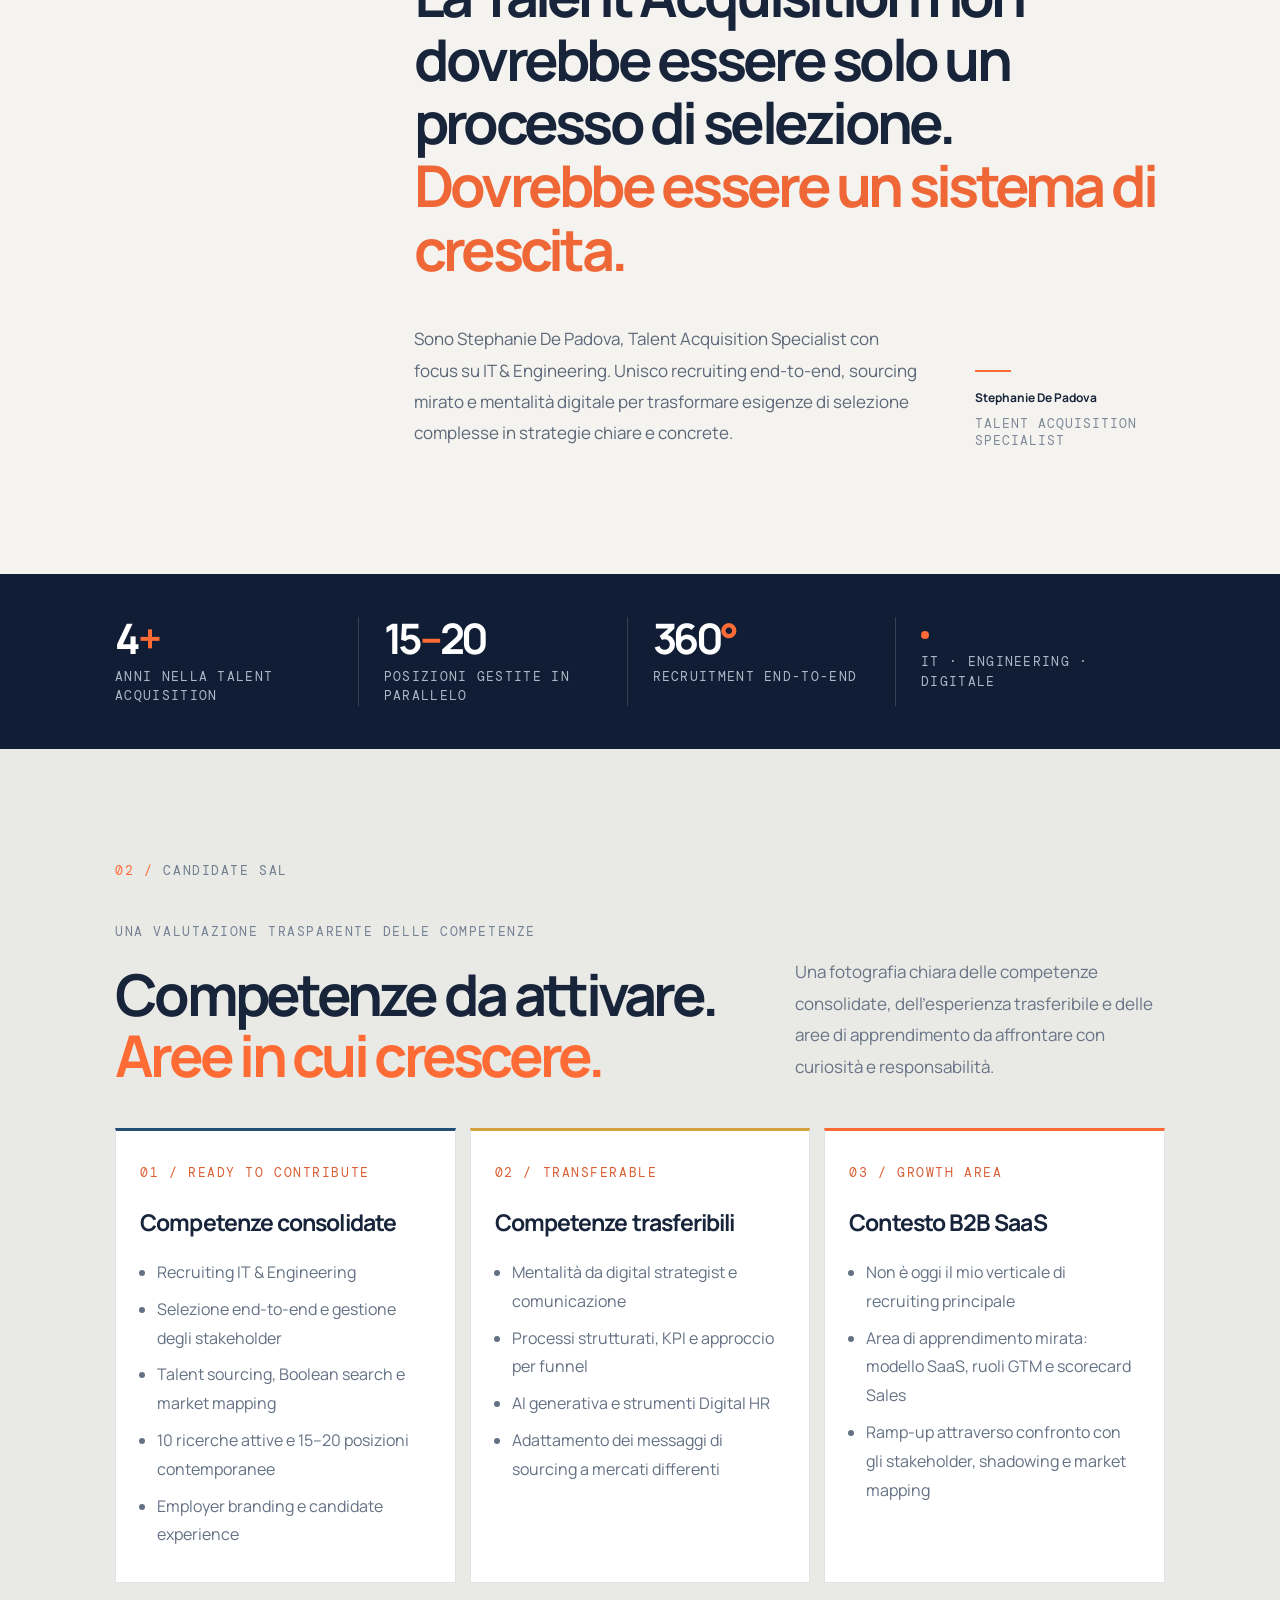
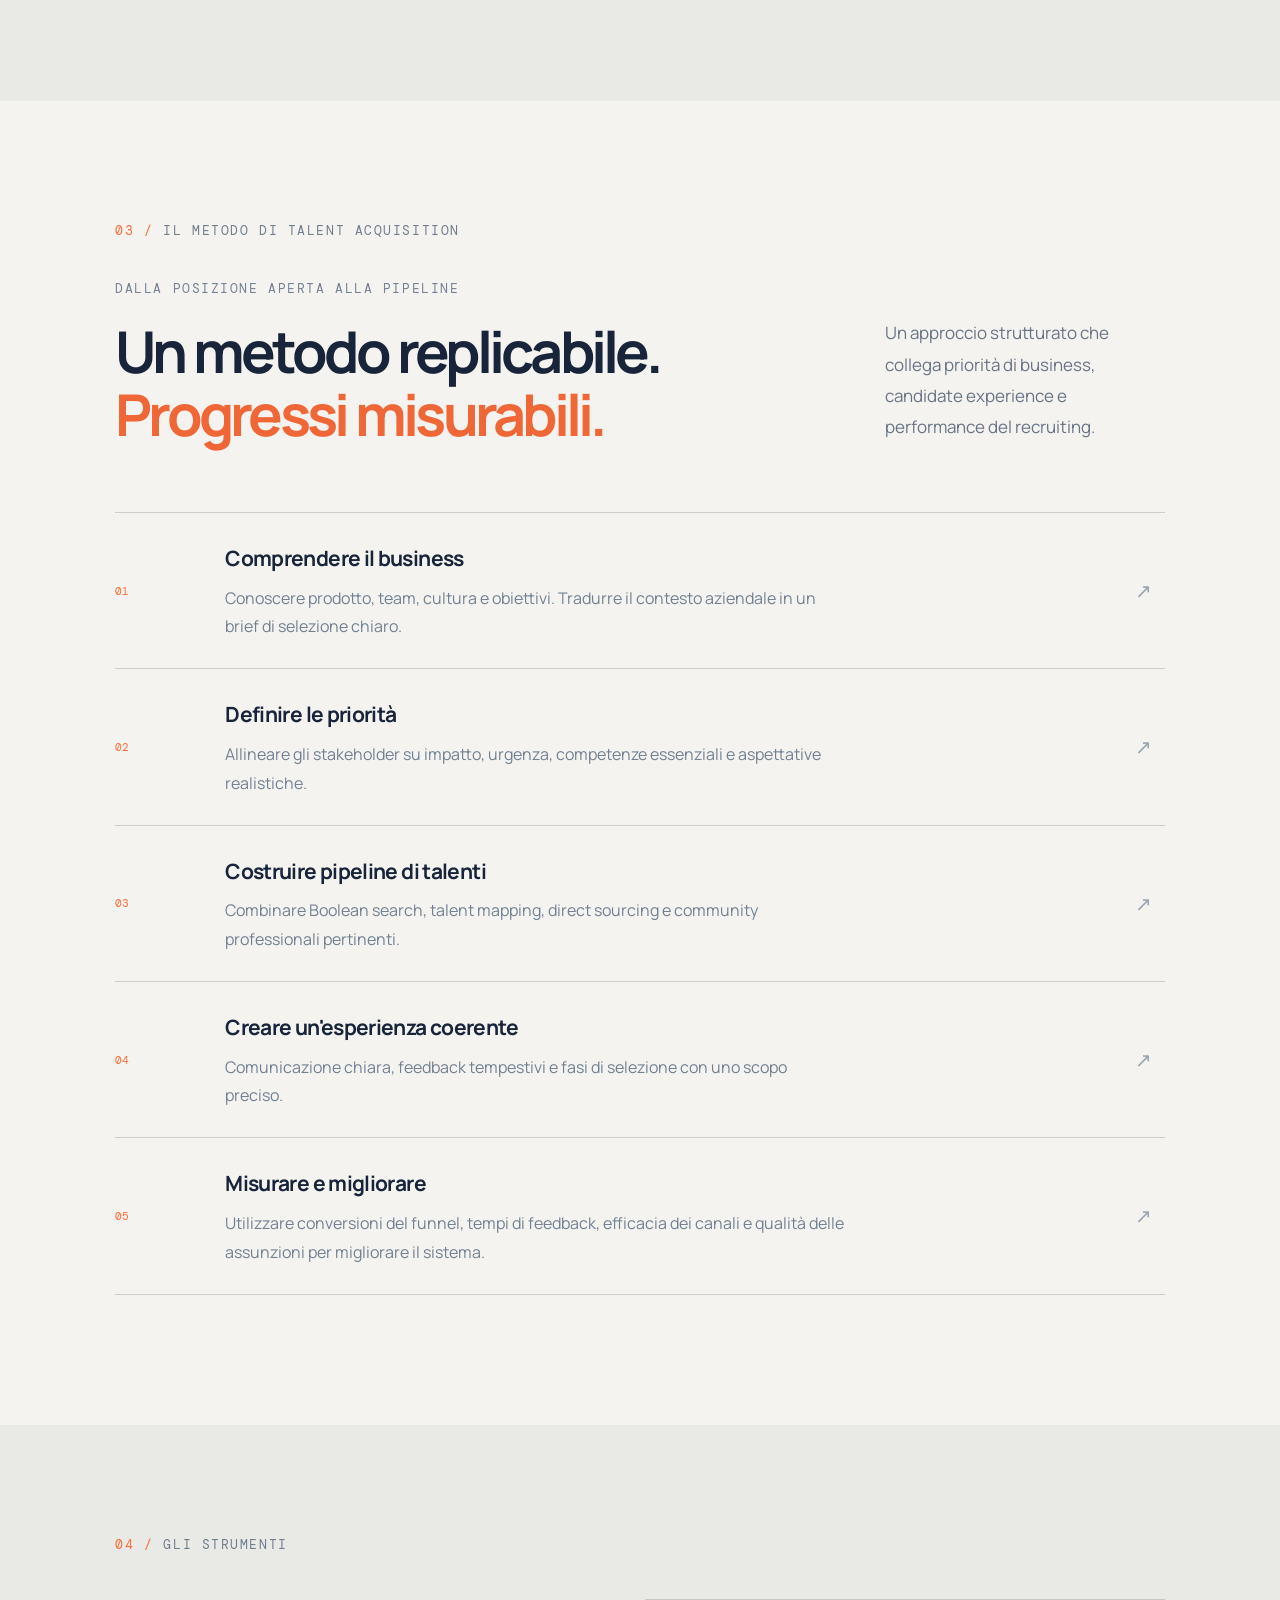
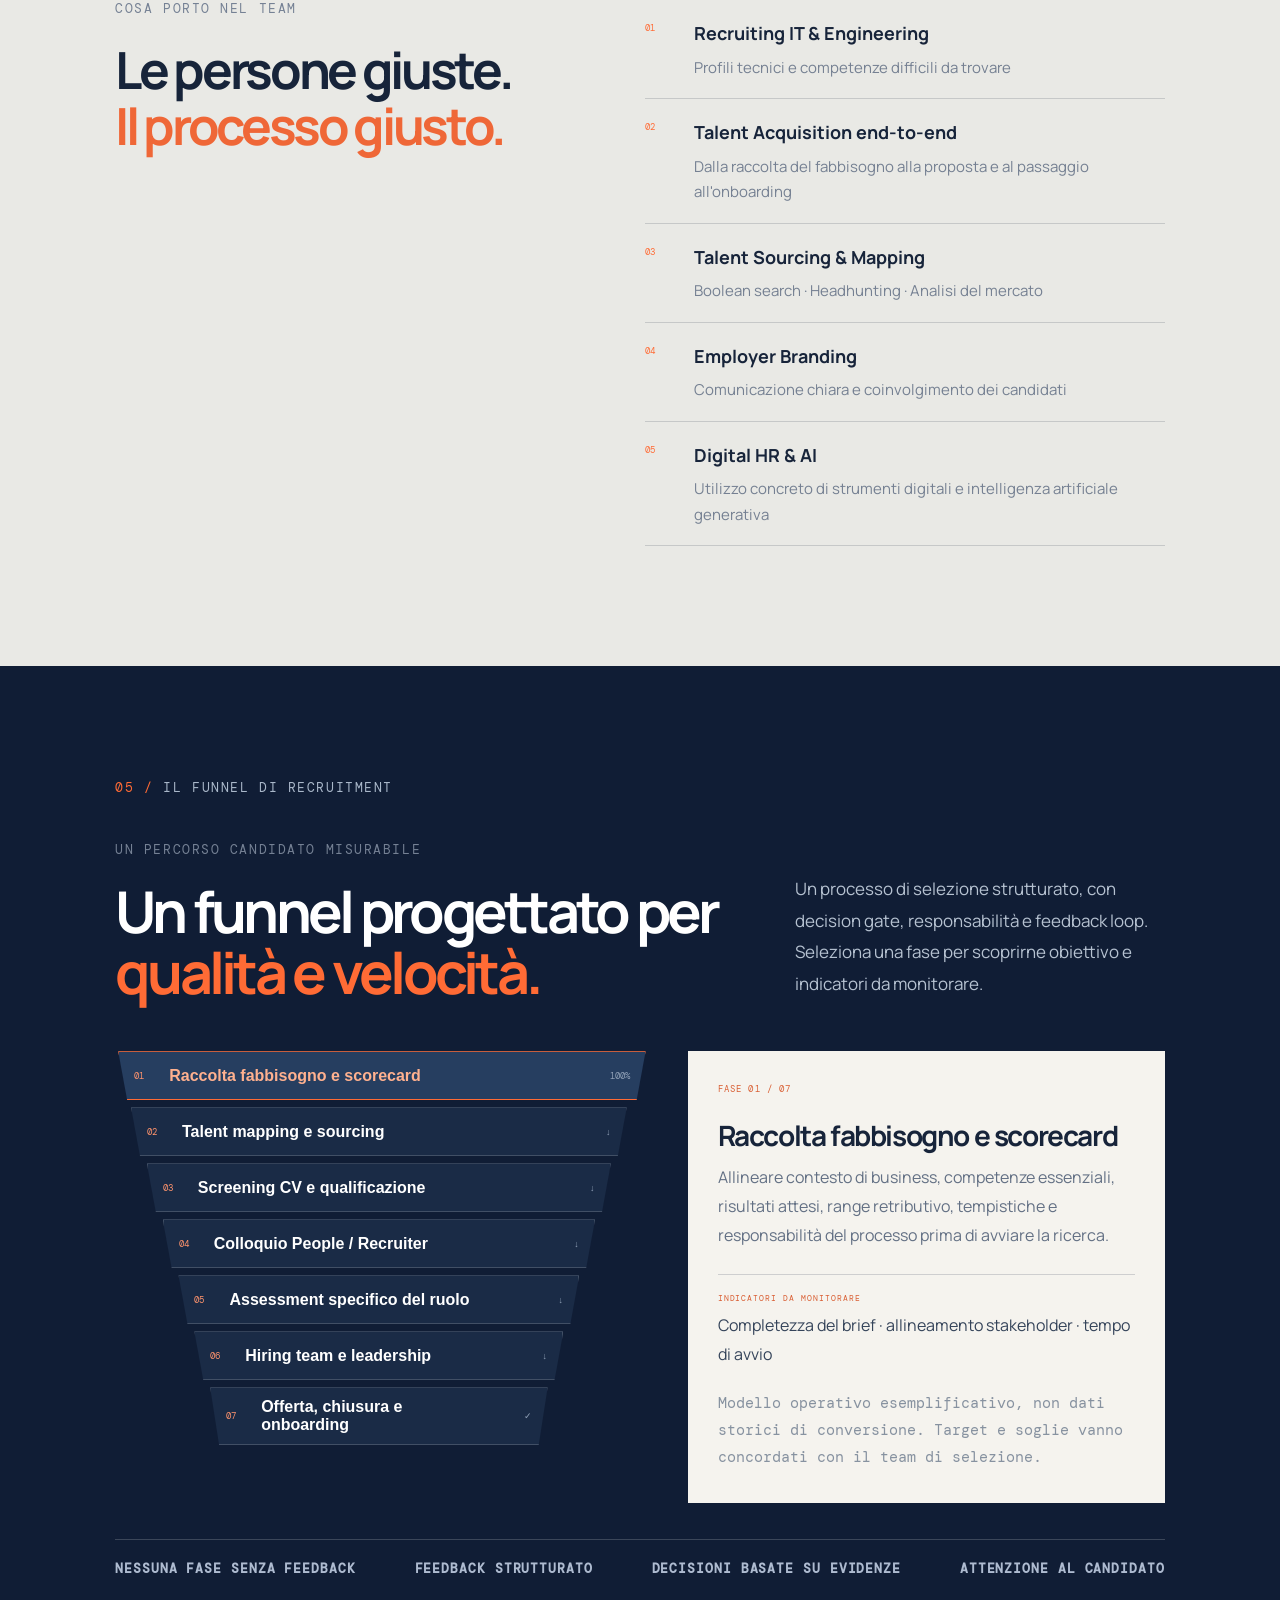
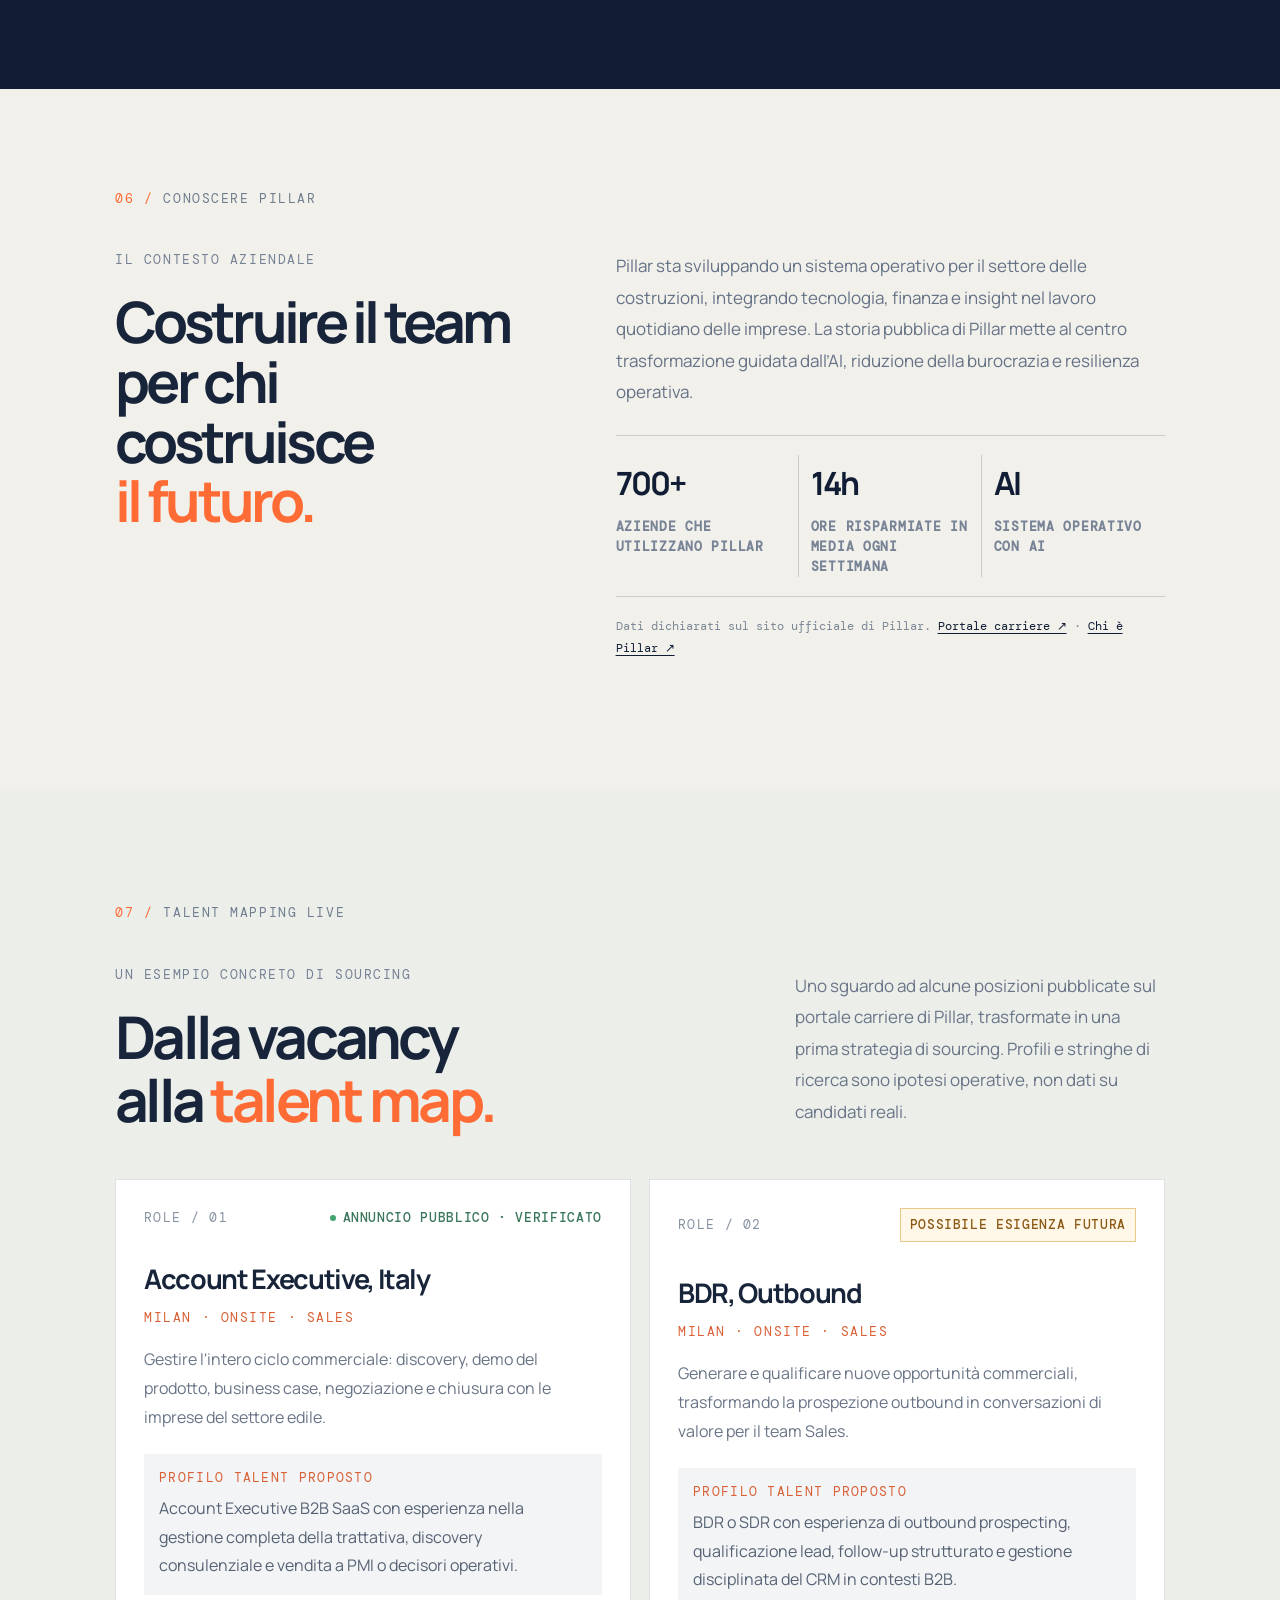
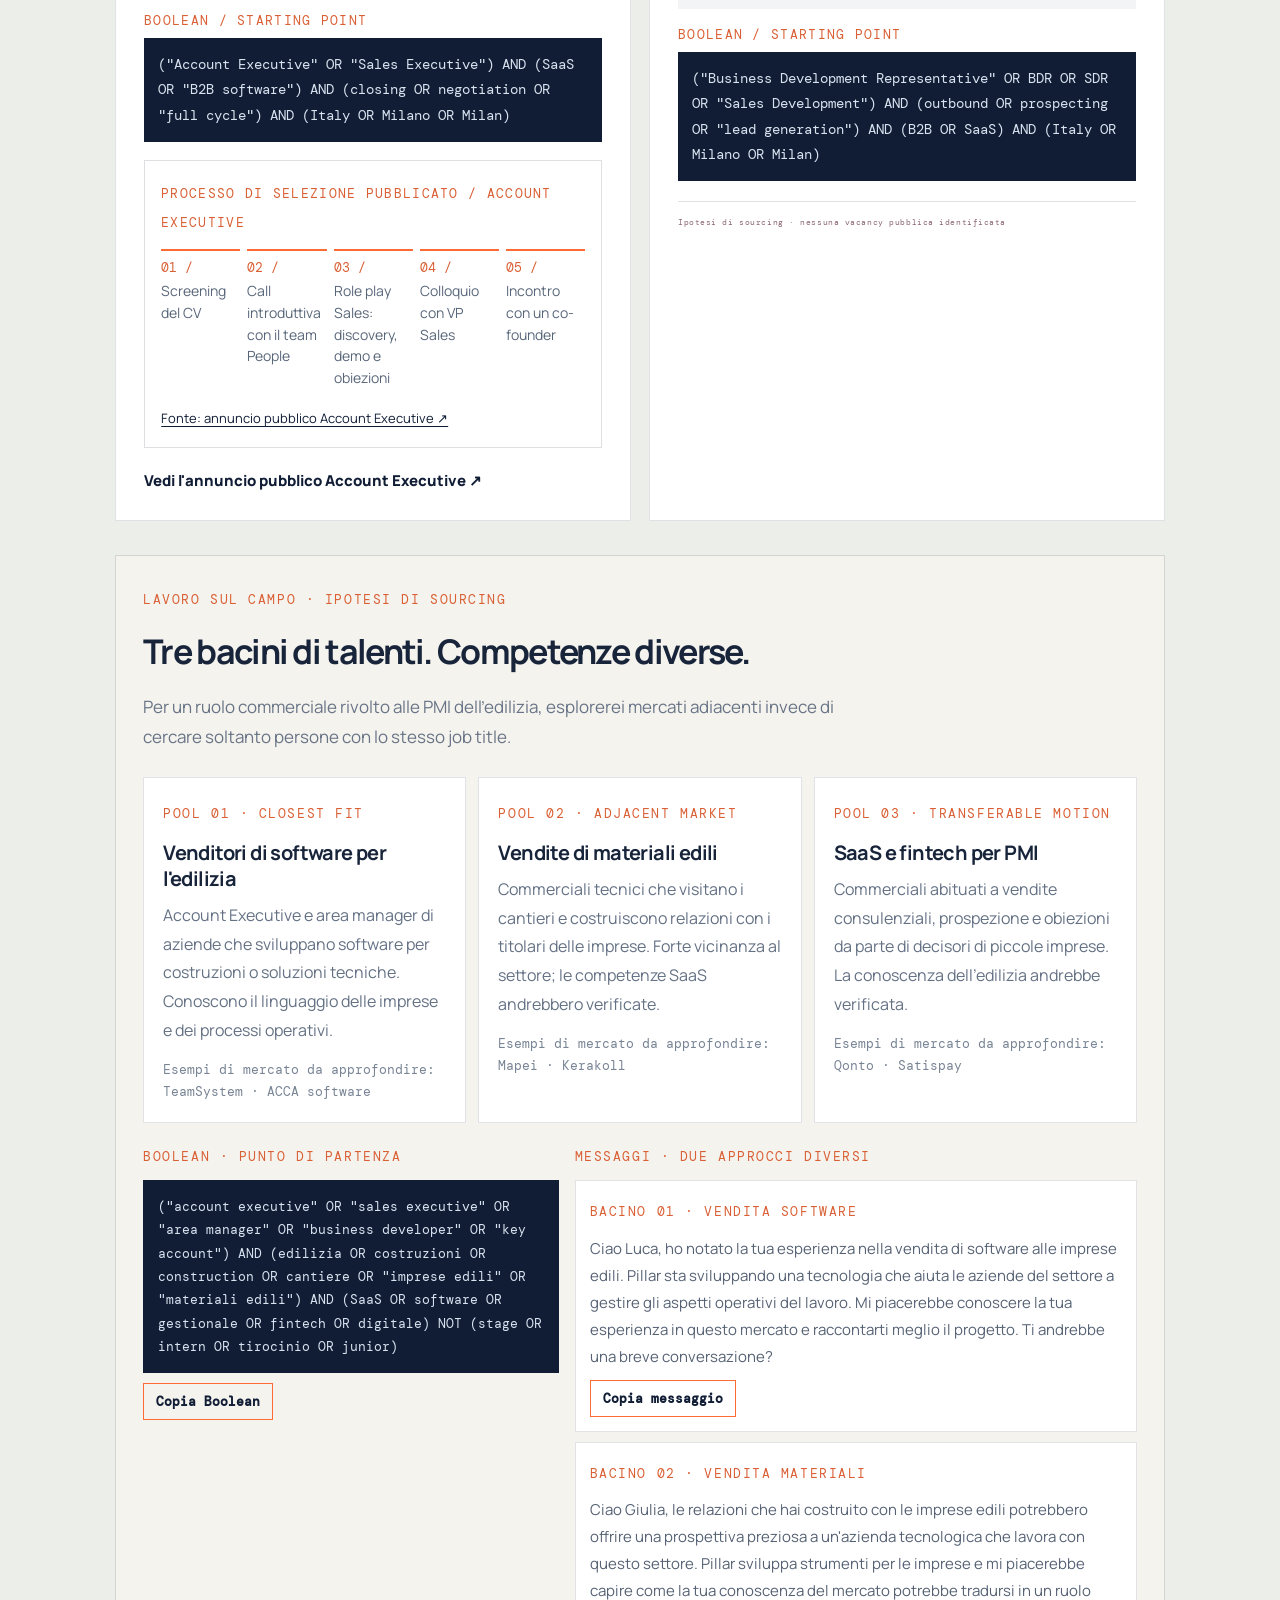
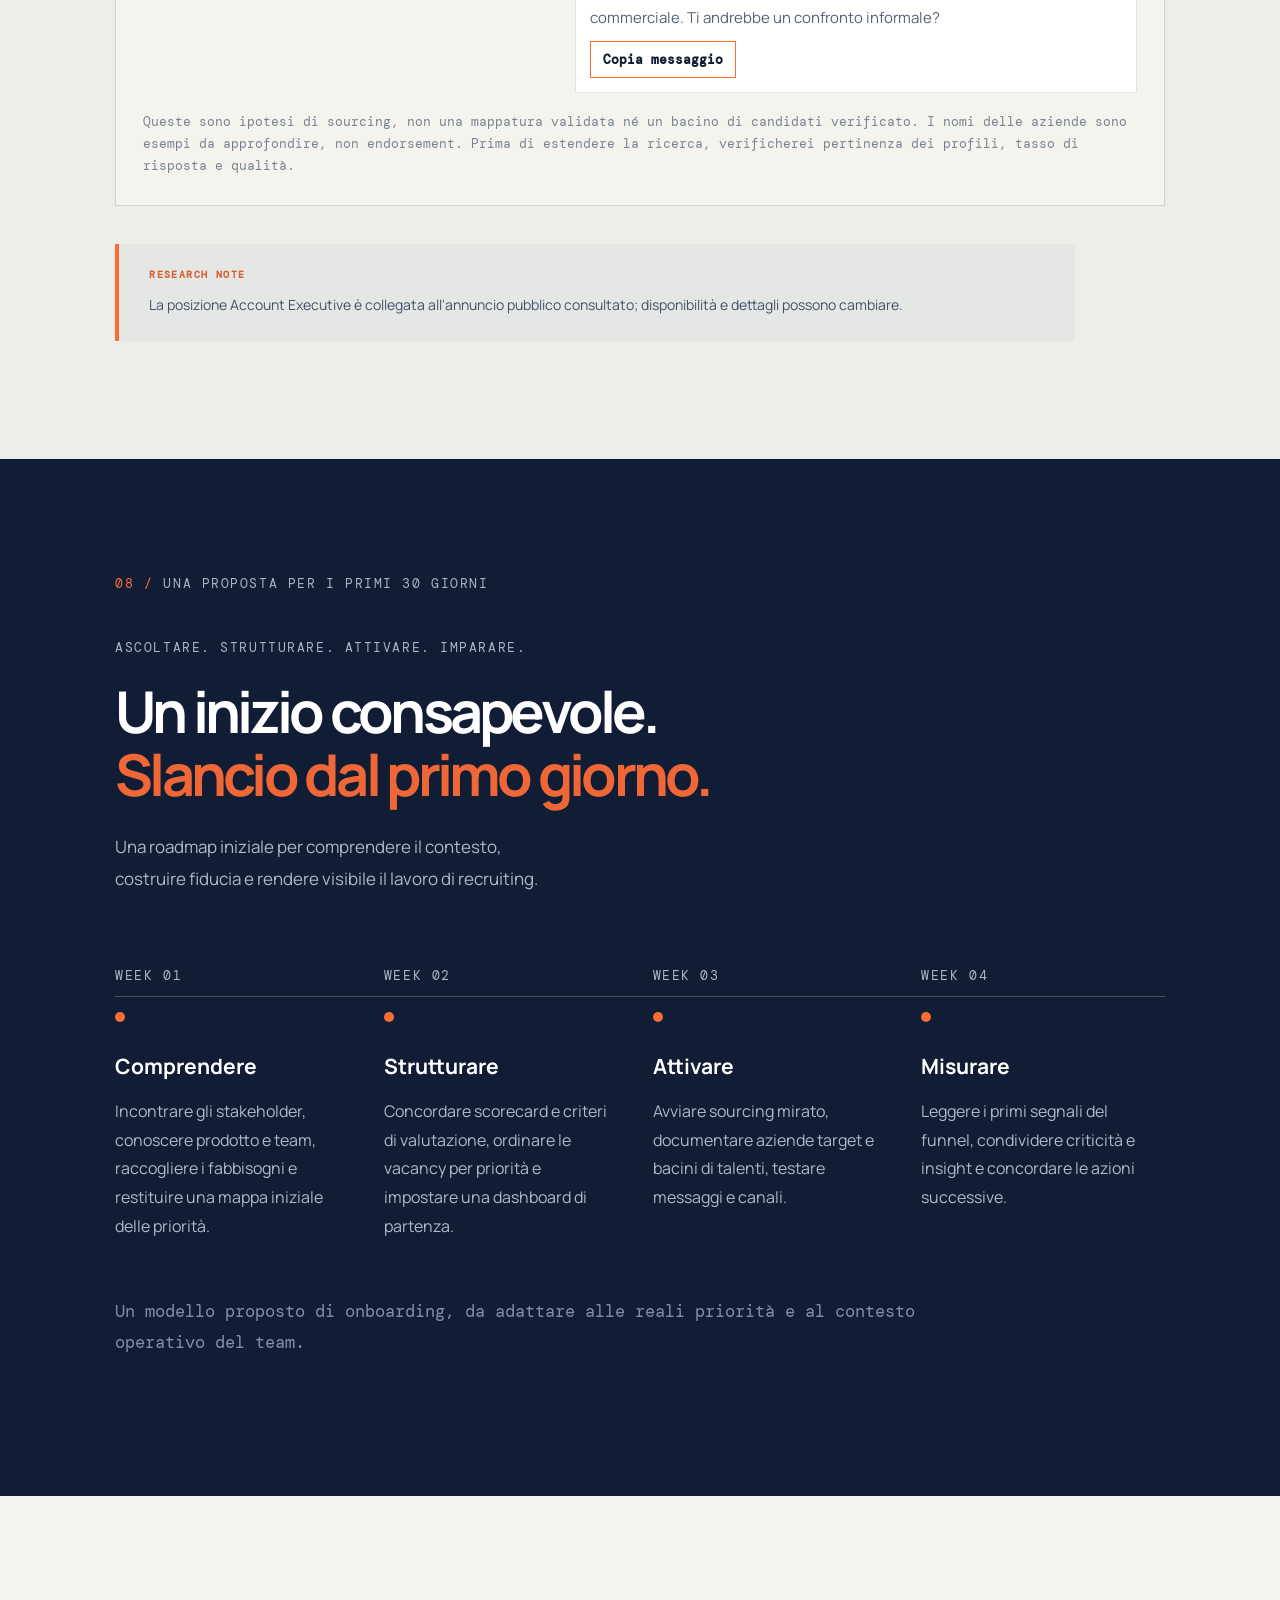
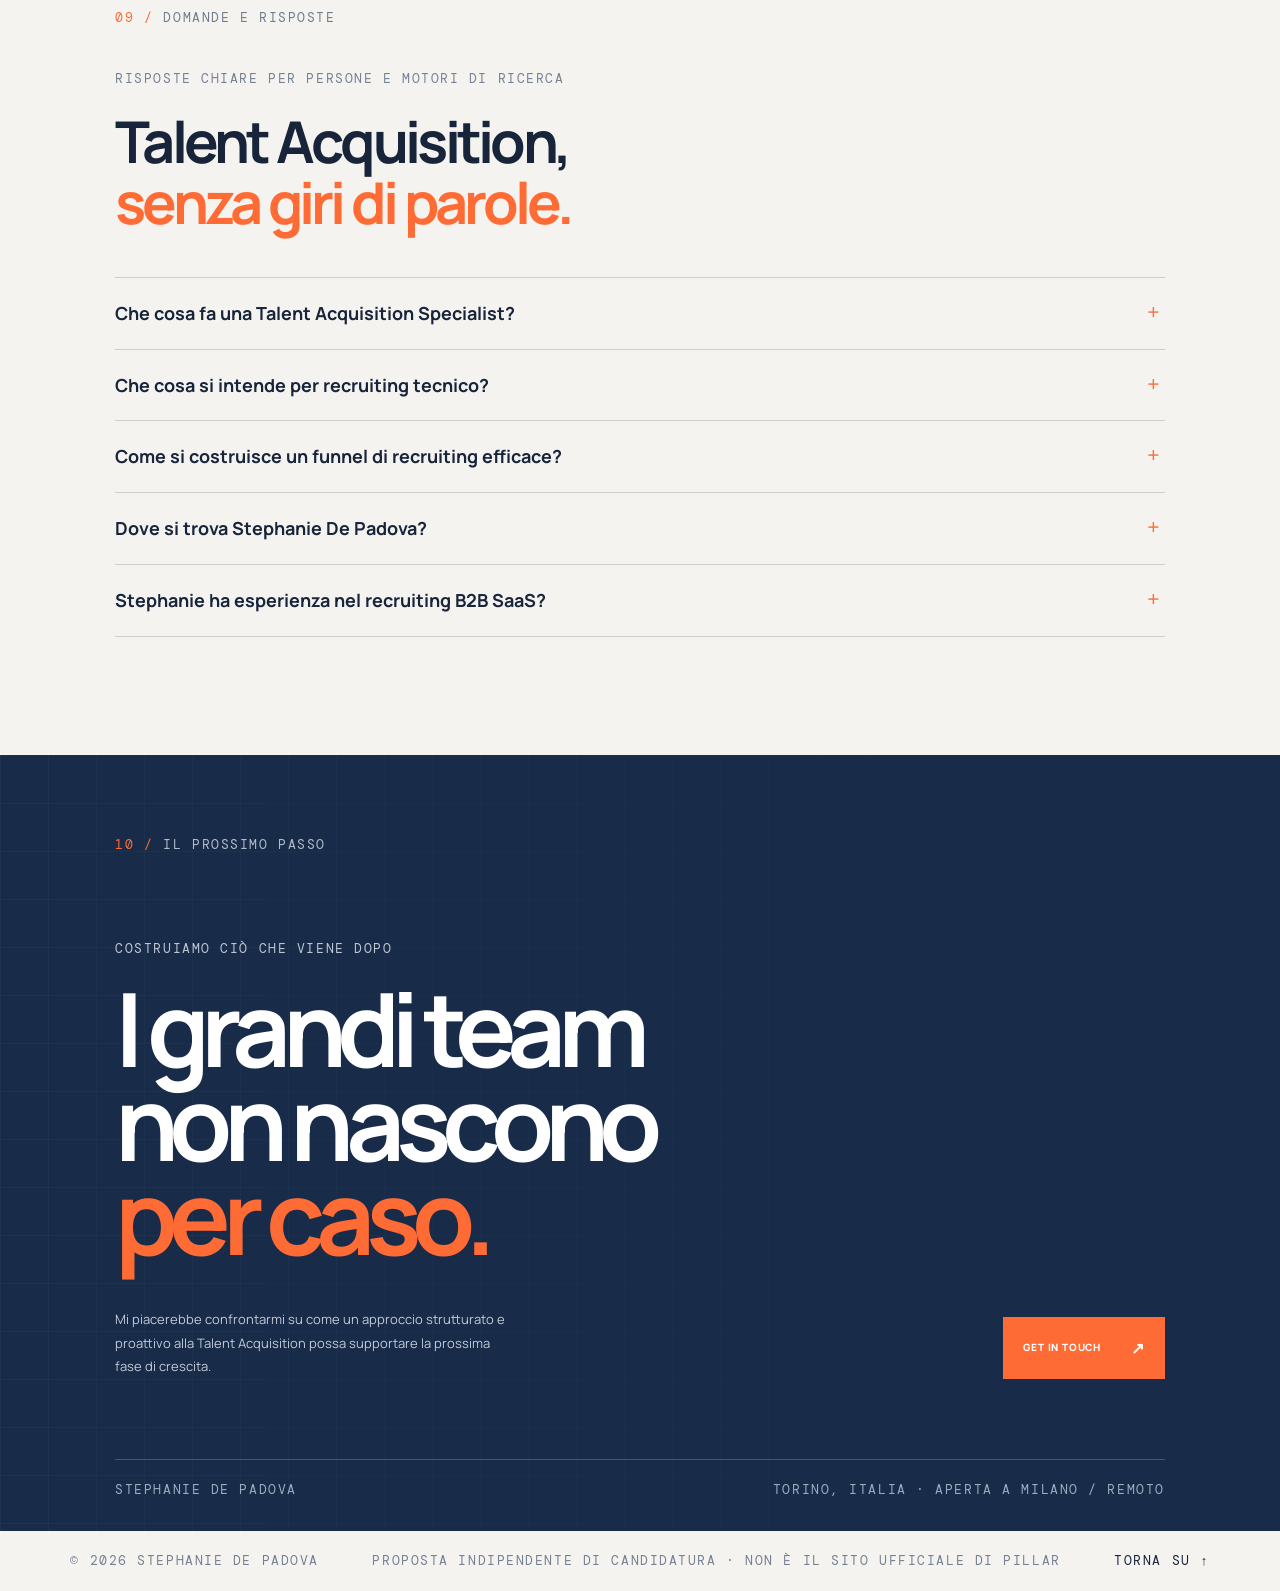
==== commit 94b579e8: "Clarify Italian candidate footer location" ====
--- a/it/index.html
+++ b/it/index.html
@@ -200,7 +200,7 @@
       <p class="section-overline" data-i18n="contactOverline">LET'S BUILD WHAT COMES NEXT</p>
       <h2 data-i18n="contactTitle">Great teams<br>don't happen<br><em>by accident.</em></h2>
       <div class="closing-bottom"><p data-i18n="contactText">I'd love to discuss how a structured, proactive Talent Acquisition approach can support your next stage of growth.</p><a class="button button-orange" href="https://stephaniedepadova-dev.github.io/#contact" target="_blank" rel="noopener noreferrer">GET IN TOUCH <span>↗</span></a></div>
-      <div class="closing-foot"><span>STEPHANIE DE PADOVA</span><span>TORINO, ITALY · OPEN TO MILAN / REMOTE</span></div>
+      <div class="closing-foot"><span>STEPHANIE DE PADOVA</span><span>TORINO, ITALIA · APERTA A MILANO / REMOTO</span></div>
     </section>
   </main>
   <footer class="footer"><span>© 2026 STEPHANIE DE PADOVA</span><span data-i18n="footerNote">INDEPENDENT CANDIDATE PROPOSAL · NOT AN OFFICIAL PILLAR WEBSITE</span><a href="#top" data-i18n="backTop">BACK TO TOP ↑</a></footer>
--- a/styles.css
+++ b/styles.css
@@ -377,3 +377,45 @@
 @media(max-width:520px){
   .roadmap-note{font-size:15px!important;line-height:1.75!important;}
 }
+
+
+/* Compact voice introduction player beside the hero construction board */
+.voice-player{
+  margin-top:16px;
+  padding:12px 14px 10px;
+  border:1px solid rgba(255,255,255,.22);
+  background:rgba(255,255,255,.045);
+  width:100%;
+}
+.voice-player-label{
+  display:flex;
+  align-items:center;
+  gap:9px;
+  margin-bottom:8px;
+  color:#c3ccda;
+  font:8px var(--mono);
+  letter-spacing:.12em;
+}
+.voice-player-dot{width:6px;height:6px;flex:0 0 6px;border-radius:50%;background:var(--orange);}
+.voice-player audio{display:block;width:100%;height:34px;filter:grayscale(1);opacity:.92;}
+@media(max-width:700px){
+  .voice-player{margin-top:14px;padding:11px 12px 8px;}
+  .voice-player-label{font-size:7px;}
+}
+
+
+/* Voice-player label spacing and responsive typography */
+.voice-player-label{
+  margin-bottom:12px!important;
+  font-size:7px!important;
+  letter-spacing:.10em!important;
+}
+@media(min-width:801px){
+  .voice-player-label{font-size:7px!important;}
+}
+@media(max-width:800px){
+  .voice-player-label{font-size:6px!important;letter-spacing:.085em!important;margin-bottom:11px!important;}
+}
+@media(max-width:520px){
+  .voice-player-label{font-size:6px!important;letter-spacing:.07em!important;margin-bottom:10px!important;}
+}
